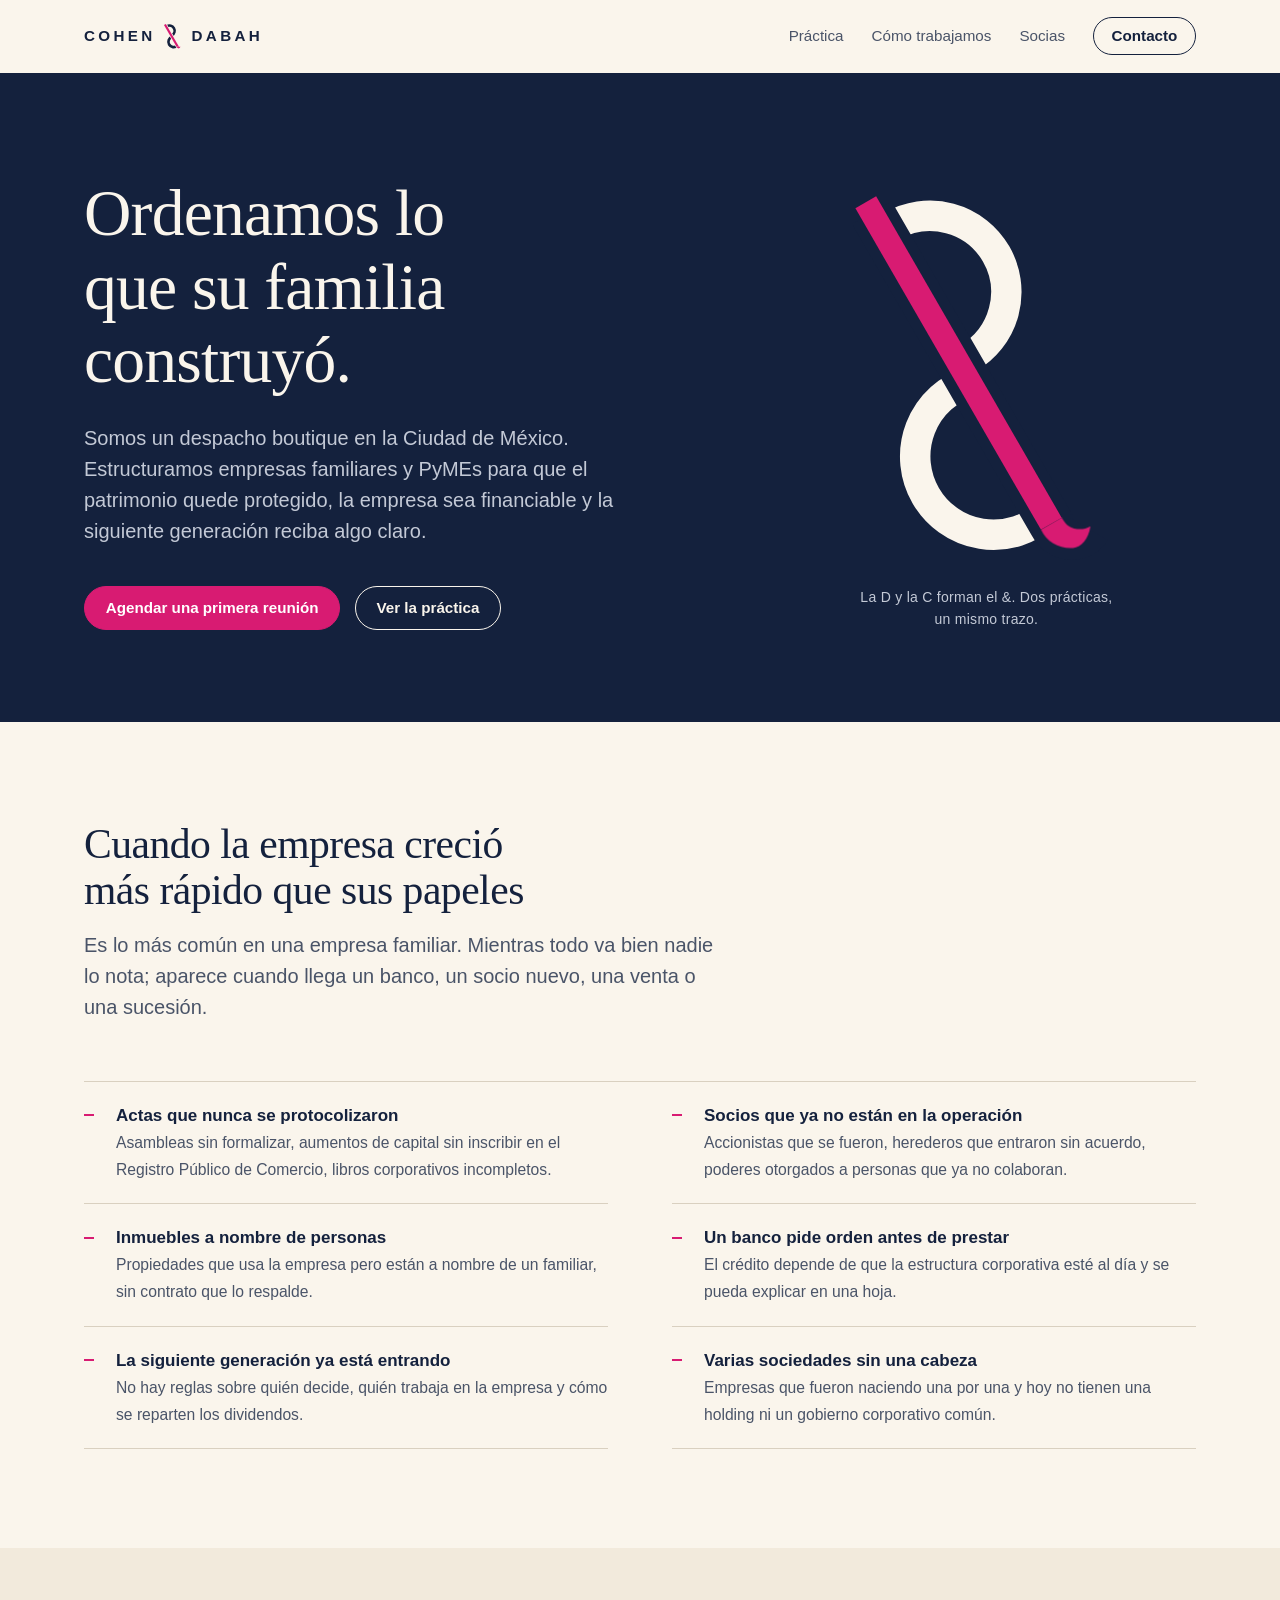
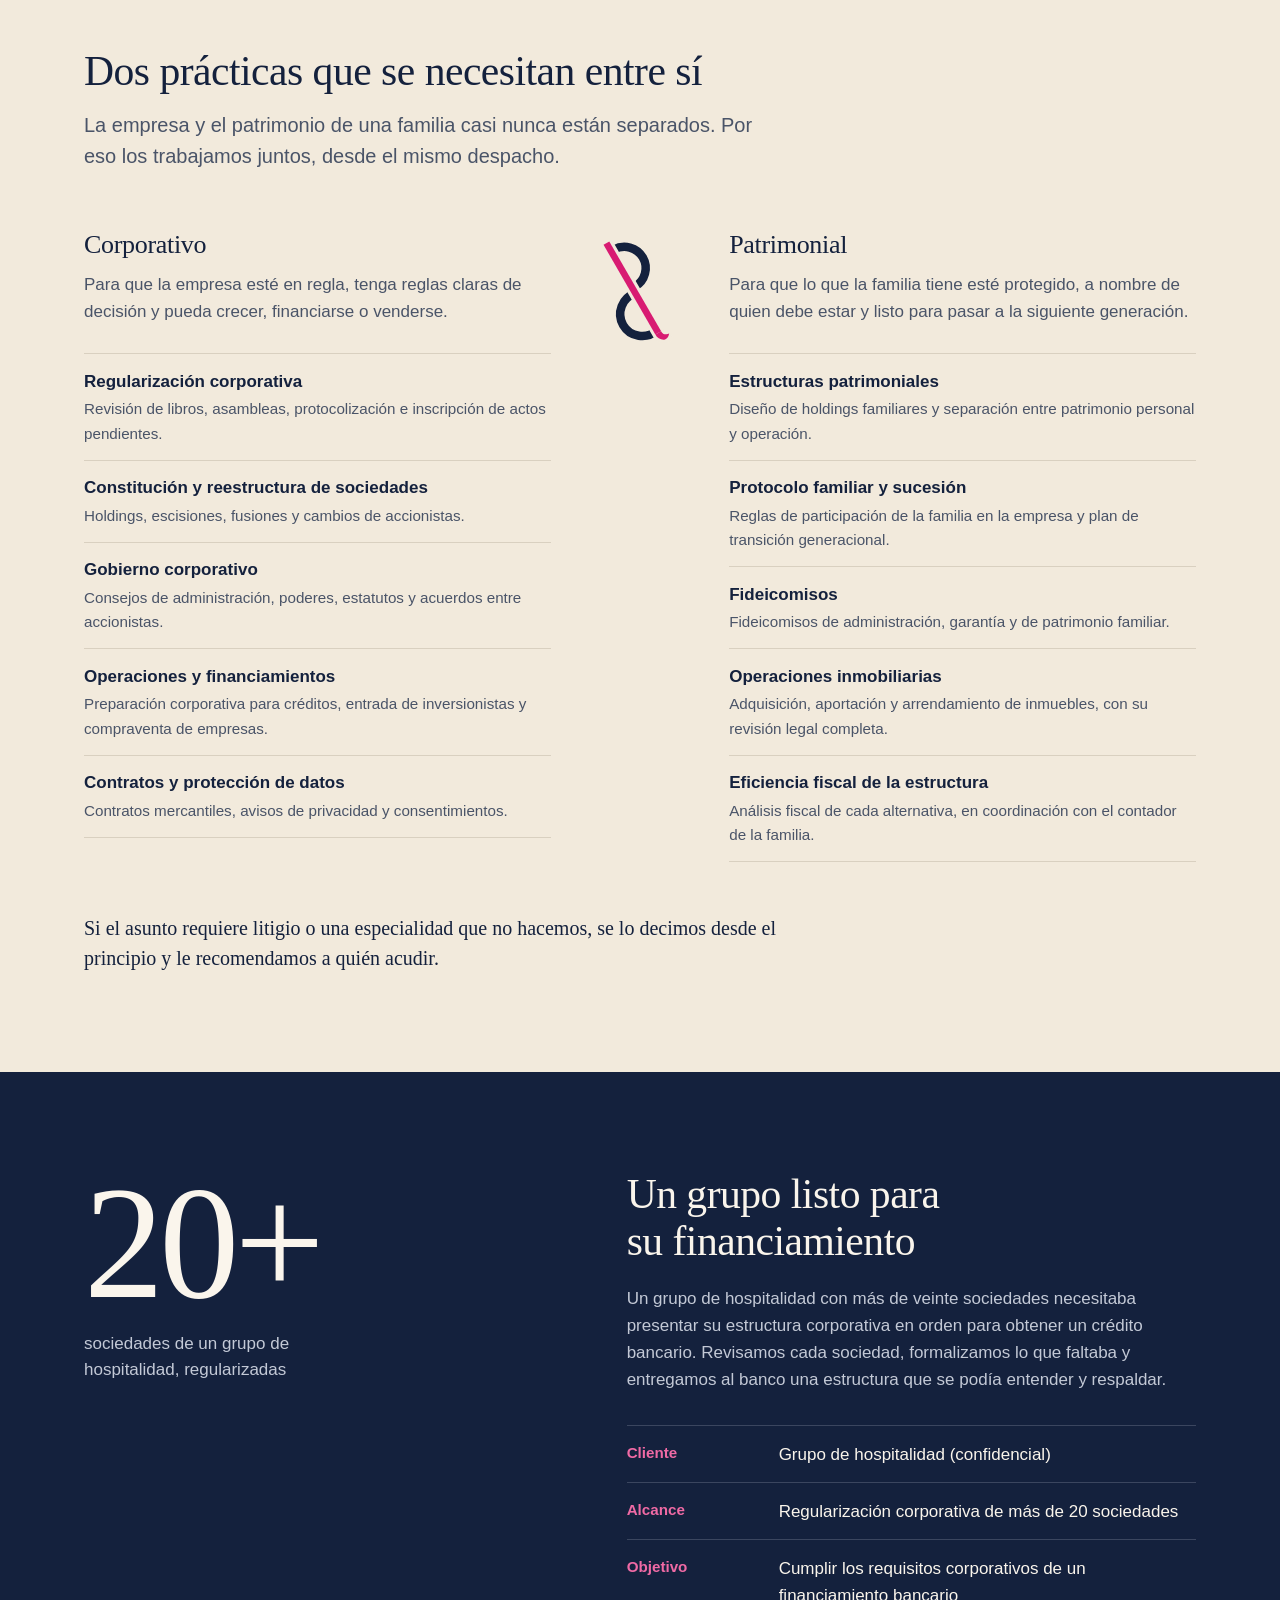
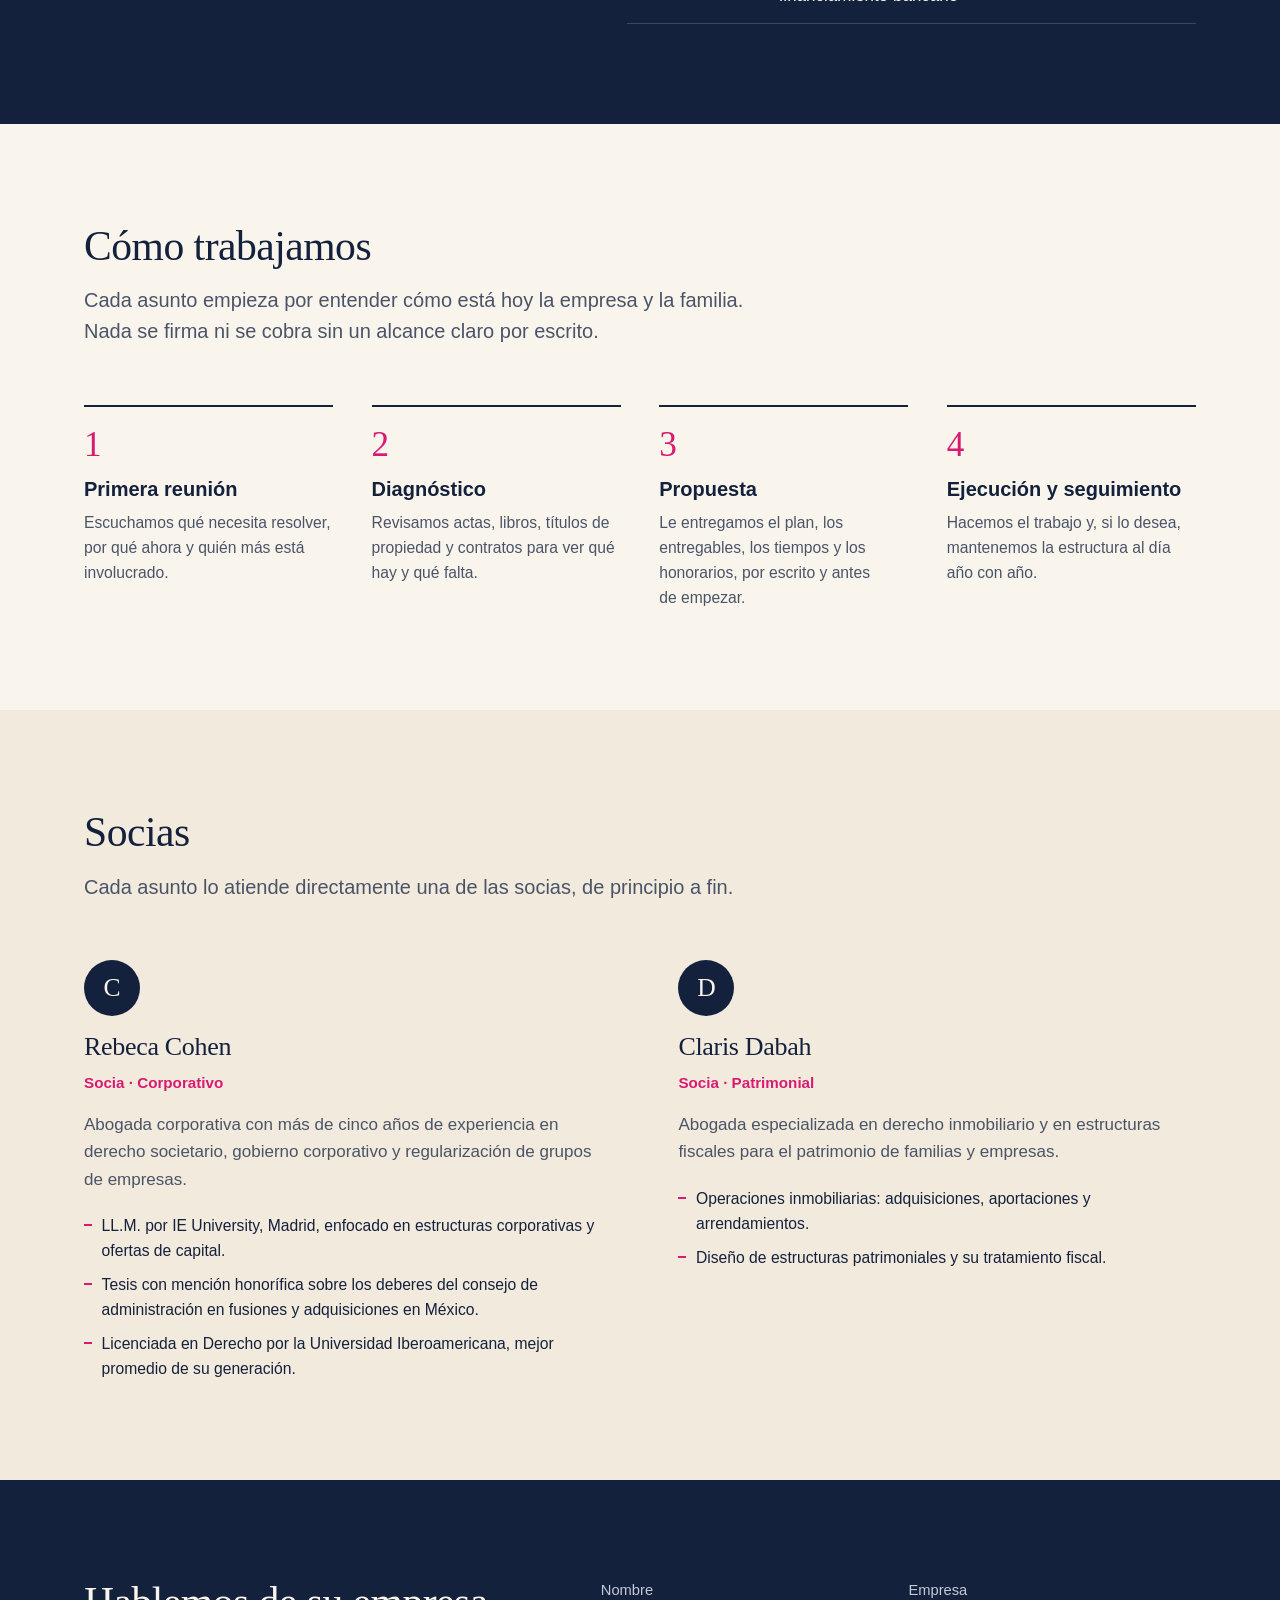
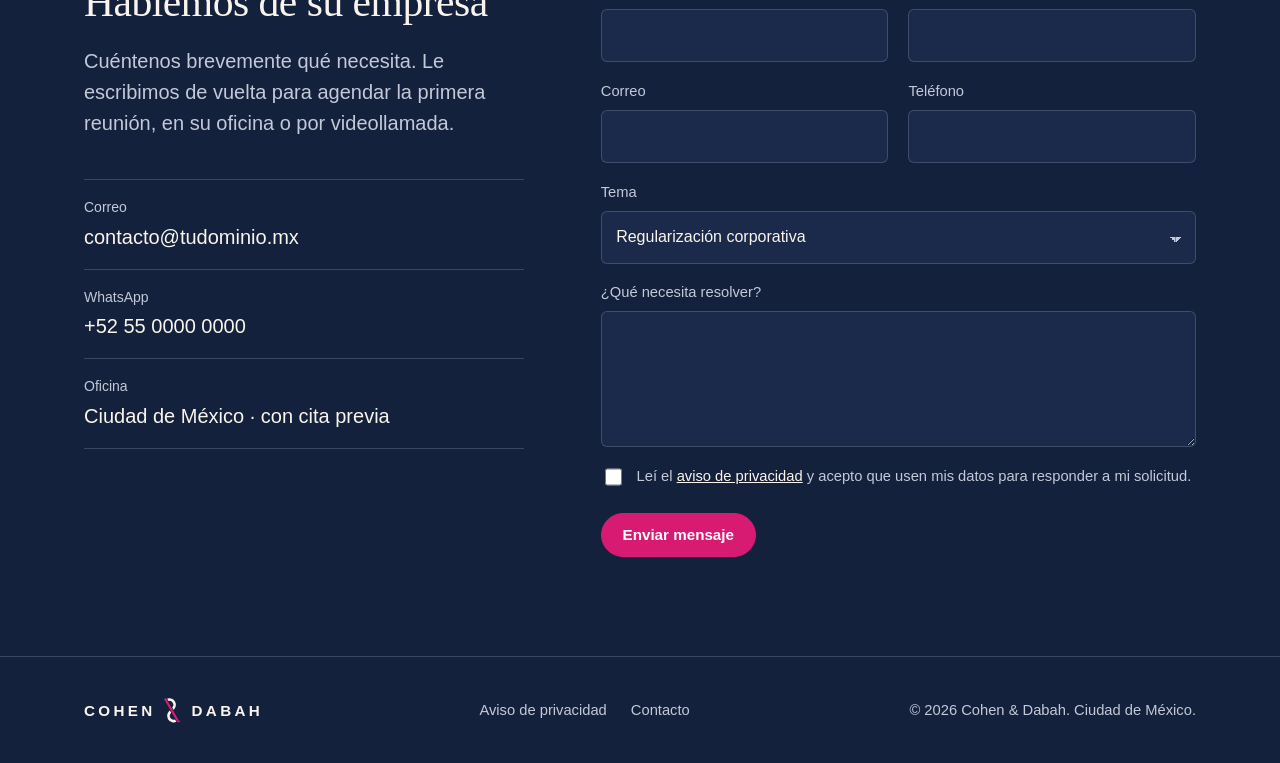
==== index.html @ 1822c253 "Add files via upload" ====
<!doctype html>
<html lang="es-MX">
<head>
<meta charset="utf-8">
<meta name="viewport" content="width=device-width, initial-scale=1, viewport-fit=cover">
<title>Cohen &amp; Dabah · Abogadas</title>
<meta name="claude:viewport-fit-sides" content="cover">
<meta name="description" content="Despacho boutique en la Ciudad de México. Estructuración patrimonial y corporativa para empresas familiares y PyMEs: regularización de sociedades, holdings, sucesión y operaciones inmobiliarias.">
<meta name="theme-color" content="#14213D">
<link rel="canonical" href="https://tudominio.mx/">
<meta property="og:type" content="website">
<meta property="og:locale" content="es_MX">
<meta property="og:site_name" content="Cohen &amp; Dabah">
<meta property="og:title" content="Cohen &amp; Dabah · Estructuración patrimonial y corporativa">
<meta property="og:description" content="Ordenamos lo que su familia construyó. Despacho boutique para empresas familiares y PyMEs en la Ciudad de México.">
<meta property="og:url" content="https://tudominio.mx/">
<meta property="og:image" content="https://tudominio.mx/og-image.png">
<meta name="twitter:card" content="summary_large_image">
<link rel="icon" href="/favicon.svg" type="image/svg+xml">
<link rel="apple-touch-icon" href="/apple-touch-icon.png">
<link rel="preload" href="/fonts/dm-sans.woff2" as="font" type="font/woff2" crossorigin>
<link rel="preload" href="/fonts/fraunces.woff2" as="font" type="font/woff2" crossorigin>
<link rel="stylesheet" href="/styles.css">
<script type="application/ld+json">
{
  "@context": "https://schema.org",
  "@type": "LegalService",
  "name": "Cohen & Dabah",
  "description": "Estructuración patrimonial y corporativa para empresas familiares y PyMEs.",
  "url": "https://tudominio.mx/",
  "email": "contacto@tudominio.mx",
  "areaServed": "MX",
  "address": { "@type": "PostalAddress", "addressLocality": "Ciudad de México", "addressCountry": "MX" }
}
</script>
</head>
<body>
<a class="skip" href="#contenido">Ir al contenido</a>

<header class="site-header" id="top">
  <div class="wrap">
    <a class="lockup" href="#top" aria-label="Cohen &amp; Dabah, inicio">
      <span>COHEN</span>
      <svg class="sym" viewBox="45 0 250 355" aria-hidden="true"><g transform="rotate(-30 150 180)"><path class="ink" stroke-width="36" d="M150 189.6 A72 72 0 1 0 150 330.4"/><path class="ink" stroke-width="36" d="M150 30 H160 A70 70 0 0 1 160 170 H150"/></g><path class="cut" stroke-width="50" d="M65 32.8 L230 318.6 C234 326 240 331 249 331 C256 331 261 328 264 323"/><path class="stroke" stroke-width="30" d="M57.5 19.8 L230 318.6"/><path class="tail" d="M217 326.1 C223 340 237 346 250 345 C259 344 265 335 267 321 C262 325 256 325 251 324 C246 323 245 318 243 311.1 Z"/></svg>
      <span>DABAH</span>
    </a>
    <nav class="nav" aria-label="Principal">
      <a href="#practica">Práctica</a>
      <a href="#como-trabajamos">Cómo trabajamos</a>
      <a href="#socias">Socias</a>
      <a class="btn" href="#contacto">Contacto</a>
    </nav>
  </div>
</header>

<main id="contenido">

  <section class="band--navy hero on-navy" aria-labelledby="hero-title">
    <div class="wrap">
      <div>
        <h1 id="hero-title">Ordenamos lo que su familia construyó.</h1>
        <p class="lede">Somos un despacho boutique en la Ciudad de México. Estructuramos empresas familiares y PyMEs para que el patrimonio quede protegido, la empresa sea financiable y la siguiente generación reciba algo claro.</p>
        <div class="actions">
          <a class="btn btn--solid" href="#contacto">Agendar una primera reunión</a>
          <a class="btn btn--ghost" href="#practica">Ver la práctica</a>
        </div>
      </div>
      <figure class="hero-mark" style="margin:0">
        <svg class="sym" viewBox="45 0 250 355" role="img" aria-label="Símbolo de Cohen &amp; Dabah: una D y una C que forman un ampersand"><g transform="rotate(-30 150 180)"><path class="ink" stroke-width="28" d="M150 189.6 A72 72 0 1 0 150 330.4"/><path class="ink" stroke-width="28" d="M150 30 H160 A70 70 0 0 1 160 170 H150"/></g><path class="cut" stroke-width="42" d="M65 32.8 L230 318.6 C234 326 240 331 249 331 C256 331 261 328 264 323"/><path class="stroke" stroke-width="22" d="M59.5 23.3 L230 318.6"/><path class="tail" d="M220.5 324.1 C226 336 238 342 250 341 C258 340 264 333 266 321 C261 324 256 324 251 323 C246 322 243 319 239.5 313.1 Z"/></svg>
        <figcaption>La D y la C forman el &amp;. Dos prácticas, un mismo trazo.</figcaption>
      </figure>
    </div>
  </section>

  <section class="band" aria-labelledby="sit-title">
    <div class="wrap">
      <div class="head">
        <h2 id="sit-title">Cuando la empresa creció más rápido que sus papeles</h2>
        <p>Es lo más común en una empresa familiar. Mientras todo va bien nadie lo nota; aparece cuando llega un banco, un socio nuevo, una venta o una sucesión.</p>
      </div>
      <ul class="situations">
        <li><div><strong>Actas que nunca se protocolizaron</strong><span>Asambleas sin formalizar, aumentos de capital sin inscribir en el Registro Público de Comercio, libros corporativos incompletos.</span></div></li>
        <li><div><strong>Socios que ya no están en la operación</strong><span>Accionistas que se fueron, herederos que entraron sin acuerdo, poderes otorgados a personas que ya no colaboran.</span></div></li>
        <li><div><strong>Inmuebles a nombre de personas</strong><span>Propiedades que usa la empresa pero están a nombre de un familiar, sin contrato que lo respalde.</span></div></li>
        <li><div><strong>Un banco pide orden antes de prestar</strong><span>El crédito depende de que la estructura corporativa esté al día y se pueda explicar en una hoja.</span></div></li>
        <li><div><strong>La siguiente generación ya está entrando</strong><span>No hay reglas sobre quién decide, quién trabaja en la empresa y cómo se reparten los dividendos.</span></div></li>
        <li><div><strong>Varias sociedades sin una cabeza</strong><span>Empresas que fueron naciendo una por una y hoy no tienen una holding ni un gobierno corporativo común.</span></div></li>
      </ul>
    </div>
  </section>

  <section class="band band--paper" id="practica" aria-labelledby="prac-title">
    <div class="wrap">
      <div class="head">
        <h2 id="prac-title">Dos prácticas que se necesitan entre sí</h2>
        <p>La empresa y el patrimonio de una familia casi nunca están separados. Por eso los trabajamos juntos, desde el mismo despacho.</p>
      </div>
      <div class="practice">
        <div class="practice-col">
          <h3>Corporativo</h3>
          <p>Para que la empresa esté en regla, tenga reglas claras de decisión y pueda crecer, financiarse o venderse.</p>
          <ul>
            <li><b>Regularización corporativa</b><span>Revisión de libros, asambleas, protocolización e inscripción de actos pendientes.</span></li>
            <li><b>Constitución y reestructura de sociedades</b><span>Holdings, escisiones, fusiones y cambios de accionistas.</span></li>
            <li><b>Gobierno corporativo</b><span>Consejos de administración, poderes, estatutos y acuerdos entre accionistas.</span></li>
            <li><b>Operaciones y financiamientos</b><span>Preparación corporativa para créditos, entrada de inversionistas y compraventa de empresas.</span></li>
            <li><b>Contratos y protección de datos</b><span>Contratos mercantiles, avisos de privacidad y consentimientos.</span></li>
          </ul>
        </div>
        <div class="practice-amp" aria-hidden="true">
          <svg class="sym" viewBox="45 0 250 355"><g transform="rotate(-30 150 180)"><path class="ink" stroke-width="28" d="M150 189.6 A72 72 0 1 0 150 330.4"/><path class="ink" stroke-width="28" d="M150 30 H160 A70 70 0 0 1 160 170 H150"/></g><path class="cut" stroke-width="42" style="stroke:var(--paper)" d="M65 32.8 L230 318.6 C234 326 240 331 249 331 C256 331 261 328 264 323"/><path class="stroke" stroke-width="22" d="M59.5 23.3 L230 318.6"/><path class="tail" d="M220.5 324.1 C226 336 238 342 250 341 C258 340 264 333 266 321 C261 324 256 324 251 323 C246 322 243 319 239.5 313.1 Z"/></svg>
        </div>
        <div class="practice-col">
          <h3>Patrimonial</h3>
          <p>Para que lo que la familia tiene esté protegido, a nombre de quien debe estar y listo para pasar a la siguiente generación.</p>
          <ul>
            <li><b>Estructuras patrimoniales</b><span>Diseño de holdings familiares y separación entre patrimonio personal y operación.</span></li>
            <li><b>Protocolo familiar y sucesión</b><span>Reglas de participación de la familia en la empresa y plan de transición generacional.</span></li>
            <li><b>Fideicomisos</b><span>Fideicomisos de administración, garantía y de patrimonio familiar.</span></li>
            <li><b>Operaciones inmobiliarias</b><span>Adquisición, aportación y arrendamiento de inmuebles, con su revisión legal completa.</span></li>
            <li><b>Eficiencia fiscal de la estructura</b><span>Análisis fiscal de cada alternativa, en coordinación con el contador de la familia.</span></li>
          </ul>
        </div>
      </div>
      <p class="practice-note">Si el asunto requiere litigio o una especialidad que no hacemos, se lo decimos desde el principio y le recomendamos a quién acudir.</p>
    </div>
  </section>

  <section class="band band--navy on-navy" aria-labelledby="case-title">
    <div class="wrap case">
      <div class="case-figure" aria-hidden="true">20+<small>sociedades de un grupo de hospitalidad, regularizadas</small></div>
      <div>
        <h2 id="case-title">Un grupo listo para su financiamiento</h2>
        <p>Un grupo de hospitalidad con más de veinte sociedades necesitaba presentar su estructura corporativa en orden para obtener un crédito bancario. Revisamos cada sociedad, formalizamos lo que faltaba y entregamos al banco una estructura que se podía entender y respaldar.</p>
        <dl>
          <div><dt>Cliente</dt><dd>Grupo de hospitalidad (confidencial)</dd></div>
          <div><dt>Alcance</dt><dd>Regularización corporativa de más de 20 sociedades</dd></div>
          <div><dt>Objetivo</dt><dd>Cumplir los requisitos corporativos de un financiamiento bancario</dd></div>
        </dl>
      </div>
    </div>
  </section>

  <section class="band" id="como-trabajamos" aria-labelledby="proc-title">
    <div class="wrap">
      <div class="head">
        <h2 id="proc-title">Cómo trabajamos</h2>
        <p>Cada asunto empieza por entender cómo está hoy la empresa y la familia. Nada se firma ni se cobra sin un alcance claro por escrito.</p>
      </div>
      <ol class="steps">
        <li><h3>Primera reunión</h3><p>Escuchamos qué necesita resolver, por qué ahora y quién más está involucrado.</p></li>
        <li><h3>Diagnóstico</h3><p>Revisamos actas, libros, títulos de propiedad y contratos para ver qué hay y qué falta.</p></li>
        <li><h3>Propuesta</h3><p>Le entregamos el plan, los entregables, los tiempos y los honorarios, por escrito y antes de empezar.</p></li>
        <li><h3>Ejecución y seguimiento</h3><p>Hacemos el trabajo y, si lo desea, mantenemos la estructura al día año con año.</p></li>
      </ol>
    </div>
  </section>

  <section class="band band--paper" id="socias" aria-labelledby="socias-title">
    <div class="wrap">
      <div class="head">
        <h2 id="socias-title">Socias</h2>
        <p>Cada asunto lo atiende directamente una de las socias, de principio a fin.</p>
      </div>
      <div class="partners">
        <article class="partner">
          <div class="partner-mono" aria-hidden="true">C</div>
          <h3>Rebeca Cohen</h3>
          <p class="role">Socia · Corporativo</p>
          <p>Abogada corporativa con más de cinco años de experiencia en derecho societario, gobierno corporativo y regularización de grupos de empresas.</p>
          <ul>
            <li>LL.M. por IE University, Madrid, enfocado en estructuras corporativas y ofertas de capital.</li>
            <li>Tesis con mención honorífica sobre los deberes del consejo de administración en fusiones y adquisiciones en México.</li>
            <li>Licenciada en Derecho por la Universidad Iberoamericana, mejor promedio de su generación.</li>
          </ul>
        </article>
        <article class="partner">
          <div class="partner-mono" aria-hidden="true">D</div>
          <h3>Claris Dabah</h3>
          <p class="role">Socia · Patrimonial</p>
          <p>Abogada especializada en derecho inmobiliario y en estructuras fiscales para el patrimonio de familias y empresas.</p>
          <ul>
            <li>Operaciones inmobiliarias: adquisiciones, aportaciones y arrendamientos.</li>
            <li>Diseño de estructuras patrimoniales y su tratamiento fiscal.</li>
          </ul>
        </article>
      </div>
    </div>
  </section>

  <section class="band band--navy on-navy" id="contacto" aria-labelledby="contact-title">
    <div class="wrap contact">
      <div>
        <h2 id="contact-title">Hablemos de su empresa</h2>
        <p class="intro">Cuéntenos brevemente qué necesita. Le escribimos de vuelta para agendar la primera reunión, en su oficina o por videollamada.</p>
        <ul class="channels">
          <li><span class="label">Correo</span><a href="mailto:contacto@tudominio.mx" data-site="email">contacto@tudominio.mx</a></li>
          <li><span class="label">WhatsApp</span><a href="https://wa.me/5215500000000" data-site="whatsapp" target="_blank" rel="noopener">+52 55 0000 0000</a></li>
          <li><span class="label">Oficina</span><span class="value">Ciudad de México · con cita previa</span></li>
        </ul>
      </div>

      <form class="form" id="contact-form" novalidate>
        <div class="field"><label for="f-name">Nombre</label><input id="f-name" name="nombre" autocomplete="name" required></div>
        <div class="field"><label for="f-company">Empresa</label><input id="f-company" name="empresa" autocomplete="organization"></div>
        <div class="field"><label for="f-email">Correo</label><input id="f-email" name="correo" type="email" autocomplete="email" required></div>
        <div class="field"><label for="f-phone">Teléfono</label><input id="f-phone" name="telefono" type="tel" autocomplete="tel" inputmode="tel"></div>
        <div class="field field--full">
          <label for="f-topic">Tema</label>
          <select id="f-topic" name="tema">
            <option>Regularización corporativa</option>
            <option>Holding o estructura patrimonial</option>
            <option>Protocolo familiar o sucesión</option>
            <option>Operación inmobiliaria</option>
            <option>Financiamiento, inversión o venta</option>
            <option>Otro</option>
          </select>
        </div>
        <div class="field field--full"><label for="f-msg">¿Qué necesita resolver?</label><textarea id="f-msg" name="mensaje" required></textarea></div>
        <div class="hp" aria-hidden="true"><label for="f-web">No llenar</label><input id="f-web" name="sitio_web" tabindex="-1" autocomplete="off"></div>
        <label class="consent" for="f-consent"><input id="f-consent" name="consentimiento" type="checkbox" required><span>Leí el <a href="/aviso-de-privacidad">aviso de privacidad</a> y acepto que usen mis datos para responder a mi solicitud.</span></label>
        <div class="form-foot">
          <button class="btn btn--solid" type="submit">Enviar mensaje</button>
          <p class="form-status" id="form-status" role="status" aria-live="polite"></p>
        </div>
      </form>
    </div>
  </section>

</main>

<footer class="site-footer on-navy">
  <div class="wrap">
    <a class="lockup" href="#top" aria-label="Cohen &amp; Dabah, volver arriba">
      <span>COHEN</span>
      <svg class="sym" viewBox="45 0 250 355" aria-hidden="true"><g transform="rotate(-30 150 180)"><path class="ink" stroke-width="36" d="M150 189.6 A72 72 0 1 0 150 330.4"/><path class="ink" stroke-width="36" d="M150 30 H160 A70 70 0 0 1 160 170 H150"/></g><path class="cut" stroke-width="50" d="M65 32.8 L230 318.6 C234 326 240 331 249 331 C256 331 261 328 264 323"/><path class="stroke" stroke-width="30" d="M57.5 19.8 L230 318.6"/><path class="tail" d="M217 326.1 C223 340 237 346 250 345 C259 344 265 335 267 321 C262 325 256 325 251 324 C246 323 245 318 243 311.1 Z"/></svg>
      <span>DABAH</span>
    </a>
    <nav aria-label="Pie de página">
      <a href="/aviso-de-privacidad">Aviso de privacidad</a>
      <a href="#contacto">Contacto</a>
    </nav>
    <p>© <span id="year">2026</span> Cohen &amp; Dabah. Ciudad de México.</p>
  </div>
</footer>

<script src="/script.js" defer></script>
</body>
</html>
---- styles.css ----
/* Cohen & Dabah — sitio v1
   Layout: navy bands carry the brand (hero, experiencia, contacto); ivory bands carry the reading.
   Single-theme by choice: the brand palette is fixed, every color is set explicitly. */

@font-face {
  font-family: "DM Sans";
  src: url("/fonts/dm-sans.woff2") format("woff2");
  font-weight: 100 1000;
  font-style: normal;
  font-display: swap;
}
@font-face {
  font-family: "Fraunces";
  src: url("/fonts/fraunces.woff2") format("woff2");
  font-weight: 100 900;
  font-style: normal;
  font-display: swap;
}

:root {
  --navy: #14213D;
  --navy-2: #1B2A4A;
  --rosa: #D81B72;
  --rosa-on-navy: #F06AA5;
  --ivory: #FAF5EC;
  --paper: #F2EADC;
  --slate: #4A5468;
  --line: #D9D0C0;
  --mist: #C3C9D6;
  --line-on-navy: rgba(195, 201, 214, 0.22);

  --sans: "DM Sans", "Helvetica Neue", Arial, sans-serif;
  --serif: "Fraunces", Georgia, "Times New Roman", serif;

  --step--1: 0.875rem;
  --step-0: 1.0625rem;
  --step-1: 1.25rem;
  --step-2: 1.625rem;
  --step-3: clamp(1.9rem, 1.4rem + 1.8vw, 2.6rem);
  --step-4: clamp(2.4rem, 1.6rem + 3.4vw, 4.1rem);

  --wrap: 72rem;
  --gutter-l: max(20px, env(safe-area-inset-left, 0px));
  --gutter-r: max(20px, env(safe-area-inset-right, 0px));

  color-scheme: light;
}

* { box-sizing: border-box; }
html { scroll-behavior: smooth; -webkit-text-size-adjust: 100%; }
body {
  margin: 0;
  background: var(--ivory);
  color: var(--navy);
  font-family: var(--sans);
  font-size: var(--step-0);
  line-height: 1.6;
  -webkit-font-smoothing: antialiased;
}
img, svg { max-width: 100%; }
a { color: inherit; }
:focus-visible { outline: 2px solid var(--rosa); outline-offset: 3px; border-radius: 2px; }
::selection { background: var(--rosa); color: var(--ivory); }

h1, h2, h3 {
  font-family: var(--serif);
  font-weight: 450;
  font-variation-settings: "SOFT" 30, "WONK" 0;
  line-height: 1.12;
  letter-spacing: -0.012em;
  text-wrap: balance;
  margin: 0;
}
p { margin: 0; text-wrap: pretty; }

.wrap {
  max-width: var(--wrap);
  margin-inline: auto;
  padding-left: var(--gutter-l);
  padding-right: var(--gutter-r);
}
.band { padding-block: clamp(4rem, 3rem + 4vw, 7rem); }
.band--navy { background: var(--navy); color: var(--ivory); }
.band--paper { background: var(--paper); }

.skip {
  position: absolute; left: -9999px; top: 0;
  background: var(--navy); color: var(--ivory); padding: 0.6rem 1rem; z-index: 50;
}
.skip:focus { left: 1rem; top: 1rem; }

/* ---------- Symbol ---------- */
.sym { display: block; overflow: visible; }
.sym .ink { fill: none; stroke: var(--sym-ink, var(--navy)); }
.sym .cut { fill: none; stroke: var(--sym-cut, var(--ivory)); stroke-linecap: butt; stroke-linejoin: round; }
.sym .stroke { fill: none; stroke: var(--rosa); stroke-linecap: butt; }
.sym .tail { fill: var(--rosa); }
.on-navy { --sym-ink: var(--ivory); --sym-cut: var(--navy); }

/* ---------- Header ---------- */
body::before {
  content: ""; position: fixed; inset: 0 0 auto;
  height: env(safe-area-inset-top, 0px); z-index: 30; background: var(--ivory);
}
.site-header {
  position: sticky; top: env(safe-area-inset-top, 0px); z-index: 20;
  background: rgba(250, 245, 236, 0.94);
  backdrop-filter: saturate(140%) blur(8px);
  border-bottom: 1px solid transparent;
  transition: border-color 0.2s;
}
.site-header.is-scrolled { border-bottom-color: var(--line); }
.site-header .wrap {
  display: flex; align-items: center; justify-content: space-between; gap: 1.5rem;
  min-height: 4.5rem;
}
.lockup {
  display: inline-flex; align-items: center; gap: 0.55rem;
  text-decoration: none; color: var(--navy);
  font-weight: 700; font-size: 0.95rem; letter-spacing: 0.22em; line-height: 1;
}
.lockup .sym { width: 1.15rem; height: auto; }
.lockup span:last-child { margin-right: -0.22em; }
.nav { display: flex; align-items: center; gap: 1.75rem; font-size: 0.95rem; }
.nav a { text-decoration: none; color: var(--slate); }
.nav a:hover { color: var(--navy); }
.btn {
  display: inline-flex; align-items: center; justify-content: center; gap: 0.5rem;
  font: 600 0.95rem/1 var(--sans);
  padding: 0.85rem 1.3rem; border-radius: 999px;
  border: 1.5px solid currentColor; text-decoration: none; cursor: pointer;
  background: transparent; color: inherit;
  transition: background 0.15s, color 0.15s, border-color 0.15s;
}
.btn--solid { background: var(--rosa); border-color: var(--rosa); color: #fff; }
.btn--solid:hover { background: #B8145F; border-color: #B8145F; }
.btn--ghost:hover { background: var(--ivory); color: var(--navy); border-color: var(--ivory); }
.nav .btn { color: var(--navy); padding: 0.65rem 1.1rem; }
.nav .btn:hover { background: var(--navy); color: var(--ivory); border-color: var(--navy); }

@media (max-width: 760px) {
  .nav a:not(.btn) { display: none; }
  .lockup { font-size: 0.82rem; letter-spacing: 0.18em; }
}

/* ---------- Hero ---------- */
.hero { padding-block: clamp(3.5rem, 2.5rem + 5vw, 7.5rem) clamp(3.5rem, 2.5rem + 4vw, 6.5rem); }
.hero .wrap {
  display: grid; grid-template-columns: minmax(0, 1.5fr) minmax(0, 1fr);
  align-items: center; gap: clamp(2rem, 5vw, 5rem);
}
.hero h1 { font-size: var(--step-4); font-weight: 400; max-width: 14ch; }
.hero .lede { margin-top: 1.6rem; max-width: 36rem; font-size: var(--step-1); line-height: 1.55; color: var(--mist); }
.hero .actions { margin-top: 2.4rem; display: flex; flex-wrap: wrap; gap: 0.9rem; }
.hero-mark { justify-self: center; width: min(100%, 17rem); }
.hero-mark .sym { width: 100%; height: auto; }
.hero-mark figcaption {
  margin-top: 1.4rem; text-align: center;
  font-size: var(--step--1); color: var(--mist); letter-spacing: 0.02em;
}

@media (prefers-reduced-motion: no-preference) {
  .hero-mark .stroke { stroke-dasharray: 342; stroke-dashoffset: 342; animation: draw 1.1s cubic-bezier(.6,.05,.25,1) 0.25s forwards; }
  .hero-mark .tail { opacity: 0; animation: appear 0.35s ease-out 1.2s forwards; }
}
@keyframes draw { to { stroke-dashoffset: 0; } }
@keyframes appear { to { opacity: 1; } }

@media (max-width: 820px) {
  .hero .wrap { grid-template-columns: 1fr; }
  .hero-mark { order: -1; justify-self: start; width: 6.5rem; }
  .hero-mark figcaption { display: none; }
}

/* ---------- Section heads ---------- */
.head { display: grid; gap: 1rem; max-width: 42rem; margin-bottom: clamp(2.5rem, 2rem + 2vw, 3.75rem); }
.head h2 { font-size: var(--step-3); }
.head p { color: var(--slate); font-size: var(--step-1); line-height: 1.55; }
.band--navy .head p { color: var(--mist); }

/* ---------- Situations ---------- */
.situations {
  list-style: none; margin: 0; padding: 0;
  display: grid; grid-template-columns: repeat(2, minmax(0, 1fr));
  column-gap: clamp(2rem, 5vw, 4.5rem);
  border-top: 1px solid var(--line);
}
.situations li {
  display: grid; grid-template-columns: 1.1rem minmax(0, 1fr); gap: 0.9rem;
  padding-block: 1.25rem; border-bottom: 1px solid var(--line);
}
.situations li::before {
  content: ""; width: 0.6rem; height: 2px; background: var(--rosa); margin-top: 0.8rem;
}
.situations strong { display: block; font-weight: 600; }
.situations span { color: var(--slate); font-size: 0.98rem; }
@media (max-width: 720px) { .situations { grid-template-columns: 1fr; } }

/* ---------- Practice ---------- */
.practice {
  display: grid; grid-template-columns: minmax(0, 1fr) auto minmax(0, 1fr);
  gap: clamp(1.5rem, 4vw, 4rem); align-items: start;
}
.practice-col h3 { font-size: var(--step-2); }
.practice-col > p { margin-top: 0.75rem; color: var(--slate); }
.practice-col ul { list-style: none; margin: 1.75rem 0 0; padding: 0; border-top: 1px solid var(--line); }
.practice-col li { padding-block: 0.85rem; border-bottom: 1px solid var(--line); }
.practice-col li b { display: block; font-weight: 600; }
.practice-col li span { display: block; color: var(--slate); font-size: 0.95rem; margin-top: 0.15rem; }
.practice-amp { width: 4.75rem; padding-top: 0.4rem; }
.practice-amp .sym { width: 100%; height: auto; }
.practice-note {
  margin-top: clamp(2.5rem, 4vw, 3.5rem); max-width: 44rem;
  font-family: var(--serif); font-size: var(--step-1); line-height: 1.5;
}
@media (max-width: 820px) {
  .practice { grid-template-columns: 1fr; }
  .practice-amp { width: 3rem; padding-top: 0; }
}

/* ---------- Experience ---------- */
.case {
  display: grid; grid-template-columns: minmax(0, 0.9fr) minmax(0, 1.1fr);
  gap: clamp(2rem, 6vw, 6rem); align-items: start;
}
.case-figure { font-family: var(--serif); font-weight: 400; font-size: clamp(5rem, 3rem + 9vw, 10rem); line-height: 0.9; letter-spacing: -0.03em; }
.case-figure small { display: block; font-family: var(--sans); font-size: var(--step-0); letter-spacing: 0; color: var(--mist); margin-top: 1rem; line-height: 1.5; max-width: 18rem; }
.case h2 { font-size: var(--step-3); }
.case p { margin-top: 1.25rem; color: var(--mist); max-width: 38rem; }
.case dl { margin: 2rem 0 0; display: grid; gap: 0; border-top: 1px solid var(--line-on-navy); }
.case dl div { display: grid; grid-template-columns: 8.5rem minmax(0, 1fr); gap: 1rem; padding-block: 0.9rem; border-bottom: 1px solid var(--line-on-navy); }
.case dt { color: var(--rosa-on-navy); font-weight: 600; font-size: 0.95rem; }
.case dd { margin: 0; color: var(--ivory); }
@media (max-width: 820px) {
  .case { grid-template-columns: 1fr; }
  .case dl div { grid-template-columns: 1fr; gap: 0.2rem; }
}

/* ---------- Process ---------- */
.steps {
  list-style: none; margin: 0; padding: 0; counter-reset: step;
  display: grid; grid-template-columns: repeat(4, minmax(0, 1fr)); gap: clamp(1.25rem, 3vw, 2.5rem);
}
.steps li { counter-increment: step; border-top: 2px solid var(--navy); padding-top: 1.25rem; }
.steps li::before {
  content: counter(step); display: block;
  font-family: var(--serif); font-size: 2.2rem; line-height: 1; color: var(--rosa); margin-bottom: 1rem;
  font-variant-numeric: lining-nums;
}
.steps h3 { font-size: var(--step-1); font-family: var(--sans); font-weight: 650; letter-spacing: 0; }
.steps p { margin-top: 0.6rem; color: var(--slate); font-size: 0.98rem; }
@media (max-width: 900px) { .steps { grid-template-columns: repeat(2, minmax(0, 1fr)); row-gap: 2.5rem; } }
@media (max-width: 520px) { .steps { grid-template-columns: 1fr; } }

/* ---------- Partners ---------- */
.partners { display: grid; grid-template-columns: repeat(2, minmax(0, 1fr)); gap: clamp(2rem, 6vw, 5.5rem); }
.partner { display: grid; gap: 1rem; align-content: start; }
.partner-mono {
  width: 3.5rem; height: 3.5rem; border-radius: 50%;
  display: grid; place-items: center;
  background: var(--navy); color: var(--ivory);
  font-family: var(--serif); font-size: 1.6rem; line-height: 1;
}
.partner h3 { font-size: var(--step-2); }
.partner .role { color: var(--rosa); font-weight: 600; font-size: 0.95rem; margin-top: -0.4rem; }
.partner p { color: var(--slate); }
.partner ul { margin: 0.25rem 0 0; padding: 0; list-style: none; display: grid; gap: 0.55rem; }
.partner li { padding-left: 1.1rem; position: relative; font-size: 0.98rem; }
.partner li::before { content: ""; position: absolute; left: 0; top: 0.75em; width: 0.5rem; height: 2px; background: var(--rosa); }
@media (max-width: 760px) { .partners { grid-template-columns: 1fr; } }

/* ---------- Contact ---------- */
.contact { display: grid; grid-template-columns: minmax(0, 0.85fr) minmax(0, 1.15fr); gap: clamp(2.5rem, 6vw, 6rem); align-items: start; }
.contact h2 { font-size: var(--step-3); }
.contact .intro { margin-top: 1.25rem; color: var(--mist); font-size: var(--step-1); line-height: 1.55; }
.channels { margin: 2.5rem 0 0; padding: 0; list-style: none; border-top: 1px solid var(--line-on-navy); }
.channels li { padding-block: 1rem; border-bottom: 1px solid var(--line-on-navy); display: grid; gap: 0.15rem; }
.channels .label { font-size: var(--step--1); color: var(--mist); }
.channels a, .channels .value { color: var(--ivory); font-size: var(--step-1); text-decoration: none; overflow-wrap: anywhere; user-select: all; }
.channels a:hover { color: var(--rosa-on-navy); }

.form { display: grid; grid-template-columns: repeat(2, minmax(0, 1fr)); gap: 1.1rem 1.25rem; }
.field { display: grid; gap: 0.4rem; min-width: 0; }
.field--full { grid-column: 1 / -1; }
.field label { font-size: 0.92rem; color: var(--mist); }
.field input, .field select, .field textarea {
  width: 100%; font: inherit; font-size: 1rem; color: var(--ivory);
  background: var(--navy-2); border: 1px solid var(--line-on-navy); border-radius: 6px;
  padding: 0.8rem 0.9rem;
}
.field select { appearance: none; background-image: linear-gradient(45deg, transparent 50%, var(--mist) 50%), linear-gradient(135deg, var(--mist) 50%, transparent 50%); background-position: calc(100% - 1.2rem) 55%, calc(100% - 0.85rem) 55%; background-size: 0.35rem 0.35rem; background-repeat: no-repeat; padding-right: 2.2rem; }
.field select option { color: var(--navy); background: var(--ivory); }
.field textarea { min-height: 8.5rem; resize: vertical; }
.field input:focus, .field select:focus, .field textarea:focus { outline: none; border-color: var(--rosa-on-navy); box-shadow: 0 0 0 3px rgba(240, 106, 165, 0.25); }
.field input[aria-invalid="true"], .field textarea[aria-invalid="true"] { border-color: var(--rosa-on-navy); }
.consent { grid-column: 1 / -1; display: grid; grid-template-columns: auto minmax(0, 1fr); gap: 0.7rem; align-items: start; font-size: 0.92rem; color: var(--mist); }
.consent input { width: 1.1rem; height: 1.1rem; margin-top: 0.2rem; accent-color: var(--rosa); }
.consent a { color: var(--ivory); }
.form-foot { grid-column: 1 / -1; display: flex; flex-wrap: wrap; align-items: center; gap: 1rem 1.5rem; margin-top: 0.4rem; }
.form-status { font-size: 0.95rem; color: var(--mist); min-height: 1.5em; }
.form-status.is-error { color: var(--rosa-on-navy); }
.hp { position: absolute; left: -9999px; width: 1px; height: 1px; overflow: hidden; }
@media (max-width: 860px) { .contact { grid-template-columns: 1fr; } }
@media (max-width: 520px) { .form { grid-template-columns: 1fr; } }

/* ---------- Footer ---------- */
.site-footer { background: var(--navy); color: var(--mist); border-top: 1px solid var(--line-on-navy); padding-block: 2.5rem calc(2.5rem + env(safe-area-inset-bottom, 0px)); font-size: 0.92rem; }
.site-footer .wrap { display: flex; flex-wrap: wrap; justify-content: space-between; align-items: center; gap: 1.25rem 2rem; }
.site-footer .lockup { color: var(--ivory); }
.site-footer nav { display: flex; flex-wrap: wrap; gap: 0.5rem 1.5rem; }
.site-footer a { color: var(--mist); text-decoration: none; }
.site-footer a:hover { color: var(--ivory); }

/* ---------- Legal page ---------- */
.legal { padding-block: clamp(3rem, 2rem + 4vw, 5.5rem); }
.legal .wrap { max-width: 46rem; }
.legal h1 { font-size: var(--step-3); }
.legal .updated { margin-top: 0.75rem; color: var(--slate); font-size: var(--step--1); }
.legal h2 { font-size: var(--step-1); font-family: var(--sans); font-weight: 650; letter-spacing: 0; margin-top: 2.5rem; }
.legal p, .legal ul { margin-top: 0.9rem; color: var(--navy); }
.legal ul { padding-left: 1.2rem; }
.legal li + li { margin-top: 0.35rem; }
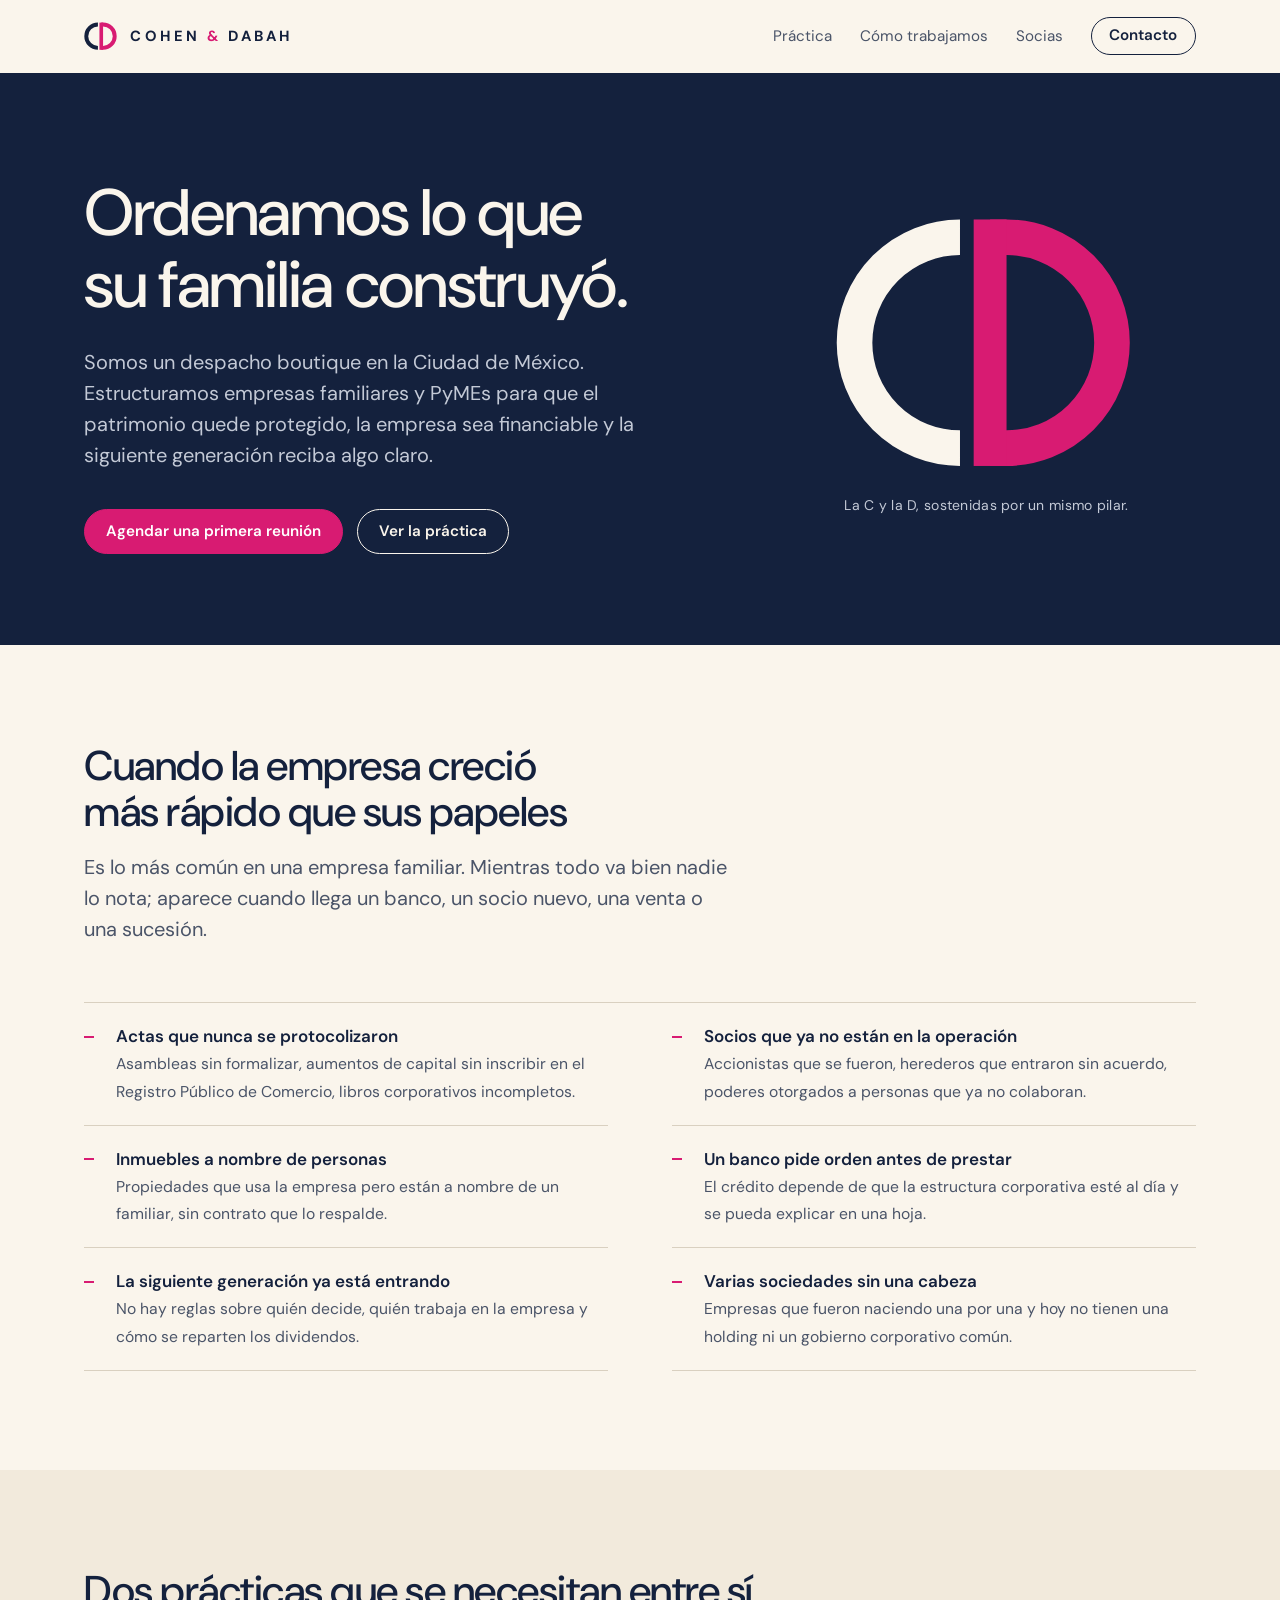
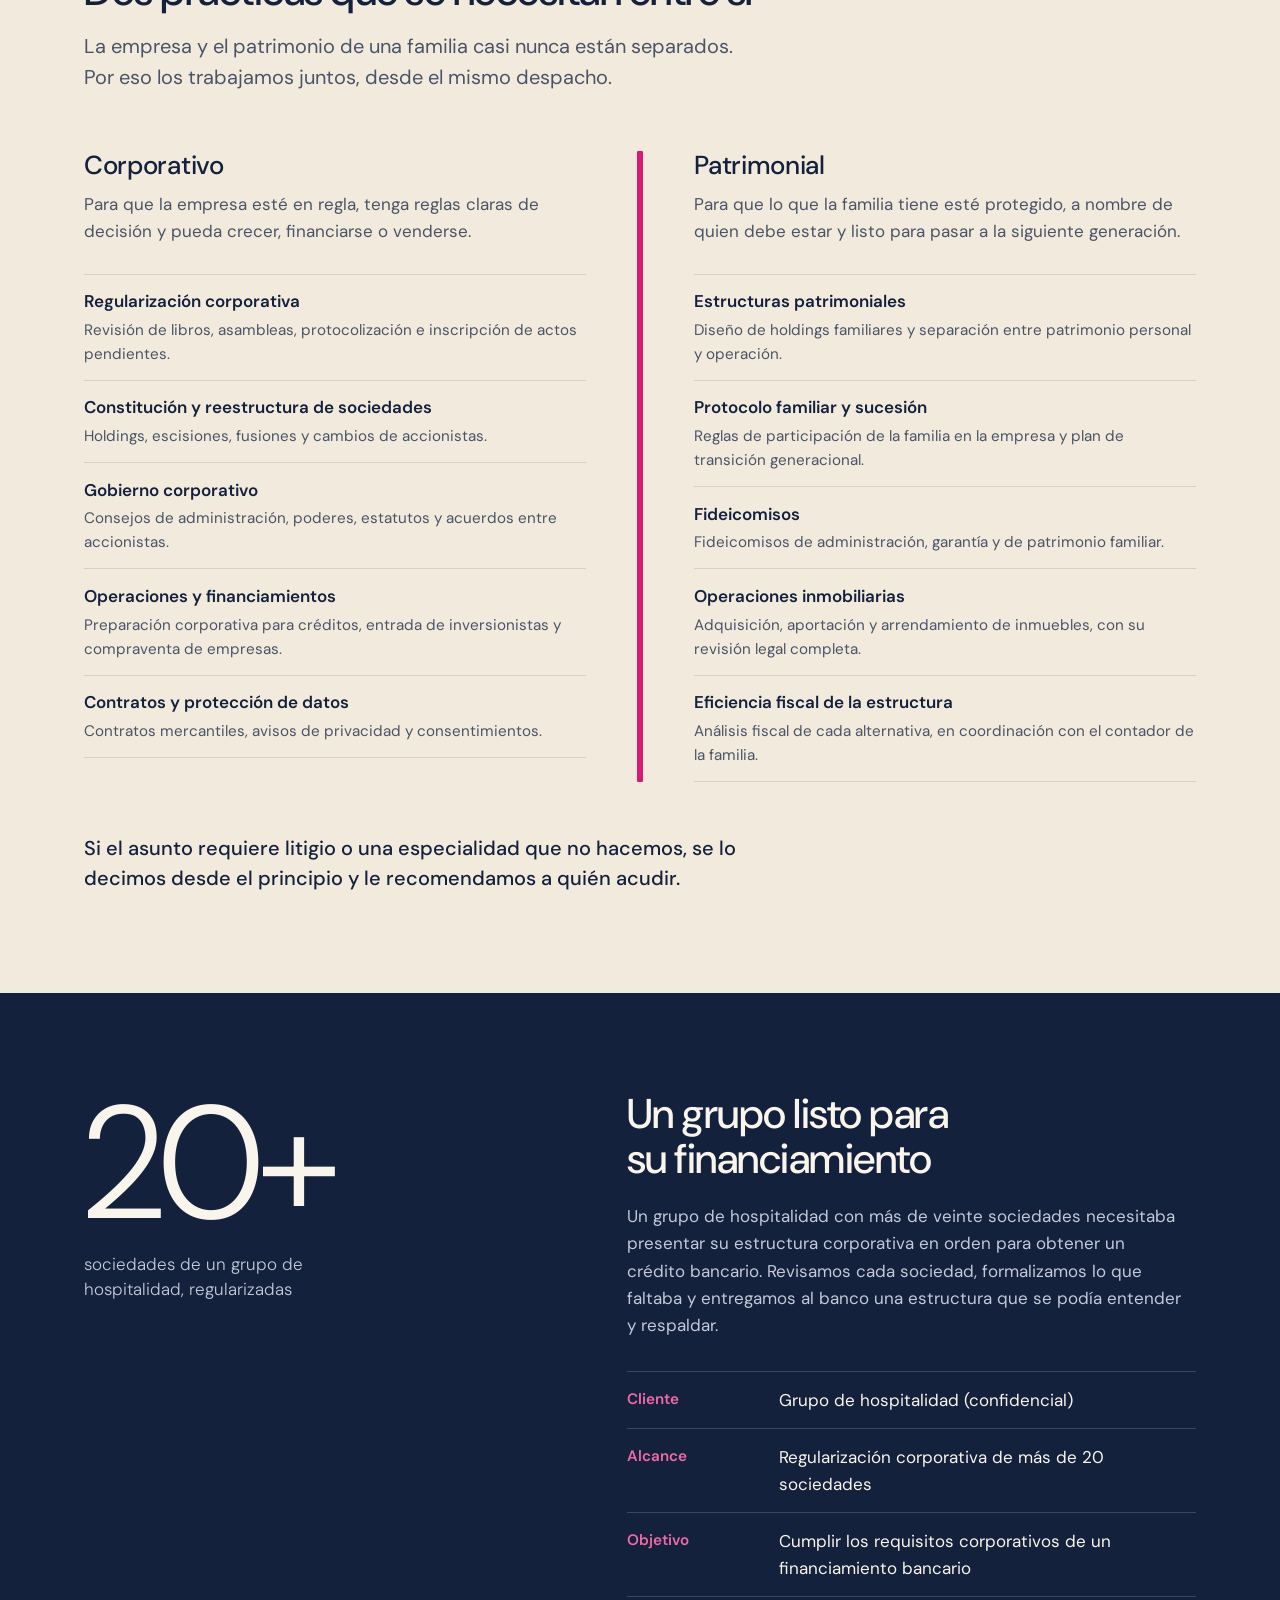
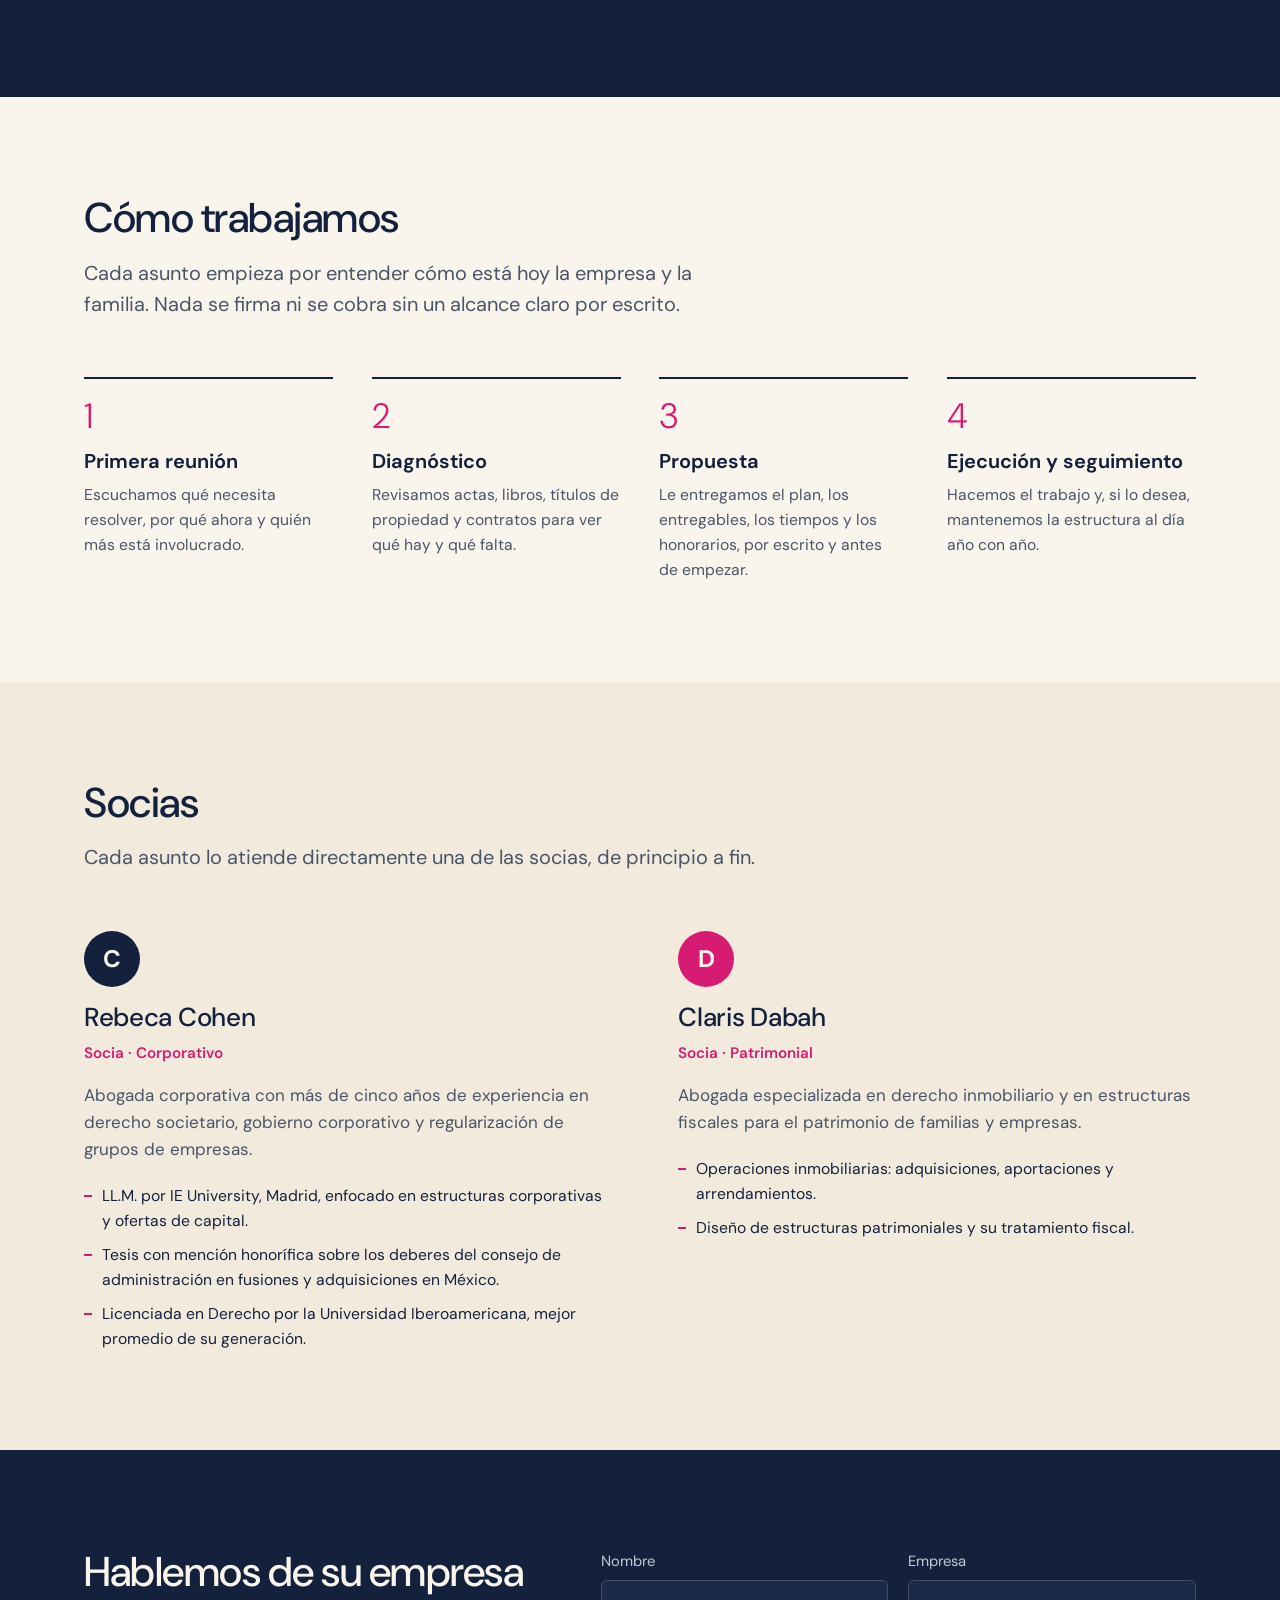
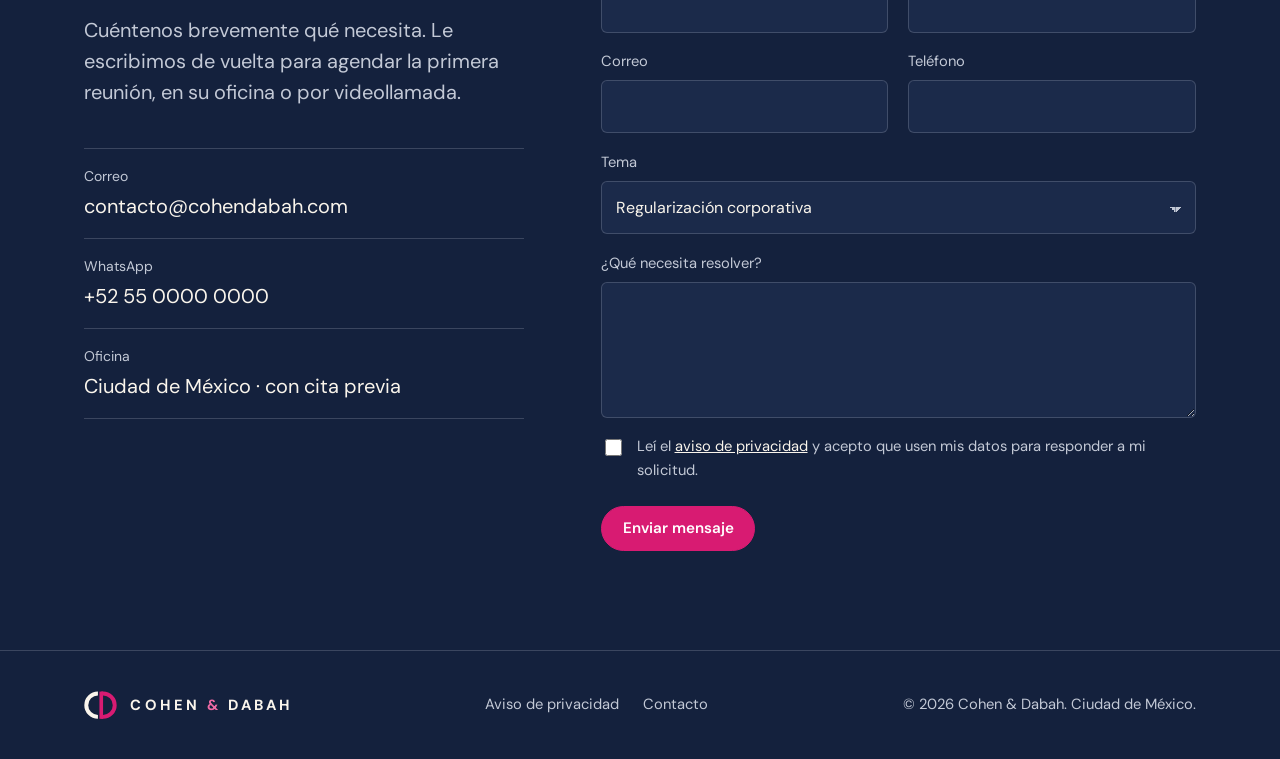
==== commit 024f5021: "Nuevo logo C | D con pilar y fuentes en /fonts - Reemplaza el ampersand por el símbolo final 9b (C |" ====
--- a/index.html
+++ b/index.html
@@ -7,19 +7,18 @@
 <meta name="claude:viewport-fit-sides" content="cover">
 <meta name="description" content="Despacho boutique en la Ciudad de México. Estructuración patrimonial y corporativa para empresas familiares y PyMEs: regularización de sociedades, holdings, sucesión y operaciones inmobiliarias.">
 <meta name="theme-color" content="#14213D">
-<link rel="canonical" href="https://tudominio.mx/">
+<link rel="canonical" href="https://cohendabah.com/">
 <meta property="og:type" content="website">
 <meta property="og:locale" content="es_MX">
 <meta property="og:site_name" content="Cohen &amp; Dabah">
 <meta property="og:title" content="Cohen &amp; Dabah · Estructuración patrimonial y corporativa">
 <meta property="og:description" content="Ordenamos lo que su familia construyó. Despacho boutique para empresas familiares y PyMEs en la Ciudad de México.">
-<meta property="og:url" content="https://tudominio.mx/">
-<meta property="og:image" content="https://tudominio.mx/og-image.png">
+<meta property="og:url" content="https://cohendabah.com/">
+<meta property="og:image" content="https://cohendabah.com/og-image.png">
 <meta name="twitter:card" content="summary_large_image">
 <link rel="icon" href="/favicon.svg" type="image/svg+xml">
 <link rel="apple-touch-icon" href="/apple-touch-icon.png">
 <link rel="preload" href="/fonts/dm-sans.woff2" as="font" type="font/woff2" crossorigin>
-<link rel="preload" href="/fonts/fraunces.woff2" as="font" type="font/woff2" crossorigin>
 <link rel="stylesheet" href="/styles.css">
 <script type="application/ld+json">
 {
@@ -27,8 +26,8 @@
   "@type": "LegalService",
   "name": "Cohen & Dabah",
   "description": "Estructuración patrimonial y corporativa para empresas familiares y PyMEs.",
-  "url": "https://tudominio.mx/",
-  "email": "contacto@tudominio.mx",
+  "url": "https://cohendabah.com/",
+  "email": "contacto@cohendabah.com",
   "areaServed": "MX",
   "address": { "@type": "PostalAddress", "addressLocality": "Ciudad de México", "addressCountry": "MX" }
 }
@@ -40,9 +39,7 @@
 <header class="site-header" id="top">
   <div class="wrap">
     <a class="lockup" href="#top" aria-label="Cohen &amp; Dabah, inicio">
-      <span>COHEN</span>
-      <svg class="sym" viewBox="45 0 250 355" aria-hidden="true"><g transform="rotate(-30 150 180)"><path class="ink" stroke-width="36" d="M150 189.6 A72 72 0 1 0 150 330.4"/><path class="ink" stroke-width="36" d="M150 30 H160 A70 70 0 0 1 160 170 H150"/></g><path class="cut" stroke-width="50" d="M65 32.8 L230 318.6 C234 326 240 331 249 331 C256 331 261 328 264 323"/><path class="stroke" stroke-width="30" d="M57.5 19.8 L230 318.6"/><path class="tail" d="M217 326.1 C223 340 237 346 250 345 C259 344 265 335 267 321 C262 325 256 325 251 324 C246 323 245 318 243 311.1 Z"/></svg>
-      <span>DABAH</span>
+      <svg class="sym" viewBox="6 56 222 188" aria-hidden="true"><path class="d" d="M120 73 H132 A77 77 0 0 1 132 227 H120"/><rect class="pillar" x="108" y="60" width="24" height="180"/><path class="c" d="M98 73 A77 77 0 0 0 98 227"/></svg><span class="lockup-name">COHEN <span class="amp">&amp;</span> DABAH</span>
     </a>
     <nav class="nav" aria-label="Principal">
       <a href="#practica">Práctica</a>
@@ -66,8 +63,8 @@
         </div>
       </div>
       <figure class="hero-mark" style="margin:0">
-        <svg class="sym" viewBox="45 0 250 355" role="img" aria-label="Símbolo de Cohen &amp; Dabah: una D y una C que forman un ampersand"><g transform="rotate(-30 150 180)"><path class="ink" stroke-width="28" d="M150 189.6 A72 72 0 1 0 150 330.4"/><path class="ink" stroke-width="28" d="M150 30 H160 A70 70 0 0 1 160 170 H150"/></g><path class="cut" stroke-width="42" d="M65 32.8 L230 318.6 C234 326 240 331 249 331 C256 331 261 328 264 323"/><path class="stroke" stroke-width="22" d="M59.5 23.3 L230 318.6"/><path class="tail" d="M220.5 324.1 C226 336 238 342 250 341 C258 340 264 333 266 321 C261 324 256 324 251 323 C246 322 243 319 239.5 313.1 Z"/></svg>
-        <figcaption>La D y la C forman el &amp;. Dos prácticas, un mismo trazo.</figcaption>
+        <svg class="sym" viewBox="6 56 222 188" role="img" aria-label="Símbolo de Cohen &amp; Dabah: una C y una D unidas por un pilar"><path class="d" d="M120 73 H132 A77 77 0 0 1 132 227 H120"/><rect class="pillar" x="108" y="60" width="24" height="180"/><path class="c" d="M98 73 A77 77 0 0 0 98 227"/></svg>
+        <figcaption>La C y la D, sostenidas por un mismo pilar.</figcaption>
       </figure>
     </div>
   </section>
@@ -107,9 +104,7 @@
             <li><b>Contratos y protección de datos</b><span>Contratos mercantiles, avisos de privacidad y consentimientos.</span></li>
           </ul>
         </div>
-        <div class="practice-amp" aria-hidden="true">
-          <svg class="sym" viewBox="45 0 250 355"><g transform="rotate(-30 150 180)"><path class="ink" stroke-width="28" d="M150 189.6 A72 72 0 1 0 150 330.4"/><path class="ink" stroke-width="28" d="M150 30 H160 A70 70 0 0 1 160 170 H150"/></g><path class="cut" stroke-width="42" style="stroke:var(--paper)" d="M65 32.8 L230 318.6 C234 326 240 331 249 331 C256 331 261 328 264 323"/><path class="stroke" stroke-width="22" d="M59.5 23.3 L230 318.6"/><path class="tail" d="M220.5 324.1 C226 336 238 342 250 341 C258 340 264 333 266 321 C261 324 256 324 251 323 C246 322 243 319 239.5 313.1 Z"/></svg>
-        </div>
+        <div class="practice-amp" aria-hidden="true"><span class="pillar-rule"></span></div>
         <div class="practice-col">
           <h3>Patrimonial</h3>
           <p>Para que lo que la familia tiene esté protegido, a nombre de quien debe estar y listo para pasar a la siguiente generación.</p>
@@ -194,7 +189,7 @@
         <h2 id="contact-title">Hablemos de su empresa</h2>
         <p class="intro">Cuéntenos brevemente qué necesita. Le escribimos de vuelta para agendar la primera reunión, en su oficina o por videollamada.</p>
         <ul class="channels">
-          <li><span class="label">Correo</span><a href="mailto:contacto@tudominio.mx" data-site="email">contacto@tudominio.mx</a></li>
+          <li><span class="label">Correo</span><a href="mailto:contacto@cohendabah.com" data-site="email">contacto@cohendabah.com</a></li>
           <li><span class="label">WhatsApp</span><a href="https://wa.me/5215500000000" data-site="whatsapp" target="_blank" rel="noopener">+52 55 0000 0000</a></li>
           <li><span class="label">Oficina</span><span class="value">Ciudad de México · con cita previa</span></li>
         </ul>
@@ -232,9 +227,7 @@
 <footer class="site-footer on-navy">
   <div class="wrap">
     <a class="lockup" href="#top" aria-label="Cohen &amp; Dabah, volver arriba">
-      <span>COHEN</span>
-      <svg class="sym" viewBox="45 0 250 355" aria-hidden="true"><g transform="rotate(-30 150 180)"><path class="ink" stroke-width="36" d="M150 189.6 A72 72 0 1 0 150 330.4"/><path class="ink" stroke-width="36" d="M150 30 H160 A70 70 0 0 1 160 170 H150"/></g><path class="cut" stroke-width="50" d="M65 32.8 L230 318.6 C234 326 240 331 249 331 C256 331 261 328 264 323"/><path class="stroke" stroke-width="30" d="M57.5 19.8 L230 318.6"/><path class="tail" d="M217 326.1 C223 340 237 346 250 345 C259 344 265 335 267 321 C262 325 256 325 251 324 C246 323 245 318 243 311.1 Z"/></svg>
-      <span>DABAH</span>
+      <svg class="sym" viewBox="6 56 222 188" aria-hidden="true"><path class="d" d="M120 73 H132 A77 77 0 0 1 132 227 H120"/><rect class="pillar" x="108" y="60" width="24" height="180"/><path class="c" d="M98 73 A77 77 0 0 0 98 227"/></svg><span class="lockup-name">COHEN <span class="amp">&amp;</span> DABAH</span>
     </a>
     <nav aria-label="Pie de página">
       <a href="/aviso-de-privacidad">Aviso de privacidad</a>
--- a/styles.css
+++ b/styles.css
@@ -6,13 +6,6 @@
   font-family: "DM Sans";
   src: url("/fonts/dm-sans.woff2") format("woff2");
   font-weight: 100 1000;
-  font-style: normal;
-  font-display: swap;
-}
-@font-face {
-  font-family: "Fraunces";
-  src: url("/fonts/fraunces.woff2") format("woff2");
-  font-weight: 100 900;
   font-style: normal;
   font-display: swap;
 }
@@ -30,7 +23,6 @@
   --line-on-navy: rgba(195, 201, 214, 0.22);
 
   --sans: "DM Sans", "Helvetica Neue", Arial, sans-serif;
-  --serif: "Fraunces", Georgia, "Times New Roman", serif;
 
   --step--1: 0.875rem;
   --step-0: 1.0625rem;
@@ -63,10 +55,9 @@
 ::selection { background: var(--rosa); color: var(--ivory); }
 
 h1, h2, h3 {
-  font-family: var(--serif);
-  font-weight: 450;
-  font-variation-settings: "SOFT" 30, "WONK" 0;
-  line-height: 1.12;
+  font-family: var(--sans);
+  font-weight: 500;
+  line-height: 1.1;
   letter-spacing: -0.012em;
   text-wrap: balance;
   margin: 0;
@@ -90,12 +81,13 @@
 .skip:focus { left: 1rem; top: 1rem; }
 
 /* ---------- Symbol ---------- */
+/* 9b · C | D con pilar: C en tinta, D y pilar en rosa */
 .sym { display: block; overflow: visible; }
-.sym .ink { fill: none; stroke: var(--sym-ink, var(--navy)); }
-.sym .cut { fill: none; stroke: var(--sym-cut, var(--ivory)); stroke-linecap: butt; stroke-linejoin: round; }
-.sym .stroke { fill: none; stroke: var(--rosa); stroke-linecap: butt; }
-.sym .tail { fill: var(--rosa); }
-.on-navy { --sym-ink: var(--ivory); --sym-cut: var(--navy); }
+.sym .c, .sym .d { fill: none; stroke-width: 26; stroke-linecap: butt; }
+.sym .c { stroke: var(--sym-ink, var(--navy)); }
+.sym .d { stroke: var(--rosa); }
+.sym .pillar { fill: var(--rosa); }
+.on-navy { --sym-ink: var(--ivory); }
 
 /* ---------- Header ---------- */
 body::before {
@@ -115,12 +107,15 @@
   min-height: 4.5rem;
 }
 .lockup {
-  display: inline-flex; align-items: center; gap: 0.55rem;
+  display: inline-flex; align-items: center; gap: 0.8rem;
   text-decoration: none; color: var(--navy);
-  font-weight: 700; font-size: 0.95rem; letter-spacing: 0.22em; line-height: 1;
-}
-.lockup .sym { width: 1.15rem; height: auto; }
-.lockup span:last-child { margin-right: -0.22em; }
+  font-weight: 700; font-size: 0.92rem; letter-spacing: 0.22em; line-height: 1;
+  white-space: nowrap;
+}
+.lockup .sym { width: 2.1rem; height: auto; flex: none; }
+.lockup-name { margin-right: -0.22em; }
+.amp { color: var(--rosa); }
+.on-navy .amp { color: var(--rosa-on-navy); }
 .nav { display: flex; align-items: center; gap: 1.75rem; font-size: 0.95rem; }
 .nav a { text-decoration: none; color: var(--slate); }
 .nav a:hover { color: var(--navy); }
@@ -140,7 +135,8 @@
 
 @media (max-width: 760px) {
   .nav a:not(.btn) { display: none; }
-  .lockup { font-size: 0.82rem; letter-spacing: 0.18em; }
+  .lockup { font-size: 0.8rem; letter-spacing: 0.16em; gap: 0.6rem; }
+  .lockup .sym { width: 1.8rem; }
 }
 
 /* ---------- Hero ---------- */
@@ -149,10 +145,10 @@
   display: grid; grid-template-columns: minmax(0, 1.5fr) minmax(0, 1fr);
   align-items: center; gap: clamp(2rem, 5vw, 5rem);
 }
-.hero h1 { font-size: var(--step-4); font-weight: 400; max-width: 14ch; }
+.hero h1 { font-size: var(--step-4); font-weight: 500; max-width: 14ch; letter-spacing: -0.02em; }
 .hero .lede { margin-top: 1.6rem; max-width: 36rem; font-size: var(--step-1); line-height: 1.55; color: var(--mist); }
 .hero .actions { margin-top: 2.4rem; display: flex; flex-wrap: wrap; gap: 0.9rem; }
-.hero-mark { justify-self: center; width: min(100%, 17rem); }
+.hero-mark { justify-self: center; width: min(100%, 19rem); }
 .hero-mark .sym { width: 100%; height: auto; }
 .hero-mark figcaption {
   margin-top: 1.4rem; text-align: center;
@@ -160,15 +156,17 @@
 }
 
 @media (prefers-reduced-motion: no-preference) {
-  .hero-mark .stroke { stroke-dasharray: 342; stroke-dashoffset: 342; animation: draw 1.1s cubic-bezier(.6,.05,.25,1) 0.25s forwards; }
-  .hero-mark .tail { opacity: 0; animation: appear 0.35s ease-out 1.2s forwards; }
-}
-@keyframes draw { to { stroke-dashoffset: 0; } }
-@keyframes appear { to { opacity: 1; } }
+  .hero-mark .pillar { transform-box: fill-box; transform-origin: 50% 100%; animation: rise 0.7s cubic-bezier(.6,.05,.25,1) 0.15s backwards; }
+  .hero-mark .c { stroke-dasharray: 242; animation: draw-c 0.9s cubic-bezier(.6,.05,.25,1) 0.7s backwards; }
+  .hero-mark .d { stroke-dasharray: 268; animation: draw-d 0.9s cubic-bezier(.6,.05,.25,1) 0.7s backwards; }
+}
+@keyframes rise { from { transform: scaleY(0); } }
+@keyframes draw-c { from { stroke-dashoffset: -242; } }
+@keyframes draw-d { from { stroke-dashoffset: 268; } }
 
 @media (max-width: 820px) {
   .hero .wrap { grid-template-columns: 1fr; }
-  .hero-mark { order: -1; justify-self: start; width: 6.5rem; }
+  .hero-mark { order: -1; justify-self: start; width: 7.5rem; }
   .hero-mark figcaption { display: none; }
 }
 
@@ -207,15 +205,16 @@
 .practice-col li { padding-block: 0.85rem; border-bottom: 1px solid var(--line); }
 .practice-col li b { display: block; font-weight: 600; }
 .practice-col li span { display: block; color: var(--slate); font-size: 0.95rem; margin-top: 0.15rem; }
-.practice-amp { width: 4.75rem; padding-top: 0.4rem; }
-.practice-amp .sym { width: 100%; height: auto; }
+.practice-amp { align-self: stretch; display: flex; justify-content: center; }
+.pillar-rule { width: 6px; background: var(--rosa); border-radius: 1px; }
 .practice-note {
   margin-top: clamp(2.5rem, 4vw, 3.5rem); max-width: 44rem;
-  font-family: var(--serif); font-size: var(--step-1); line-height: 1.5;
+  font-size: var(--step-1); line-height: 1.5; font-weight: 500;
 }
 @media (max-width: 820px) {
   .practice { grid-template-columns: 1fr; }
-  .practice-amp { width: 3rem; padding-top: 0; }
+  .practice-amp { justify-content: flex-start; }
+  .pillar-rule { width: 3.5rem; height: 4px; }
 }
 
 /* ---------- Experience ---------- */
@@ -223,7 +222,7 @@
   display: grid; grid-template-columns: minmax(0, 0.9fr) minmax(0, 1.1fr);
   gap: clamp(2rem, 6vw, 6rem); align-items: start;
 }
-.case-figure { font-family: var(--serif); font-weight: 400; font-size: clamp(5rem, 3rem + 9vw, 10rem); line-height: 0.9; letter-spacing: -0.03em; }
+.case-figure { font-weight: 300; font-size: clamp(5rem, 3rem + 9vw, 10rem); line-height: 0.9; letter-spacing: -0.03em; }
 .case-figure small { display: block; font-family: var(--sans); font-size: var(--step-0); letter-spacing: 0; color: var(--mist); margin-top: 1rem; line-height: 1.5; max-width: 18rem; }
 .case h2 { font-size: var(--step-3); }
 .case p { margin-top: 1.25rem; color: var(--mist); max-width: 38rem; }
@@ -244,7 +243,7 @@
 .steps li { counter-increment: step; border-top: 2px solid var(--navy); padding-top: 1.25rem; }
 .steps li::before {
   content: counter(step); display: block;
-  font-family: var(--serif); font-size: 2.2rem; line-height: 1; color: var(--rosa); margin-bottom: 1rem;
+  font-size: 2.2rem; font-weight: 300; line-height: 1; color: var(--rosa); margin-bottom: 1rem;
   font-variant-numeric: lining-nums;
 }
 .steps h3 { font-size: var(--step-1); font-family: var(--sans); font-weight: 650; letter-spacing: 0; }
@@ -259,7 +258,7 @@
   width: 3.5rem; height: 3.5rem; border-radius: 50%;
   display: grid; place-items: center;
   background: var(--navy); color: var(--ivory);
-  font-family: var(--serif); font-size: 1.6rem; line-height: 1;
+  font-size: 1.5rem; font-weight: 700; line-height: 1;
 }
 .partner h3 { font-size: var(--step-2); }
 .partner .role { color: var(--rosa); font-weight: 600; font-size: 0.95rem; margin-top: -0.4rem; }
@@ -320,3 +319,4 @@
 .legal p, .legal ul { margin-top: 0.9rem; color: var(--navy); }
 .legal ul { padding-left: 1.2rem; }
 .legal li + li { margin-top: 0.35rem; }
+.partner:nth-child(2) .partner-mono { background: var(--rosa); }
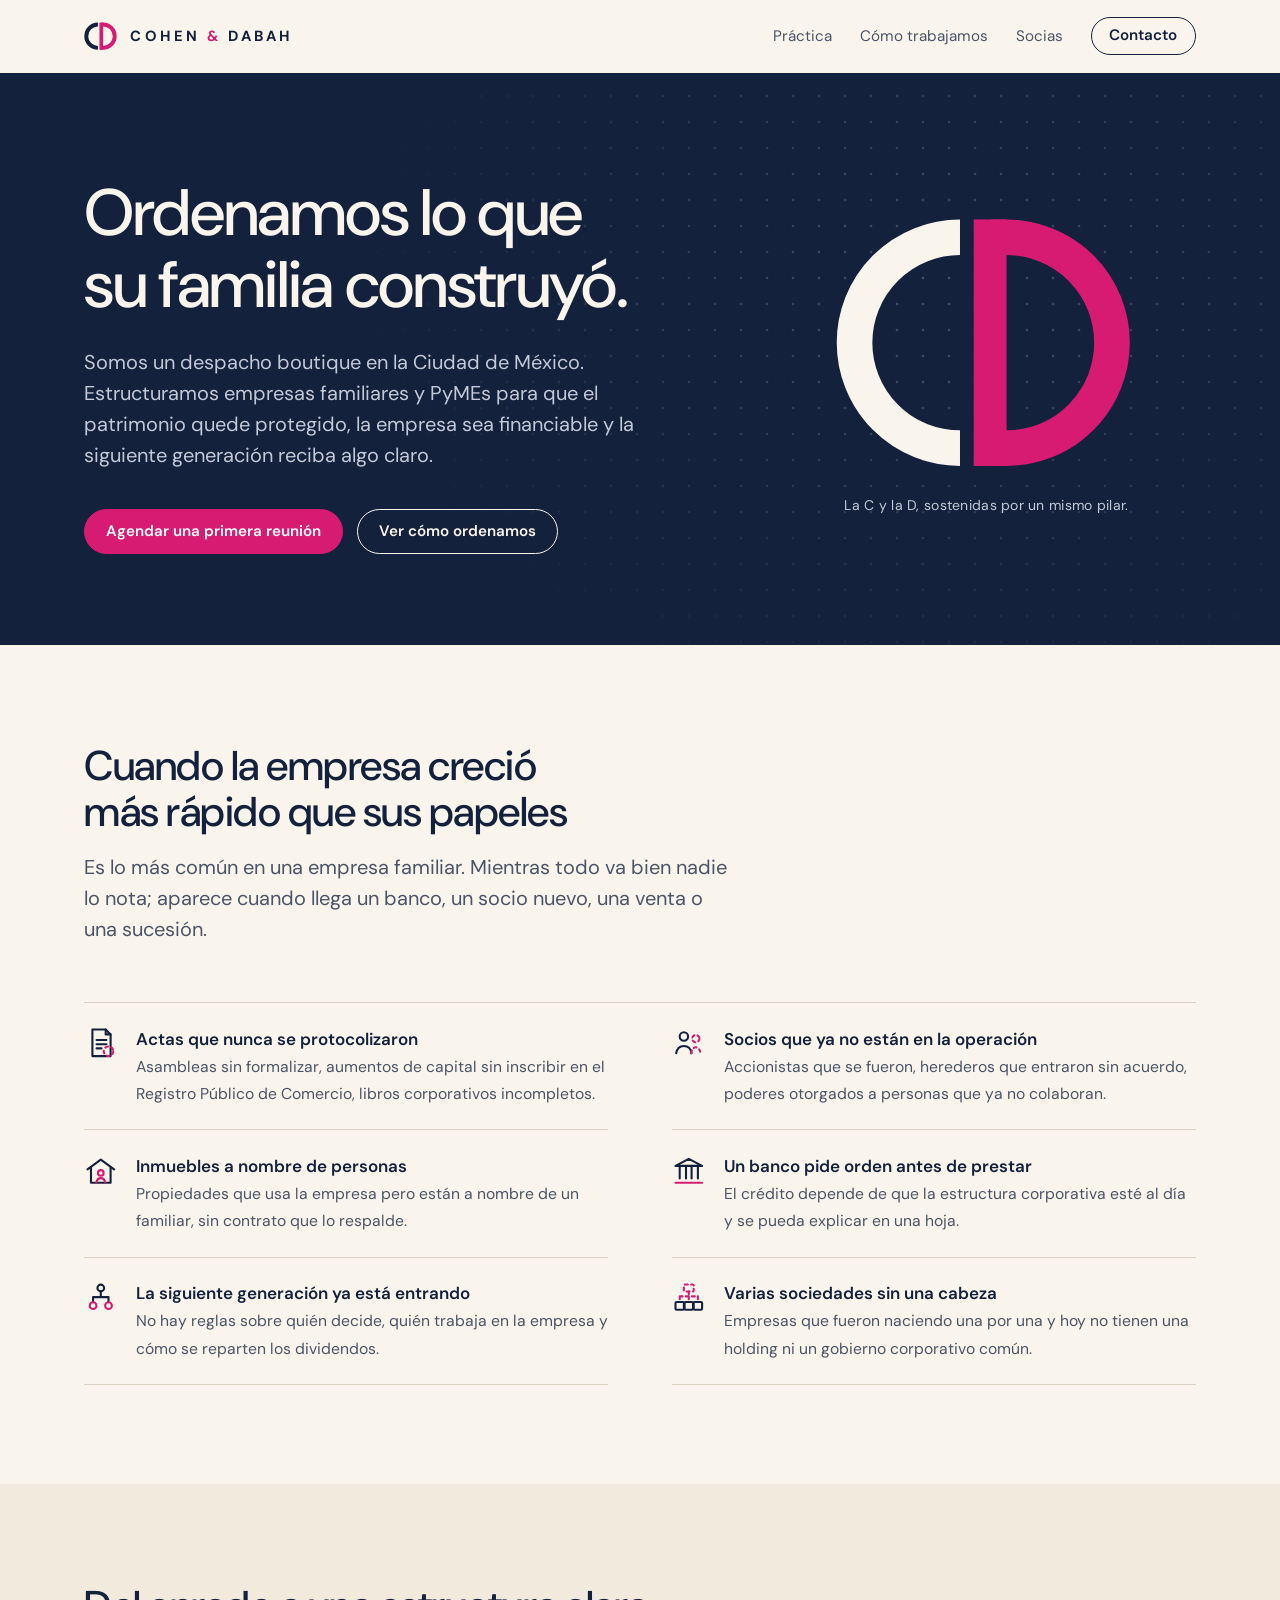
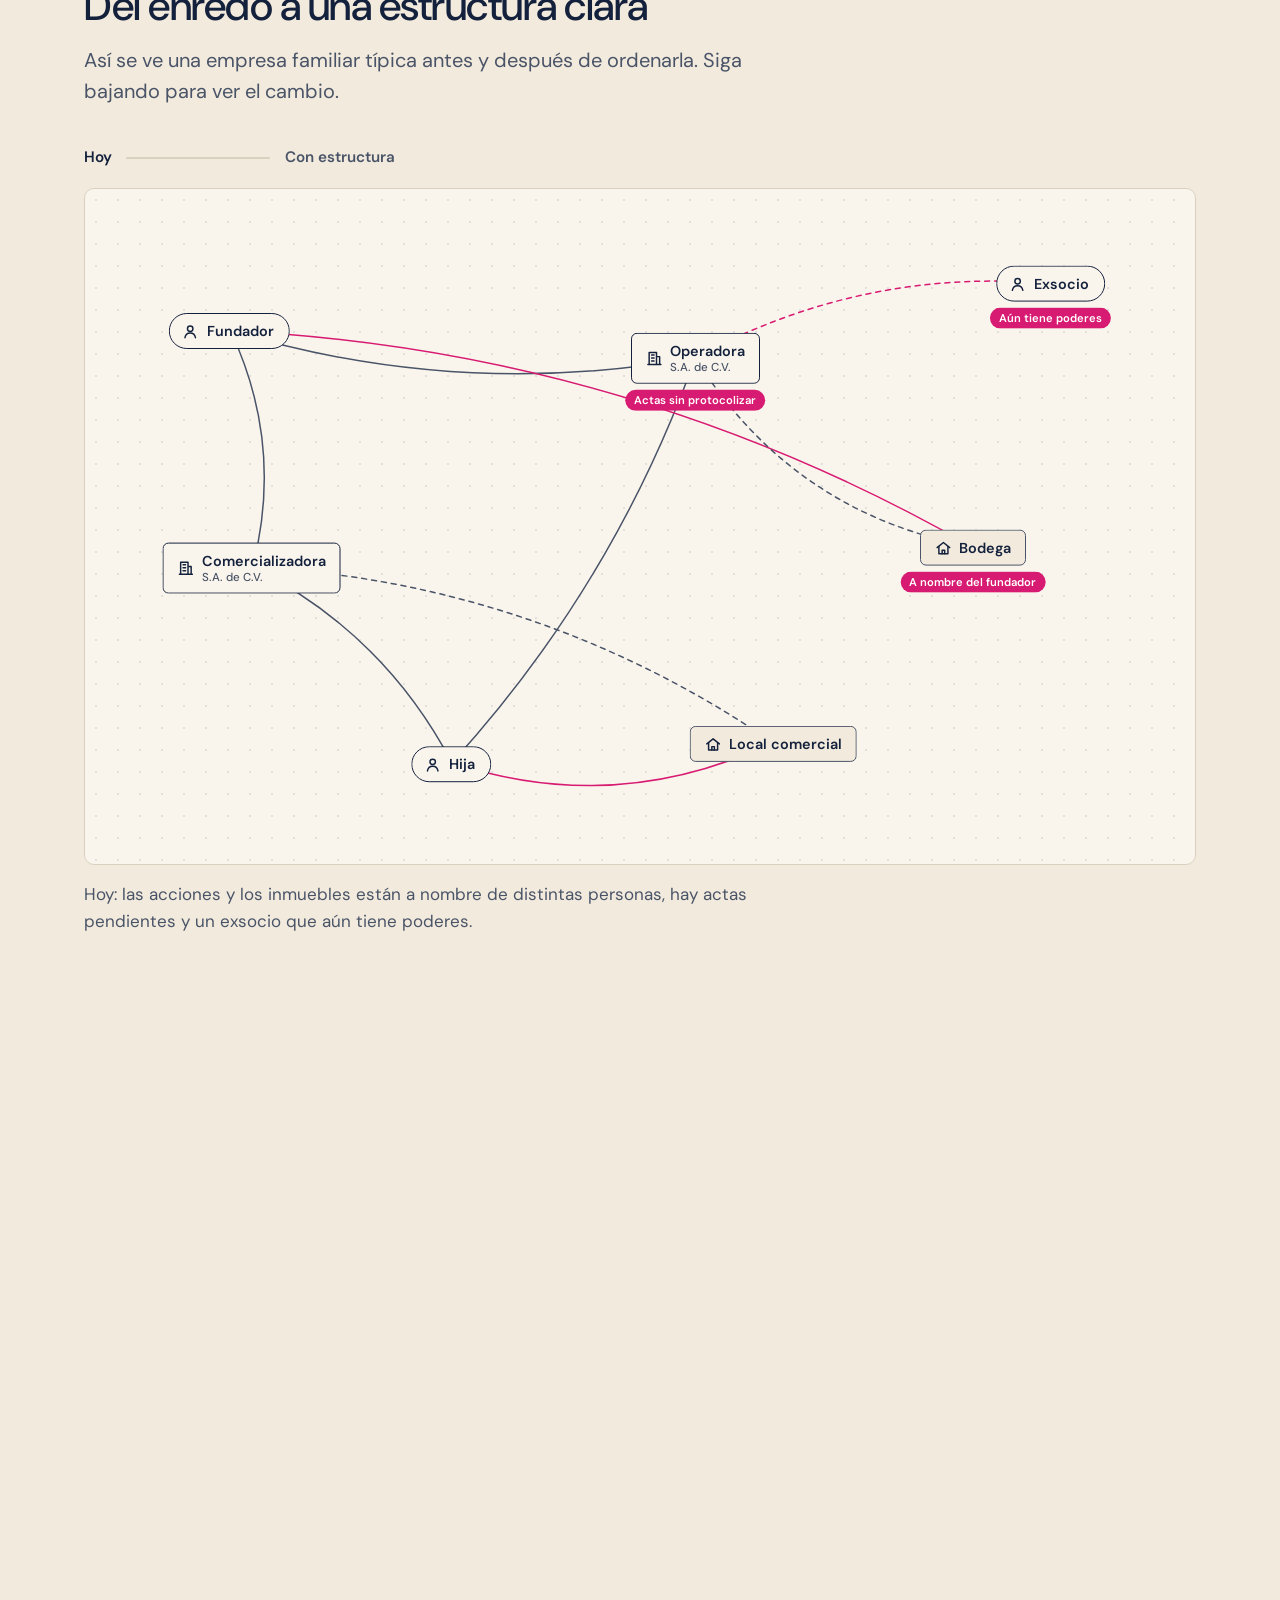
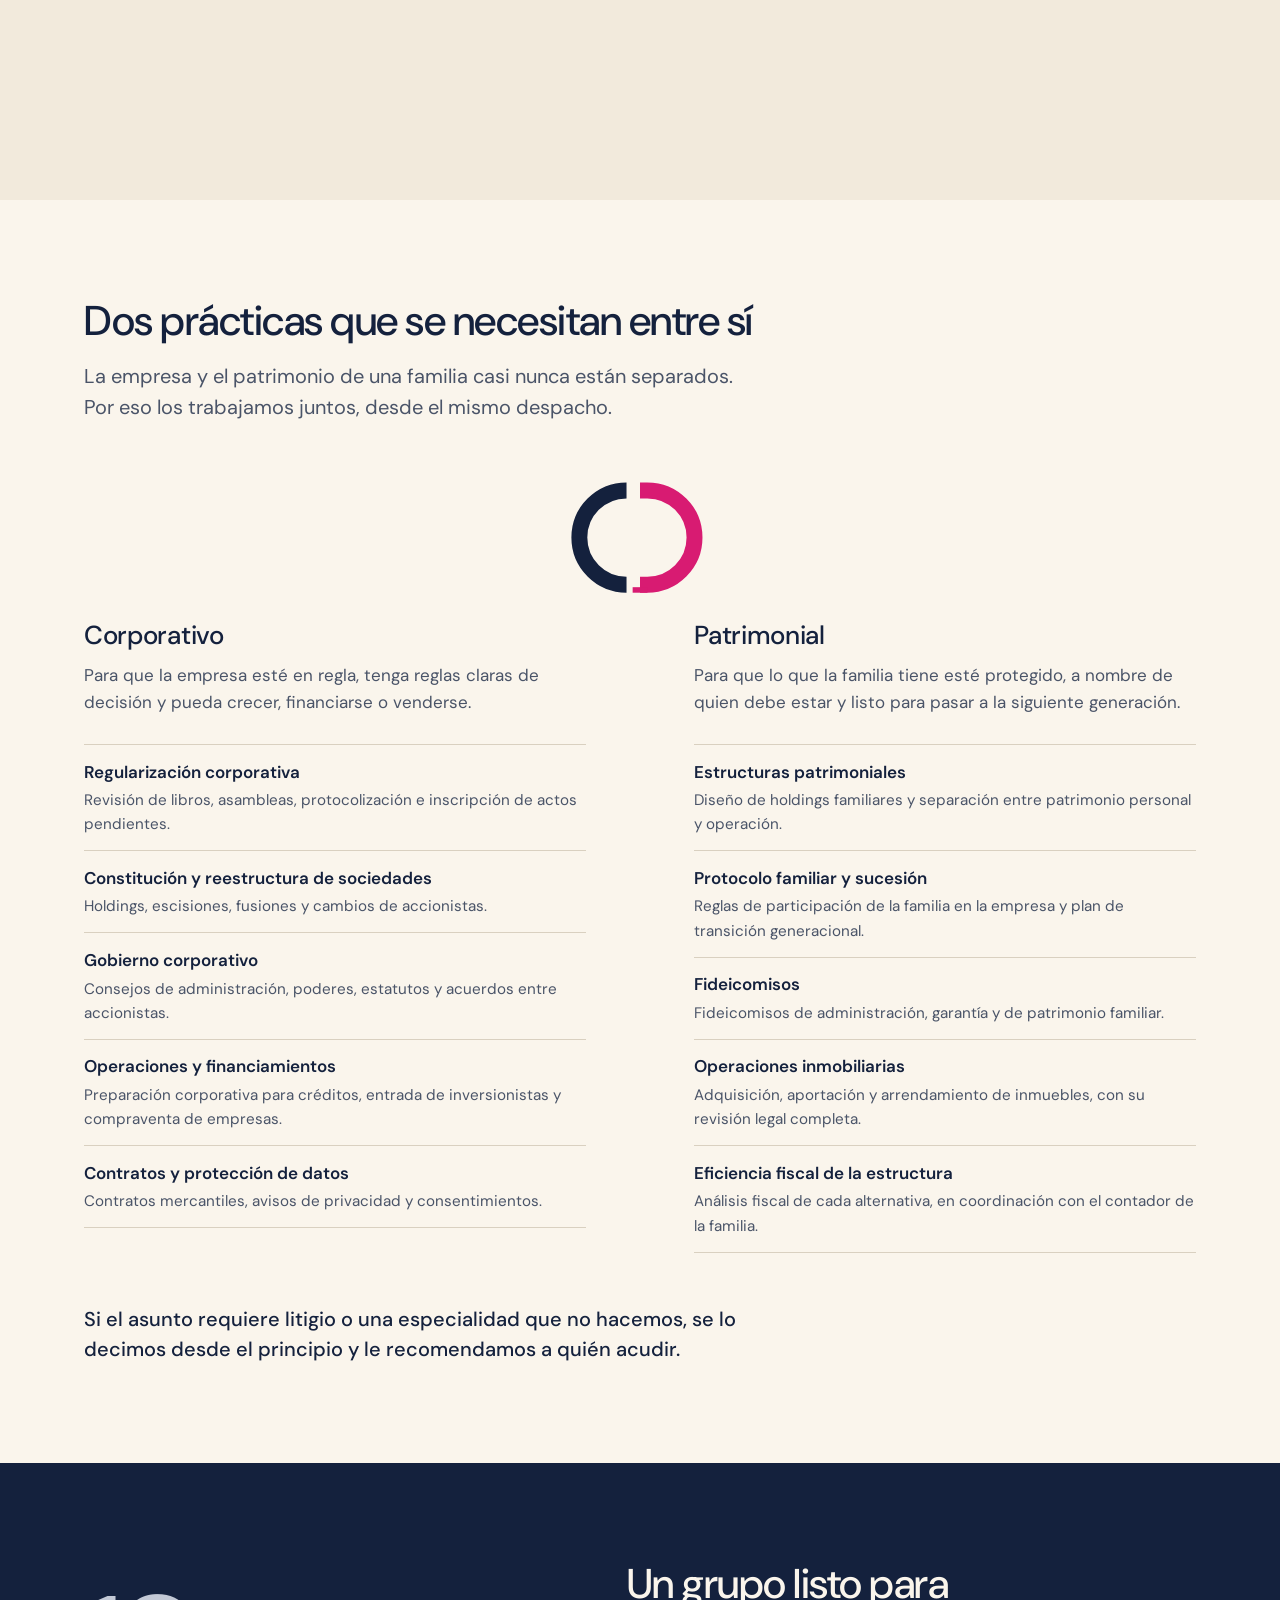
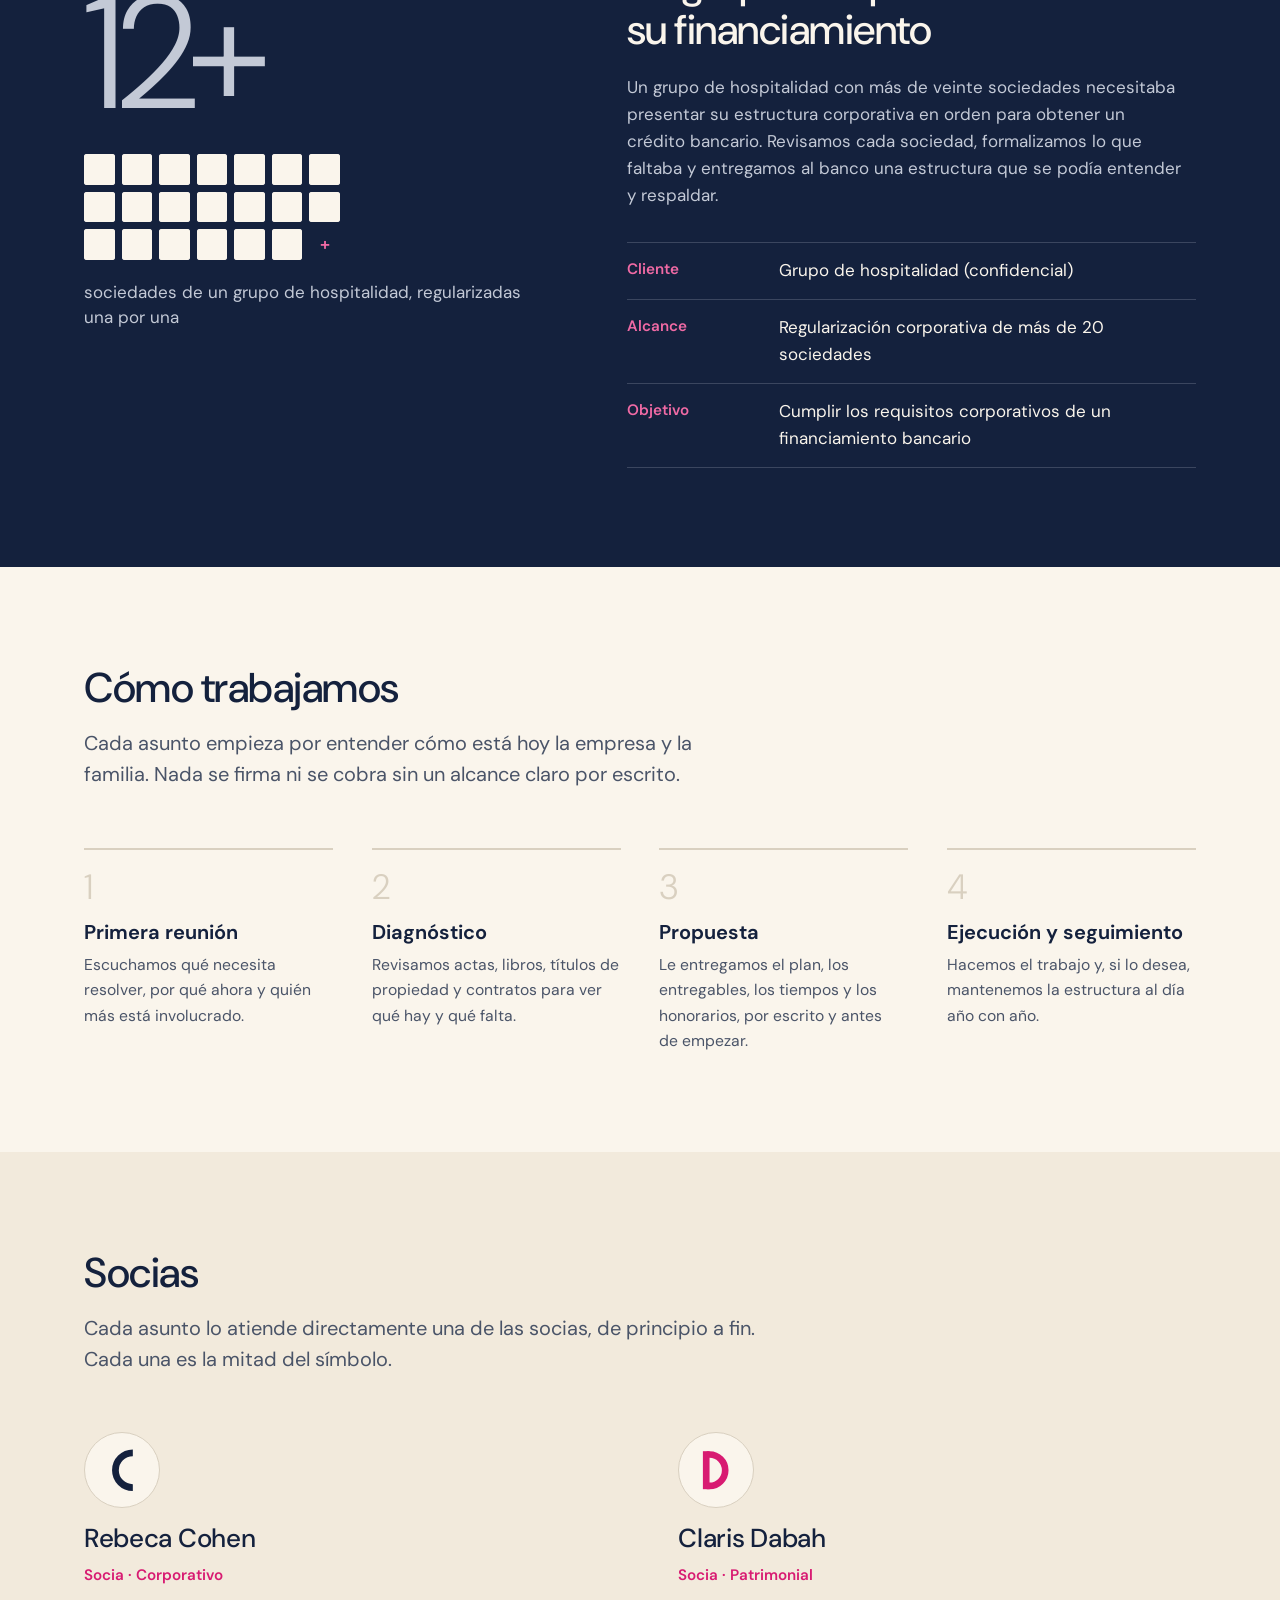
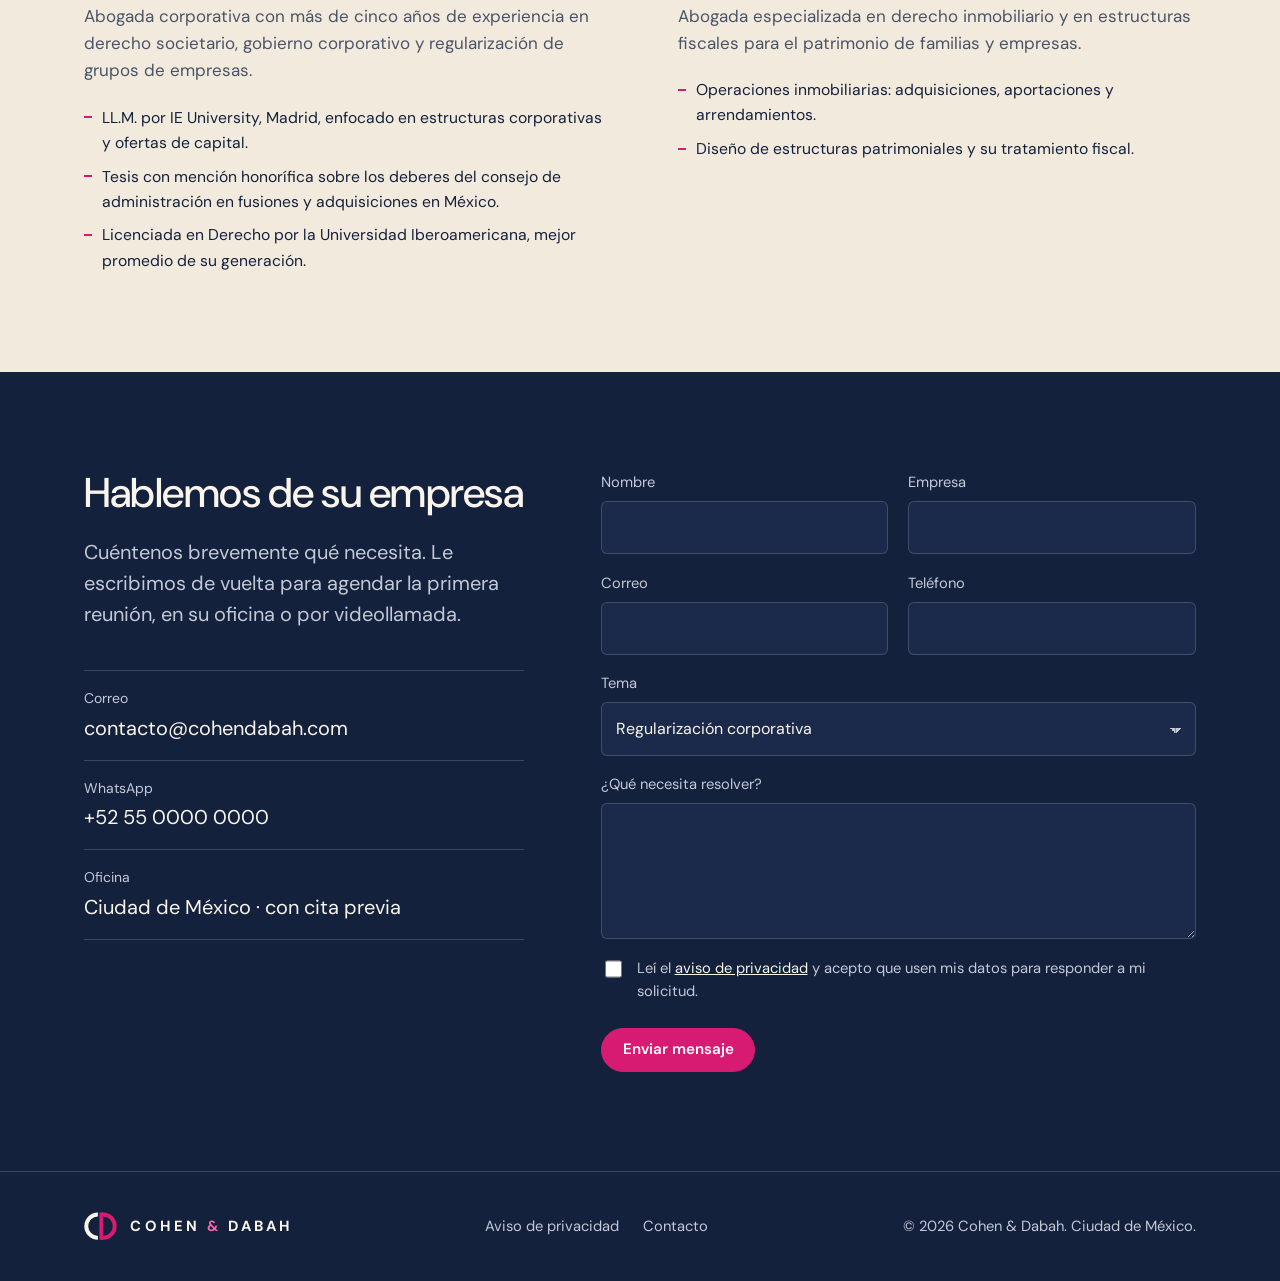
==== commit 28933dc2: "Sitio v2: diagrama interactivo, animaciones al hacer scroll e íconos - Nueva sección "Del enredo a u" ====
--- a/index.html
+++ b/index.html
@@ -16,10 +16,11 @@
 <meta property="og:url" content="https://cohendabah.com/">
 <meta property="og:image" content="https://cohendabah.com/og-image.png">
 <meta name="twitter:card" content="summary_large_image">
-<link rel="icon" href="/favicon.svg" type="image/svg+xml">
-<link rel="apple-touch-icon" href="/apple-touch-icon.png">
+<link rel="icon" href="/favicon.svg?v=2" type="image/svg+xml">
+<link rel="apple-touch-icon" href="/apple-touch-icon.png?v=2">
 <link rel="preload" href="/fonts/dm-sans.woff2" as="font" type="font/woff2" crossorigin>
-<link rel="stylesheet" href="/styles.css">
+<link rel="stylesheet" href="/styles.css?v=3">
+<script>(function(d){if(window.matchMedia&&!matchMedia("(prefers-reduced-motion: reduce)").matches&&"IntersectionObserver"in window){d.classList.add("motion");setTimeout(function(){if(!window.__motionReady)d.classList.remove("motion")},3000)}})(document.documentElement)</script>
 <script type="application/ld+json">
 {
   "@context": "https://schema.org",
@@ -54,12 +55,12 @@
 
   <section class="band--navy hero on-navy" aria-labelledby="hero-title">
     <div class="wrap">
-      <div>
+      <div class="hero-copy">
         <h1 id="hero-title">Ordenamos lo que su familia construyó.</h1>
         <p class="lede">Somos un despacho boutique en la Ciudad de México. Estructuramos empresas familiares y PyMEs para que el patrimonio quede protegido, la empresa sea financiable y la siguiente generación reciba algo claro.</p>
         <div class="actions">
           <a class="btn btn--solid" href="#contacto">Agendar una primera reunión</a>
-          <a class="btn btn--ghost" href="#practica">Ver la práctica</a>
+          <a class="btn btn--ghost" href="#estructura">Ver cómo ordenamos</a>
         </div>
       </div>
       <figure class="hero-mark" style="margin:0">
@@ -71,32 +72,75 @@
 
   <section class="band" aria-labelledby="sit-title">
     <div class="wrap">
-      <div class="head">
+      <div class="head" data-reveal>
         <h2 id="sit-title">Cuando la empresa creció más rápido que sus papeles</h2>
         <p>Es lo más común en una empresa familiar. Mientras todo va bien nadie lo nota; aparece cuando llega un banco, un socio nuevo, una venta o una sucesión.</p>
       </div>
-      <ul class="situations">
-        <li><div><strong>Actas que nunca se protocolizaron</strong><span>Asambleas sin formalizar, aumentos de capital sin inscribir en el Registro Público de Comercio, libros corporativos incompletos.</span></div></li>
-        <li><div><strong>Socios que ya no están en la operación</strong><span>Accionistas que se fueron, herederos que entraron sin acuerdo, poderes otorgados a personas que ya no colaboran.</span></div></li>
-        <li><div><strong>Inmuebles a nombre de personas</strong><span>Propiedades que usa la empresa pero están a nombre de un familiar, sin contrato que lo respalde.</span></div></li>
-        <li><div><strong>Un banco pide orden antes de prestar</strong><span>El crédito depende de que la estructura corporativa esté al día y se pueda explicar en una hoja.</span></div></li>
-        <li><div><strong>La siguiente generación ya está entrando</strong><span>No hay reglas sobre quién decide, quién trabaja en la empresa y cómo se reparten los dividendos.</span></div></li>
-        <li><div><strong>Varias sociedades sin una cabeza</strong><span>Empresas que fueron naciendo una por una y hoy no tienen una holding ni un gobierno corporativo común.</span></div></li>
+      <ul class="situations" data-reveal-stagger>
+        <li>
+          <svg class="ico" viewBox="0 0 24 24" aria-hidden="true"><path d="M6 2.5h9.5l3.5 3.5v15.5H6z"/><path d="M15.5 2.5V6H19"/><path d="M9 10h7M9 13h7M9 16h3.5"/><circle class="a dash" cx="17.5" cy="18" r="3.4"/></svg>
+          <div><strong>Actas que nunca se protocolizaron</strong><span>Asambleas sin formalizar, aumentos de capital sin inscribir en el Registro Público de Comercio, libros corporativos incompletos.</span></div>
+        </li>
+        <li>
+          <svg class="ico" viewBox="0 0 24 24" aria-hidden="true"><circle cx="8.5" cy="7.5" r="3"/><path d="M3 19.5c.6-3.3 2.8-5.2 5.5-5.2s4.9 1.9 5.5 5.2"/><circle class="a dash" cx="17" cy="9" r="2.6"/><path class="a dash" d="M13.6 19.5c.4-2.7 1.8-4.3 3.4-4.3s3 1.6 3.4 4.3"/></svg>
+          <div><strong>Socios que ya no están en la operación</strong><span>Accionistas que se fueron, herederos que entraron sin acuerdo, poderes otorgados a personas que ya no colaboran.</span></div>
+        </li>
+        <li>
+          <svg class="ico" viewBox="0 0 24 24" aria-hidden="true"><path d="M2.5 11 12 4l9.5 7"/><path d="M5 9.5v11h14v-11"/><circle class="a" cx="12" cy="13.5" r="2"/><path class="a" d="M8.8 20.5c.4-2 1.6-3.3 3.2-3.3s2.8 1.3 3.2 3.3"/></svg>
+          <div><strong>Inmuebles a nombre de personas</strong><span>Propiedades que usa la empresa pero están a nombre de un familiar, sin contrato que lo respalde.</span></div>
+        </li>
+        <li>
+          <svg class="ico" viewBox="0 0 24 24" aria-hidden="true"><path d="M2.5 8.5 12 3.5l9.5 5z"/><path d="M5.5 8.5v9M10 8.5v9M14 8.5v9M18.5 8.5v9"/><path class="a" d="M2.5 20.5h19"/></svg>
+          <div><strong>Un banco pide orden antes de prestar</strong><span>El crédito depende de que la estructura corporativa esté al día y se pueda explicar en una hoja.</span></div>
+        </li>
+        <li>
+          <svg class="ico" viewBox="0 0 24 24" aria-hidden="true"><circle cx="12" cy="5" r="2.4"/><path d="M12 7.4v4.1M12 11.5H6.5v3.6M12 11.5h5.5v3.6"/><circle class="a" cx="6.5" cy="17.6" r="2.4"/><circle class="a" cx="17.5" cy="17.6" r="2.4"/></svg>
+          <div><strong>La siguiente generación ya está entrando</strong><span>No hay reglas sobre quién decide, quién trabaja en la empresa y cómo se reparten los dividendos.</span></div>
+        </li>
+        <li>
+          <svg class="ico" viewBox="0 0 24 24" aria-hidden="true"><rect class="a dash" x="8.5" y="2.5" width="7" height="5" rx=".8"/><path class="a dash" d="M12 7.5v3.5M5.5 11h13M5.5 11v4M18.5 11v4M12 11v4"/><rect x="2.5" y="15" width="6" height="5.5" rx=".8"/><rect x="9" y="15" width="6" height="5.5" rx=".8"/><rect x="15.5" y="15" width="6" height="5.5" rx=".8"/></svg>
+          <div><strong>Varias sociedades sin una cabeza</strong><span>Empresas que fueron naciendo una por una y hoy no tienen una holding ni un gobierno corporativo común.</span></div>
+        </li>
       </ul>
     </div>
   </section>
 
-  <section class="band band--paper" id="practica" aria-labelledby="prac-title">
-    <div class="wrap">
-      <div class="head">
+  <section class="band band--paper structure-band" id="estructura" aria-labelledby="str-title">
+    <div class="wrap">
+      <div class="head" data-reveal>
+        <h2 id="str-title">Del enredo a una estructura clara</h2>
+        <p>Así se ve una empresa familiar típica antes y después de ordenarla. Siga bajando para ver el cambio.</p>
+      </div>
+      <div class="structure" id="structure">
+        <div class="structure-sticky">
+          <div class="structure-toggle" role="group" aria-label="Elegir vista del diagrama">
+            <button type="button" id="str-before" data-goto="0" aria-pressed="true">Hoy</button>
+            <span class="structure-meter" aria-hidden="true"><span></span></span>
+            <button type="button" id="str-after" data-goto="1" aria-pressed="false">Con estructura</button>
+          </div>
+          <div class="structure-stage" role="img" aria-label="Diagrama de una empresa familiar. Antes: el fundador, su hija y un exsocio aparecen cruzados con dos empresas y dos inmuebles, con actas pendientes, una bodega a nombre del fundador y un exsocio que aún tiene poderes. Después: la familia arriba con un protocolo familiar, una holding familiar al centro y debajo la operadora, la comercializadora y una inmobiliaria que agrupa la bodega y el local.">
+            <svg class="structure-lines" aria-hidden="true"></svg>
+          </div>
+          <p class="structure-caption" id="str-caption">Hoy: las acciones y los inmuebles están a nombre de distintas personas, hay actas pendientes y un exsocio que aún tiene poderes.</p>
+        </div>
+      </div>
+    </div>
+  </section>
+
+  <section class="band" id="practica" aria-labelledby="prac-title">
+    <div class="wrap">
+      <div class="head" data-reveal>
         <h2 id="prac-title">Dos prácticas que se necesitan entre sí</h2>
         <p>La empresa y el patrimonio de una familia casi nunca están separados. Por eso los trabajamos juntos, desde el mismo despacho.</p>
+      </div>
+      <div class="practice-mark" aria-hidden="true">
+        <svg class="sym" viewBox="9 56 222 188"><path class="d" d="M120 73 H132 A77 77 0 0 1 132 227 H120"/><rect class="pillar" x="108" y="60" width="24" height="180"/><path class="c" d="M98 73 A77 77 0 0 0 98 227"/></svg>
       </div>
       <div class="practice">
         <div class="practice-col">
           <h3>Corporativo</h3>
           <p>Para que la empresa esté en regla, tenga reglas claras de decisión y pueda crecer, financiarse o venderse.</p>
-          <ul>
+          <ul data-reveal-stagger>
             <li><b>Regularización corporativa</b><span>Revisión de libros, asambleas, protocolización e inscripción de actos pendientes.</span></li>
             <li><b>Constitución y reestructura de sociedades</b><span>Holdings, escisiones, fusiones y cambios de accionistas.</span></li>
             <li><b>Gobierno corporativo</b><span>Consejos de administración, poderes, estatutos y acuerdos entre accionistas.</span></li>
@@ -108,7 +152,7 @@
         <div class="practice-col">
           <h3>Patrimonial</h3>
           <p>Para que lo que la familia tiene esté protegido, a nombre de quien debe estar y listo para pasar a la siguiente generación.</p>
-          <ul>
+          <ul data-reveal-stagger>
             <li><b>Estructuras patrimoniales</b><span>Diseño de holdings familiares y separación entre patrimonio personal y operación.</span></li>
             <li><b>Protocolo familiar y sucesión</b><span>Reglas de participación de la familia en la empresa y plan de transición generacional.</span></li>
             <li><b>Fideicomisos</b><span>Fideicomisos de administración, garantía y de patrimonio familiar.</span></li>
@@ -117,14 +161,18 @@
           </ul>
         </div>
       </div>
-      <p class="practice-note">Si el asunto requiere litigio o una especialidad que no hacemos, se lo decimos desde el principio y le recomendamos a quién acudir.</p>
+      <p class="practice-note" data-reveal>Si el asunto requiere litigio o una especialidad que no hacemos, se lo decimos desde el principio y le recomendamos a quién acudir.</p>
     </div>
   </section>
 
   <section class="band band--navy on-navy" aria-labelledby="case-title">
     <div class="wrap case">
-      <div class="case-figure" aria-hidden="true">20+<small>sociedades de un grupo de hospitalidad, regularizadas</small></div>
-      <div>
+      <div class="case-figure">
+        <p class="case-number" aria-hidden="true"><span data-count="20">20</span>+</p>
+        <div class="ledger" aria-hidden="true"><i></i><i></i><i></i><i></i><i></i><i></i><i></i><i></i><i></i><i></i><i></i><i></i><i></i><i></i><i></i><i></i><i></i><i></i><i></i><i></i><b>+</b></div>
+        <p class="case-caption">sociedades de un grupo de hospitalidad, regularizadas una por una</p>
+      </div>
+      <div data-reveal>
         <h2 id="case-title">Un grupo listo para su financiamiento</h2>
         <p>Un grupo de hospitalidad con más de veinte sociedades necesitaba presentar su estructura corporativa en orden para obtener un crédito bancario. Revisamos cada sociedad, formalizamos lo que faltaba y entregamos al banco una estructura que se podía entender y respaldar.</p>
         <dl>
@@ -138,28 +186,28 @@
 
   <section class="band" id="como-trabajamos" aria-labelledby="proc-title">
     <div class="wrap">
-      <div class="head">
+      <div class="head" data-reveal>
         <h2 id="proc-title">Cómo trabajamos</h2>
         <p>Cada asunto empieza por entender cómo está hoy la empresa y la familia. Nada se firma ni se cobra sin un alcance claro por escrito.</p>
       </div>
       <ol class="steps">
-        <li><h3>Primera reunión</h3><p>Escuchamos qué necesita resolver, por qué ahora y quién más está involucrado.</p></li>
-        <li><h3>Diagnóstico</h3><p>Revisamos actas, libros, títulos de propiedad y contratos para ver qué hay y qué falta.</p></li>
-        <li><h3>Propuesta</h3><p>Le entregamos el plan, los entregables, los tiempos y los honorarios, por escrito y antes de empezar.</p></li>
-        <li><h3>Ejecución y seguimiento</h3><p>Hacemos el trabajo y, si lo desea, mantenemos la estructura al día año con año.</p></li>
+        <li><span class="step-line" aria-hidden="true"></span><h3>Primera reunión</h3><p>Escuchamos qué necesita resolver, por qué ahora y quién más está involucrado.</p></li>
+        <li><span class="step-line" aria-hidden="true"></span><h3>Diagnóstico</h3><p>Revisamos actas, libros, títulos de propiedad y contratos para ver qué hay y qué falta.</p></li>
+        <li><span class="step-line" aria-hidden="true"></span><h3>Propuesta</h3><p>Le entregamos el plan, los entregables, los tiempos y los honorarios, por escrito y antes de empezar.</p></li>
+        <li><span class="step-line" aria-hidden="true"></span><h3>Ejecución y seguimiento</h3><p>Hacemos el trabajo y, si lo desea, mantenemos la estructura al día año con año.</p></li>
       </ol>
     </div>
   </section>
 
   <section class="band band--paper" id="socias" aria-labelledby="socias-title">
     <div class="wrap">
-      <div class="head">
+      <div class="head" data-reveal>
         <h2 id="socias-title">Socias</h2>
-        <p>Cada asunto lo atiende directamente una de las socias, de principio a fin.</p>
-      </div>
-      <div class="partners">
+        <p>Cada asunto lo atiende directamente una de las socias, de principio a fin. Cada una es la mitad del símbolo.</p>
+      </div>
+      <div class="partners" data-reveal-stagger>
         <article class="partner">
-          <div class="partner-mono" aria-hidden="true">C</div>
+          <div class="partner-mono" aria-hidden="true"><svg viewBox="4 0 30 48"><path class="c" d="M30 6 A18 18 0 0 0 30 42"/></svg></div>
           <h3>Rebeca Cohen</h3>
           <p class="role">Socia · Corporativo</p>
           <p>Abogada corporativa con más de cinco años de experiencia en derecho societario, gobierno corporativo y regularización de grupos de empresas.</p>
@@ -170,7 +218,7 @@
           </ul>
         </article>
         <article class="partner">
-          <div class="partner-mono" aria-hidden="true">D</div>
+          <div class="partner-mono" aria-hidden="true"><svg viewBox="6 0 32 48"><path class="d" d="M12 7.5 H15 A16.5 16.5 0 0 1 15 40.5 H12"/><rect class="pillar" x="8" y="4" width="7" height="40"/></svg></div>
           <h3>Claris Dabah</h3>
           <p class="role">Socia · Patrimonial</p>
           <p>Abogada especializada en derecho inmobiliario y en estructuras fiscales para el patrimonio de familias y empresas.</p>
@@ -185,7 +233,7 @@
 
   <section class="band band--navy on-navy" id="contacto" aria-labelledby="contact-title">
     <div class="wrap contact">
-      <div>
+      <div data-reveal>
         <h2 id="contact-title">Hablemos de su empresa</h2>
         <p class="intro">Cuéntenos brevemente qué necesita. Le escribimos de vuelta para agendar la primera reunión, en su oficina o por videollamada.</p>
         <ul class="channels">
@@ -195,7 +243,7 @@
         </ul>
       </div>
 
-      <form class="form" id="contact-form" novalidate>
+      <form class="form" id="contact-form" novalidate data-reveal>
         <div class="field"><label for="f-name">Nombre</label><input id="f-name" name="nombre" autocomplete="name" required></div>
         <div class="field"><label for="f-company">Empresa</label><input id="f-company" name="empresa" autocomplete="organization"></div>
         <div class="field"><label for="f-email">Correo</label><input id="f-email" name="correo" type="email" autocomplete="email" required></div>
@@ -237,6 +285,7 @@
   </div>
 </footer>
 
-<script src="/script.js" defer></script>
+<script src="/motion.js?v=3" defer></script>
+<script src="/script.js?v=3" defer></script>
 </body>
 </html>
--- a/styles.css
+++ b/styles.css
@@ -1,5 +1,6 @@
-/* Cohen & Dabah — sitio v1
-   Layout: navy bands carry the brand (hero, experiencia, contacto); ivory bands carry the reading.
+/* Cohen & Dabah — sitio v2
+   Layout: navy bands carry the brand (hero, experiencia, contacto); ivory and paper bands carry the reading.
+   Motion principle: everything that moves goes from disorder to order, like the firm's work.
    Single-theme by choice: the brand palette is fixed, every color is set explicitly. */
 
 @font-face {
@@ -102,6 +103,10 @@
   transition: border-color 0.2s;
 }
 .site-header.is-scrolled { border-bottom-color: var(--line); }
+.site-header::after {
+  content: ""; position: absolute; left: 0; right: 0; bottom: -1px; height: 2px;
+  background: var(--rosa); transform-origin: left; transform: scaleX(var(--progress, 0));
+}
 .site-header .wrap {
   display: flex; align-items: center; justify-content: space-between; gap: 1.5rem;
   min-height: 4.5rem;
@@ -140,7 +145,17 @@
 }
 
 /* ---------- Hero ---------- */
-.hero { padding-block: clamp(3.5rem, 2.5rem + 5vw, 7.5rem) clamp(3.5rem, 2.5rem + 4vw, 6.5rem); }
+.hero { position: relative; overflow: hidden; padding-block: clamp(3.5rem, 2.5rem + 5vw, 7.5rem) clamp(3.5rem, 2.5rem + 4vw, 6.5rem); }
+/* blueprint grid behind the hero, drifting slower than the page */
+.hero::before {
+  content: ""; position: absolute; inset: -30% 0 0 0; pointer-events: none;
+  background-image: radial-gradient(circle, rgba(195, 201, 214, 0.28) 1.1px, transparent 1.7px);
+  background-size: 26px 26px;
+  -webkit-mask-image: radial-gradient(60% 75% at 74% 52%, #000 0%, rgba(0,0,0,.35) 55%, transparent 80%);
+          mask-image: radial-gradient(60% 75% at 74% 52%, #000 0%, rgba(0,0,0,.35) 55%, transparent 80%);
+  transform: translate3d(0, calc(var(--hero-shift, 0) * 1px), 0);
+}
+.hero .wrap { position: relative; }
 .hero .wrap {
   display: grid; grid-template-columns: minmax(0, 1.5fr) minmax(0, 1fr);
   align-items: center; gap: clamp(2rem, 5vw, 5rem);
@@ -159,10 +174,16 @@
   .hero-mark .pillar { transform-box: fill-box; transform-origin: 50% 100%; animation: rise 0.7s cubic-bezier(.6,.05,.25,1) 0.15s backwards; }
   .hero-mark .c { stroke-dasharray: 242; animation: draw-c 0.9s cubic-bezier(.6,.05,.25,1) 0.7s backwards; }
   .hero-mark .d { stroke-dasharray: 268; animation: draw-d 0.9s cubic-bezier(.6,.05,.25,1) 0.7s backwards; }
+  .hero-mark figcaption { animation: fade-in 0.8s ease 1.5s backwards; }
+  .hero-copy > * { animation: rise-in 0.9s cubic-bezier(.2,.7,.2,1) backwards; }
+  .hero-copy > :nth-child(2) { animation-delay: 0.12s; }
+  .hero-copy > :nth-child(3) { animation-delay: 0.24s; }
 }
 @keyframes rise { from { transform: scaleY(0); } }
 @keyframes draw-c { from { stroke-dashoffset: -242; } }
 @keyframes draw-d { from { stroke-dashoffset: 268; } }
+@keyframes fade-in { from { opacity: 0; } }
+@keyframes rise-in { from { opacity: 0; transform: translateY(22px); } }
 
 @media (max-width: 820px) {
   .hero .wrap { grid-template-columns: 1fr; }
@@ -184,15 +205,90 @@
   border-top: 1px solid var(--line);
 }
 .situations li {
-  display: grid; grid-template-columns: 1.1rem minmax(0, 1fr); gap: 0.9rem;
-  padding-block: 1.25rem; border-bottom: 1px solid var(--line);
-}
-.situations li::before {
-  content: ""; width: 0.6rem; height: 2px; background: var(--rosa); margin-top: 0.8rem;
-}
+  display: grid; grid-template-columns: 2.25rem minmax(0, 1fr); gap: 1rem;
+  padding-block: 1.4rem; border-bottom: 1px solid var(--line);
+}
+.ico {
+  width: 2.1rem; height: 2.1rem; margin-top: 0.05rem;
+  fill: none; stroke: var(--navy); stroke-width: 1.5; stroke-linecap: round; stroke-linejoin: round;
+}
+.ico .a { stroke: var(--rosa); }
+.ico .dash { stroke-dasharray: 2 2.4; }
 .situations strong { display: block; font-weight: 600; }
 .situations span { color: var(--slate); font-size: 0.98rem; }
 @media (max-width: 720px) { .situations { grid-template-columns: 1fr; } }
+
+/* ---------- Structure diagram (scroll-driven) ---------- */
+.structure-band .head { margin-bottom: clamp(1.5rem, 1rem + 1.5vw, 2.25rem); }
+.structure { position: relative; }
+.structure-sticky { position: sticky; top: var(--sticky-top, 6rem); }
+.structure-toggle { display: flex; align-items: center; gap: 0.9rem; margin-bottom: 0.9rem; }
+.structure-toggle button {
+  font: 600 0.95rem/1 var(--sans); color: var(--slate); background: none; border: 0;
+  padding: 0.5rem 0; cursor: pointer; transition: color 0.2s;
+}
+.structure-toggle button:hover { color: var(--navy); }
+.structure-toggle button[aria-pressed="true"] { color: var(--navy); }
+.structure-toggle #str-after[aria-pressed="true"] { color: var(--rosa); }
+.structure-meter { flex: 0 1 9rem; height: 2px; background: var(--line); position: relative; overflow: hidden; border-radius: 1px; }
+.structure-meter span { position: absolute; inset: 0; background: var(--rosa); transform-origin: left; transform: scaleX(var(--t, 0)); }
+.structure-stage {
+  position: relative; overflow: hidden; height: 34rem;
+  background-color: var(--ivory);
+  background-image: radial-gradient(circle, rgba(20, 33, 61, 0.1) 1px, transparent 1.4px);
+  background-size: 22px 22px;
+  border: 1px solid var(--line); border-radius: 10px;
+}
+.structure-lines { position: absolute; inset: 0; width: 100%; height: 100%; overflow: visible; }
+.structure-lines path { fill: none; stroke-width: 1.5; stroke-linecap: round; stroke-linejoin: round; }
+.structure-lines .e-b { stroke: var(--slate); }
+.structure-lines .e-b.risk { stroke: var(--rosa); }
+.structure-lines .dash { stroke-dasharray: 5 5; }
+.structure-lines .e-a { stroke: var(--navy); stroke-width: 1.75; }
+.structure-lines .e-a.dash { stroke: var(--rosa); stroke-width: 1.5; }
+
+.node {
+  position: absolute; left: 0; top: 0;
+  display: flex; align-items: center; gap: 0.5rem;
+  padding: 0.55rem 0.85rem; border: 1.5px solid var(--navy); border-radius: 6px;
+  background: var(--ivory); color: var(--navy);
+  font-size: 0.9rem; font-weight: 600; line-height: 1.15; white-space: nowrap;
+  will-change: transform, opacity;
+}
+.node > svg { width: 1.05rem; height: 1.05rem; flex: none; fill: none; stroke: currentColor; stroke-width: 1.4; stroke-linecap: round; stroke-linejoin: round; }
+.node-text { display: grid; gap: 0.1rem; }
+.node-sub { font-size: 0.72rem; font-weight: 500; color: var(--slate); }
+.node--person { border-radius: 999px; padding-inline: 0.75rem 0.95rem; }
+.node--property { border-color: var(--slate); background: var(--paper); }
+.node--holding { background: var(--navy); color: var(--ivory); padding: 0.7rem 1.1rem 0.7rem 1.35rem; font-size: 1rem; }
+.node--holding::before { content: ""; position: absolute; left: 0.6rem; top: 0.5rem; bottom: 0.5rem; width: 4px; border-radius: 1px; background: var(--rosa); }
+.node--holding .node-sub { color: var(--mist); }
+.node--doc { border-color: var(--rosa); }
+.node--doc > svg { color: var(--rosa); }
+.node-flag {
+  position: absolute; top: calc(100% + 7px); left: 50%; transform: translateX(-50%);
+  background: var(--rosa); color: #fff; border-radius: 999px;
+  font-size: 0.7rem; font-weight: 600; padding: 0.25rem 0.55rem; white-space: nowrap;
+  opacity: var(--flag, 1);
+}
+.node-check {
+  position: absolute; top: -9px; right: -9px; width: 18px; height: 18px; border-radius: 50%;
+  background: var(--rosa); opacity: var(--check, 0); transform: scale(calc(0.6 + var(--check, 0) * 0.4));
+}
+.node-check::after {
+  content: ""; position: absolute; left: 6px; top: 3.5px; width: 4px; height: 8px;
+  border: solid #fff; border-width: 0 2px 2px 0; transform: rotate(45deg);
+}
+.structure-caption { margin-top: 1rem; color: var(--slate); max-width: 46rem; min-height: 3.2em; }
+.structure-stage.is-tall .node { font-size: 0.74rem; padding: 0.4rem 0.55rem; gap: 0.35rem; }
+.structure-stage.is-tall .node > svg { width: 0.85rem; height: 0.85rem; }
+.structure-stage.is-tall .node-sub { display: none; }
+.structure-stage.is-tall .node--company > svg { display: none; }
+.structure-stage.is-tall .node--holding { padding-left: 1.05rem; font-size: 0.8rem; }
+.structure-stage.is-tall .node--holding::before { left: 0.45rem; }
+.structure-stage.is-tall .node-flag { font-size: 0.62rem; padding: 0.2rem 0.45rem; top: calc(100% + 5px); }
+.structure-stage.is-tall .node-check { width: 15px; height: 15px; top: -7px; right: -7px; }
+.structure-stage.is-tall .node-check::after { left: 4.8px; top: 2.6px; width: 3.5px; height: 7px; }
 
 /* ---------- Practice ---------- */
 .practice {
@@ -206,7 +302,11 @@
 .practice-col li b { display: block; font-weight: 600; }
 .practice-col li span { display: block; color: var(--slate); font-size: 0.95rem; margin-top: 0.15rem; }
 .practice-amp { align-self: stretch; display: flex; justify-content: center; }
-.pillar-rule { width: 6px; background: var(--rosa); border-radius: 1px; }
+.pillar-rule { width: 6px; background: var(--rosa); border-radius: 1px; transform-origin: top; transform: scaleY(var(--grow, 1)); }
+.practice-mark { display: flex; justify-content: center; margin-bottom: clamp(1.25rem, 2vw, 2rem); }
+.practice-mark .sym { width: clamp(5.5rem, 4rem + 6vw, 8.5rem); height: auto; }
+.practice-mark .c, .practice-mark .d, .practice-mark .pillar { transform-box: fill-box; }
+.practice-mark .pillar { transform-origin: 50% 100%; }
 .practice-note {
   margin-top: clamp(2.5rem, 4vw, 3.5rem); max-width: 44rem;
   font-size: var(--step-1); line-height: 1.5; font-weight: 500;
@@ -214,7 +314,8 @@
 @media (max-width: 820px) {
   .practice { grid-template-columns: 1fr; }
   .practice-amp { justify-content: flex-start; }
-  .pillar-rule { width: 3.5rem; height: 4px; }
+  .pillar-rule { width: 3.5rem; height: 4px; transform-origin: left; transform: scaleX(var(--grow, 1)); }
+  .practice-mark { justify-content: flex-start; }
 }
 
 /* ---------- Experience ---------- */
@@ -222,8 +323,17 @@
   display: grid; grid-template-columns: minmax(0, 0.9fr) minmax(0, 1.1fr);
   gap: clamp(2rem, 6vw, 6rem); align-items: start;
 }
-.case-figure { font-weight: 300; font-size: clamp(5rem, 3rem + 9vw, 10rem); line-height: 0.9; letter-spacing: -0.03em; }
-.case-figure small { display: block; font-family: var(--sans); font-size: var(--step-0); letter-spacing: 0; color: var(--mist); margin-top: 1rem; line-height: 1.5; max-width: 18rem; }
+.case-number { font-weight: 300; font-size: clamp(5rem, 3rem + 9vw, 10rem); line-height: 0.9; letter-spacing: -0.03em; font-variant-numeric: tabular-nums; }
+.case-caption { color: var(--mist); margin-top: 1rem; line-height: 1.5; max-width: 18rem; }
+/* one cell per sociedad; they fill in as the group gets regularized */
+.ledger { display: grid; grid-template-columns: repeat(7, minmax(0, 1fr)); gap: 7px; max-width: 16rem; margin-top: 1.75rem; }
+.ledger i, .ledger b { aspect-ratio: 1; border-radius: 3px; }
+.ledger i { background: var(--ivory); box-shadow: inset 0 0 0 1px var(--ivory); }
+.ledger b { display: grid; place-items: center; color: var(--rosa-on-navy); font-size: 1.1rem; font-weight: 600; line-height: 1; }
+html.motion .ledger i { background: transparent; box-shadow: inset 0 0 0 1px rgba(195, 201, 214, 0.35); transition: background 0.35s ease var(--d, 0ms), box-shadow 0.35s ease var(--d, 0ms); }
+html.motion .ledger.is-in i { background: var(--ivory); box-shadow: inset 0 0 0 1px var(--ivory); }
+html.motion .ledger b { opacity: 0; transition: opacity 0.4s ease 1.4s; }
+html.motion .ledger.is-in b { opacity: 1; }
 .case h2 { font-size: var(--step-3); }
 .case p { margin-top: 1.25rem; color: var(--mist); max-width: 38rem; }
 .case dl { margin: 2rem 0 0; display: grid; gap: 0; border-top: 1px solid var(--line-on-navy); }
@@ -240,12 +350,16 @@
   list-style: none; margin: 0; padding: 0; counter-reset: step;
   display: grid; grid-template-columns: repeat(4, minmax(0, 1fr)); gap: clamp(1.25rem, 3vw, 2.5rem);
 }
-.steps li { counter-increment: step; border-top: 2px solid var(--navy); padding-top: 1.25rem; }
+.steps li { counter-increment: step; display: flex; flex-direction: column; }
+.step-line { order: -2; display: block; position: relative; height: 2px; background: var(--line); margin-bottom: 1.25rem; }
+.step-line::after { content: ""; position: absolute; inset: 0; background: var(--rosa); transform-origin: left; transform: scaleX(var(--fill, 1)); }
 .steps li::before {
+  order: -1;
   content: counter(step); display: block;
   font-size: 2.2rem; font-weight: 300; line-height: 1; color: var(--rosa); margin-bottom: 1rem;
-  font-variant-numeric: lining-nums;
-}
+  font-variant-numeric: lining-nums; transition: color 0.4s;
+}
+.steps li.is-dim::before { color: var(--line); }
 .steps h3 { font-size: var(--step-1); font-family: var(--sans); font-weight: 650; letter-spacing: 0; }
 .steps p { margin-top: 0.6rem; color: var(--slate); font-size: 0.98rem; }
 @media (max-width: 900px) { .steps { grid-template-columns: repeat(2, minmax(0, 1fr)); row-gap: 2.5rem; } }
@@ -255,11 +369,15 @@
 .partners { display: grid; grid-template-columns: repeat(2, minmax(0, 1fr)); gap: clamp(2rem, 6vw, 5.5rem); }
 .partner { display: grid; gap: 1rem; align-content: start; }
 .partner-mono {
-  width: 3.5rem; height: 3.5rem; border-radius: 50%;
+  width: 4.75rem; height: 4.75rem; border-radius: 50%;
   display: grid; place-items: center;
-  background: var(--navy); color: var(--ivory);
-  font-size: 1.5rem; font-weight: 700; line-height: 1;
-}
+  background: var(--ivory); border: 1px solid var(--line);
+}
+.partner-mono svg { width: 1.9rem; height: 2.9rem; overflow: visible; }
+.partner-mono .c, .partner-mono .d { fill: none; stroke-width: 7; }
+.partner-mono .c { stroke: var(--navy); }
+.partner-mono .d { stroke: var(--rosa); }
+.partner-mono .pillar { fill: var(--rosa); }
 .partner h3 { font-size: var(--step-2); }
 .partner .role { color: var(--rosa); font-weight: 600; font-size: 0.95rem; margin-top: -0.4rem; }
 .partner p { color: var(--slate); }
@@ -319,4 +437,18 @@
 .legal p, .legal ul { margin-top: 0.9rem; color: var(--navy); }
 .legal ul { padding-left: 1.2rem; }
 .legal li + li { margin-top: 0.35rem; }
-.partner:nth-child(2) .partner-mono { background: var(--rosa); }
+
+/* ---------- Scroll reveal ----------
+   Only active when the head script sets html.motion (JS on, motion allowed). */
+html.motion [data-reveal],
+html.motion [data-reveal-stagger] > * {
+  opacity: 0; transform: translateY(20px);
+  transition: opacity 0.7s ease var(--d, 0ms), transform 0.9s cubic-bezier(.2,.7,.2,1) var(--d, 0ms);
+}
+html.motion [data-reveal].is-in,
+html.motion [data-reveal-stagger] > .is-in { opacity: 1; transform: none; }
+
+@media (prefers-reduced-motion: reduce) {
+  html { scroll-behavior: auto; }
+  .hero::before { transform: none; }
+}
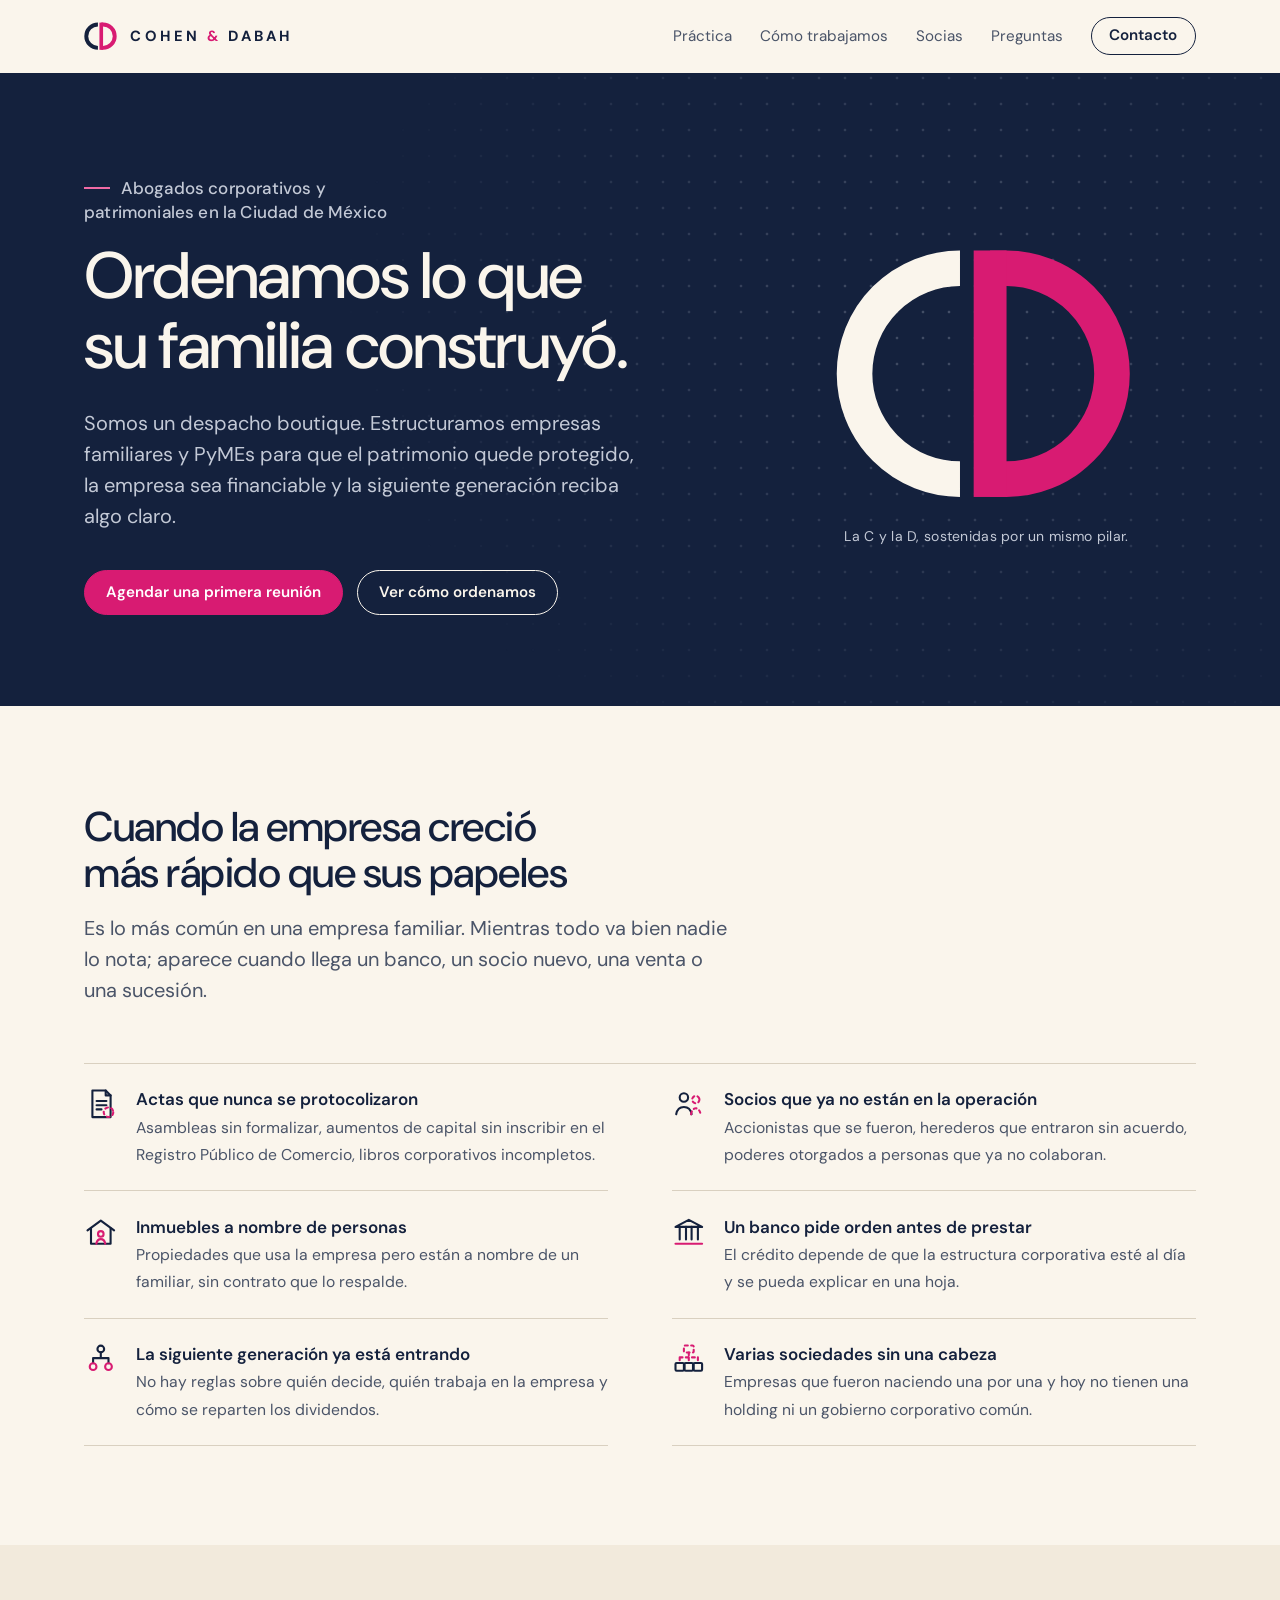
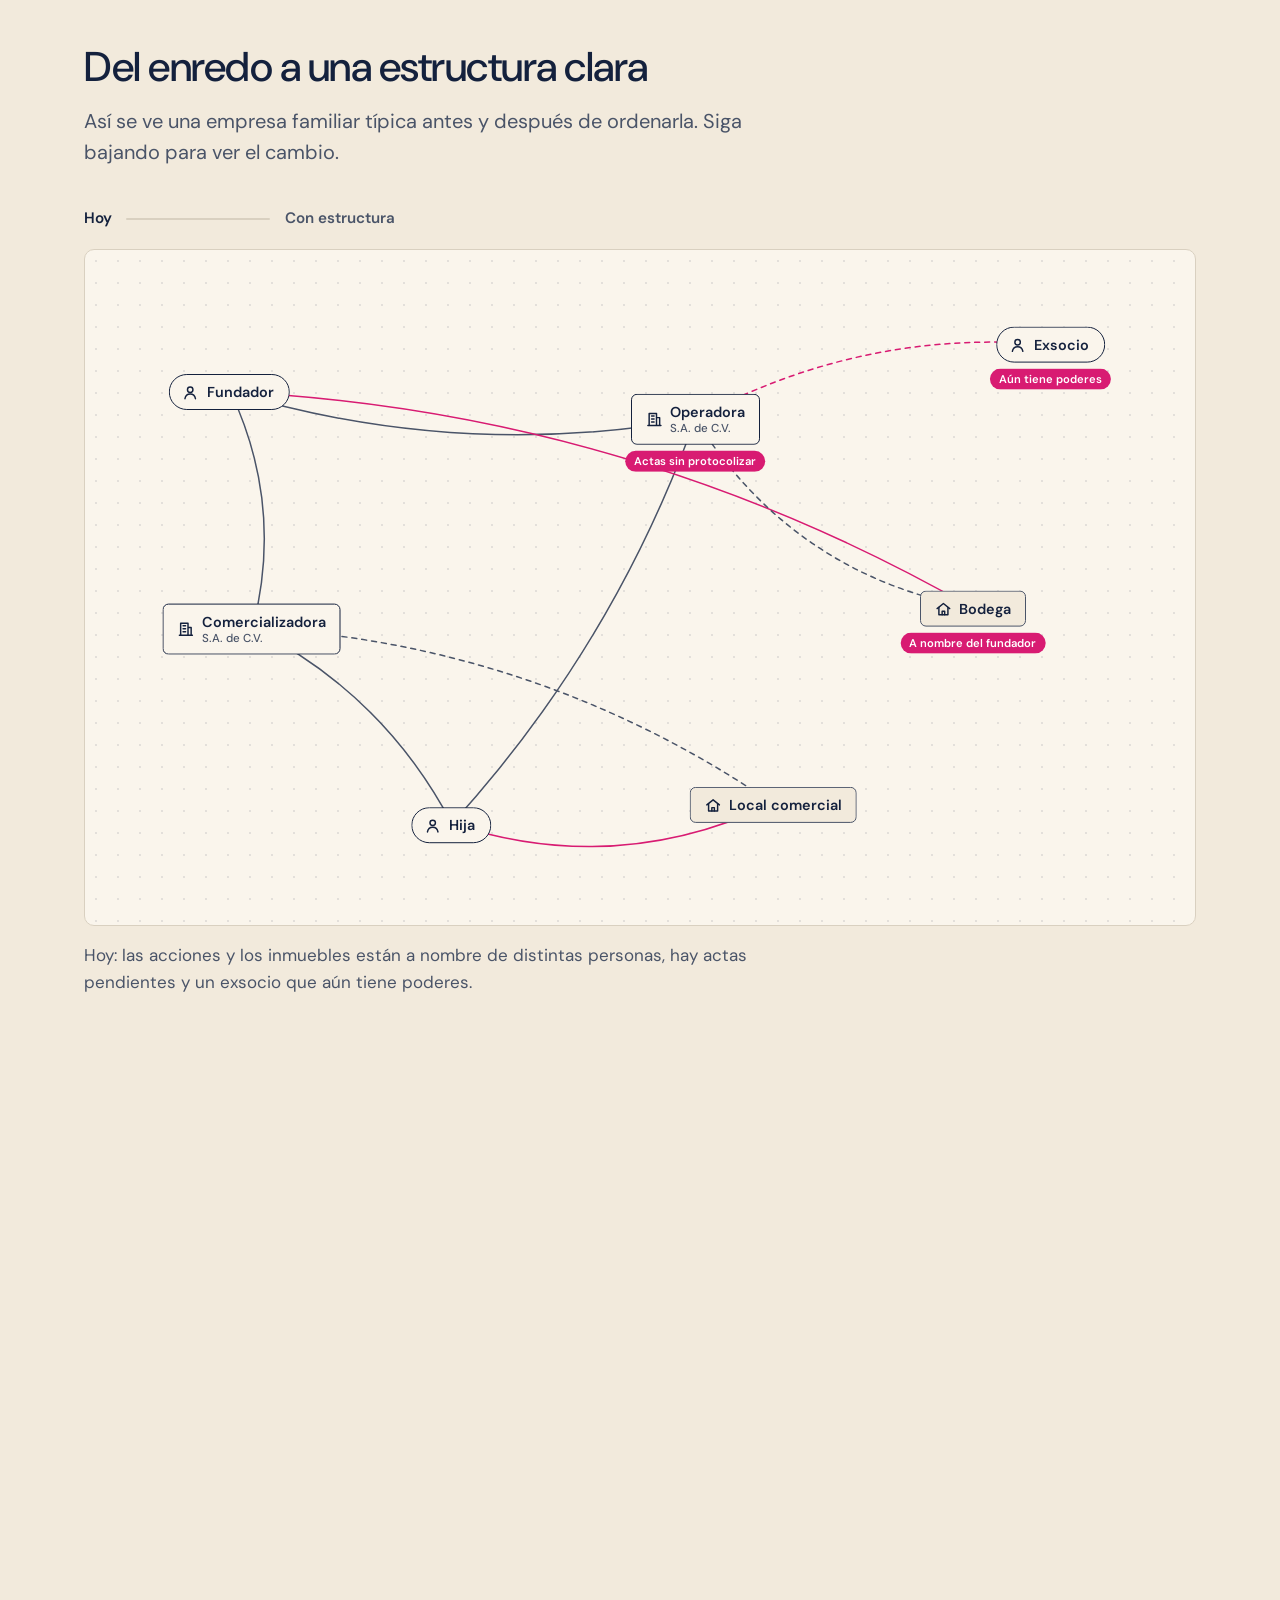
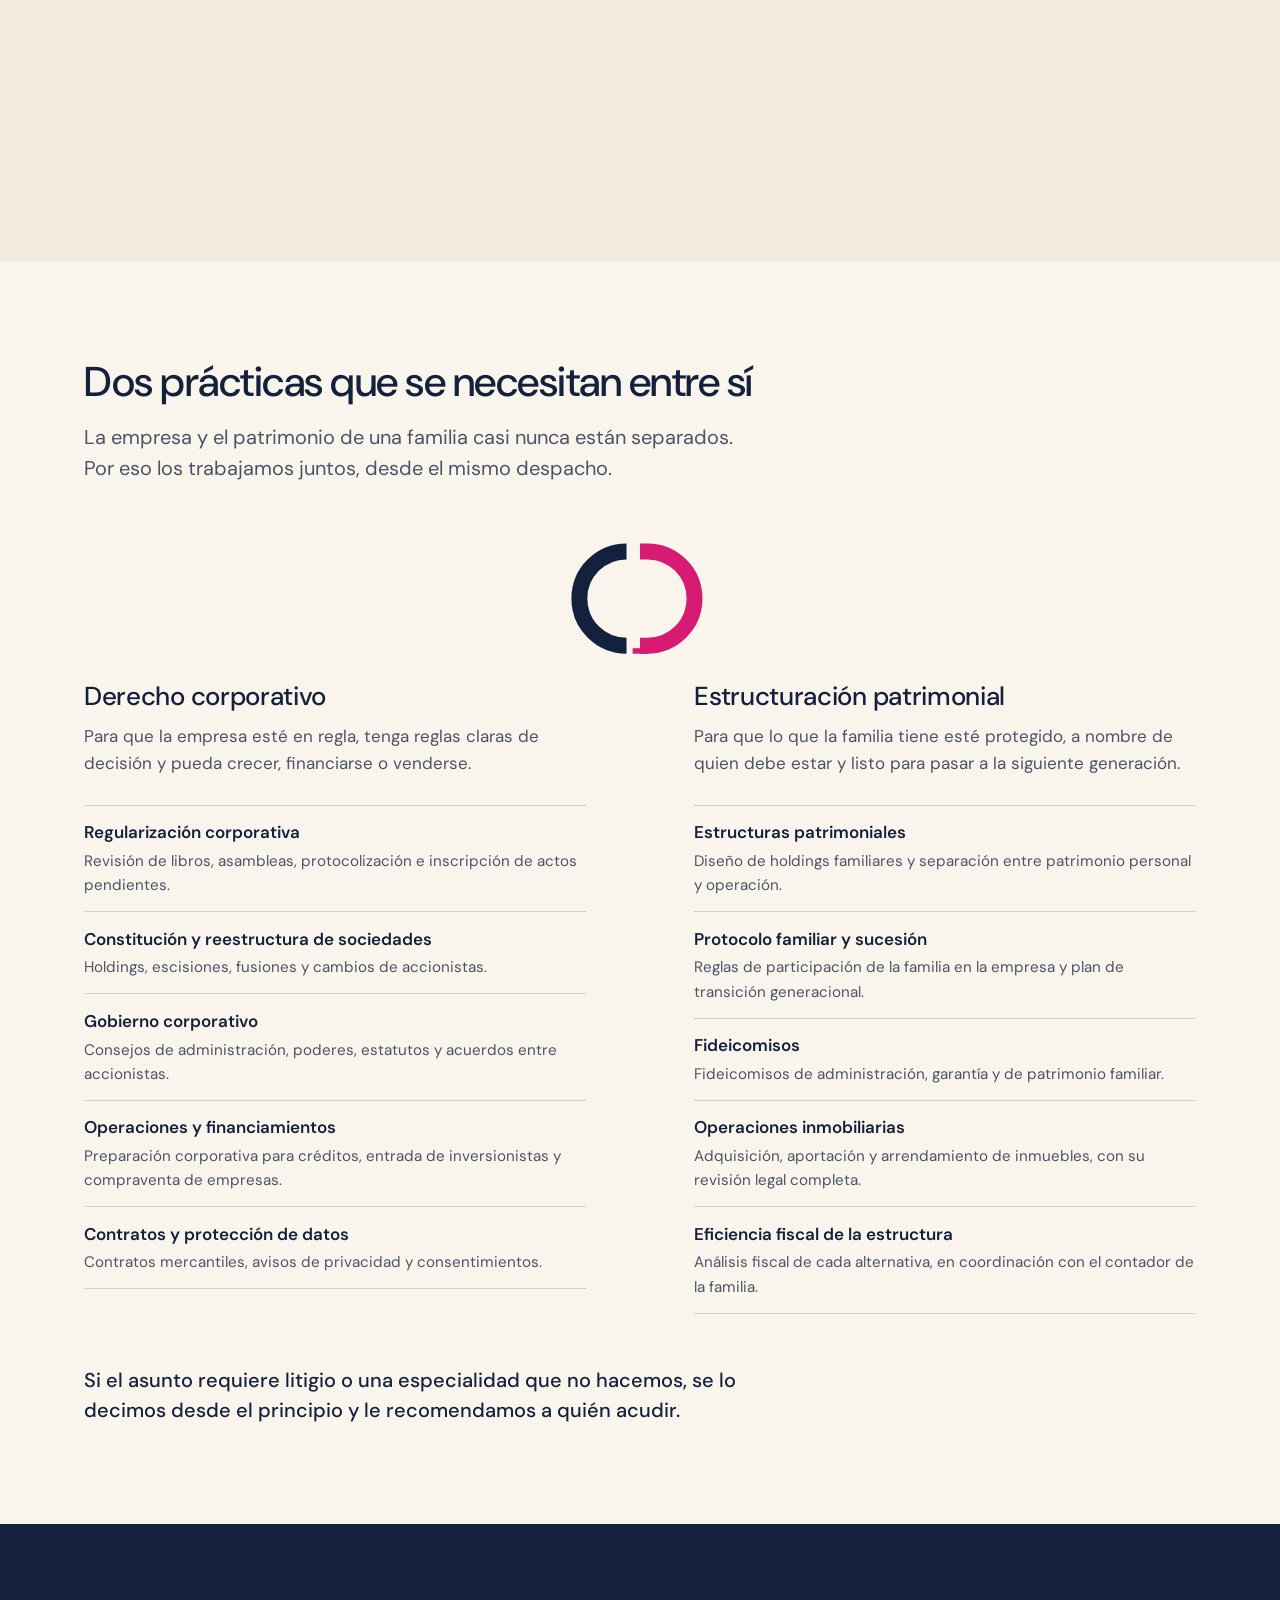
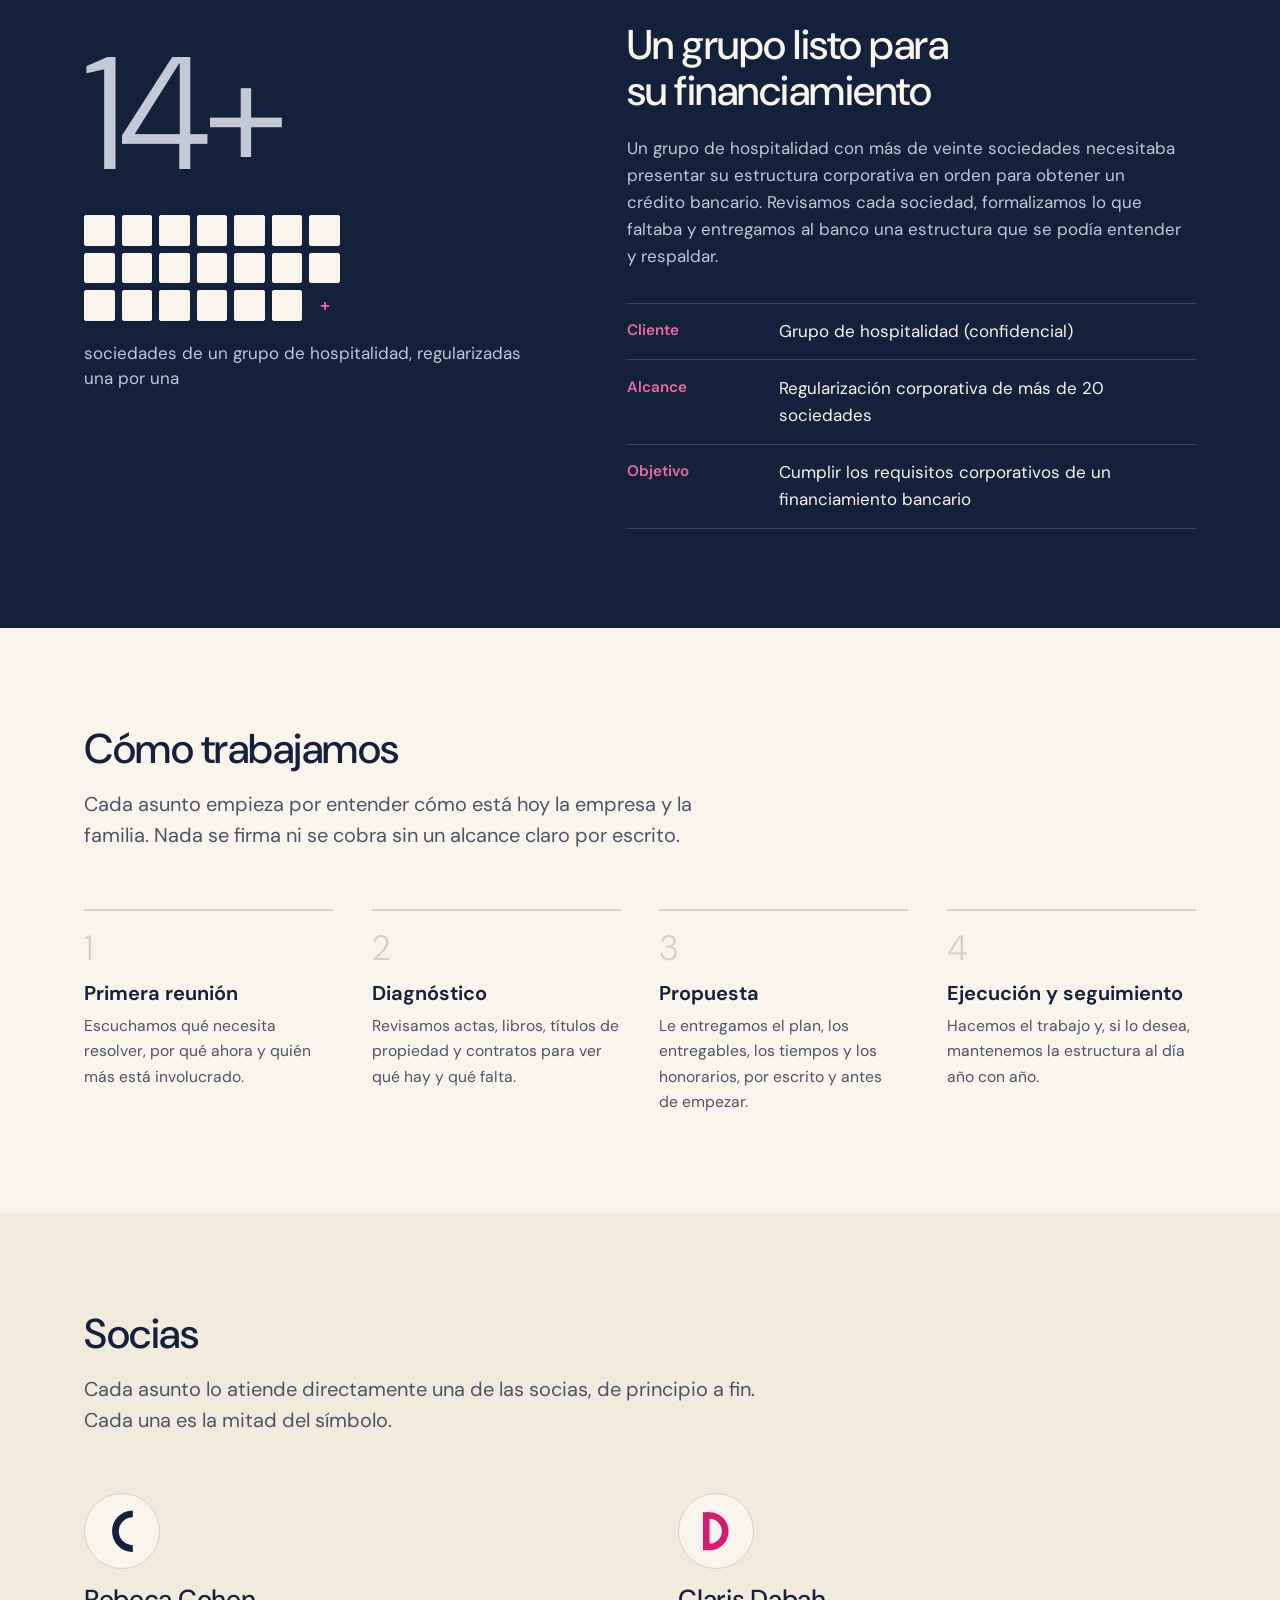
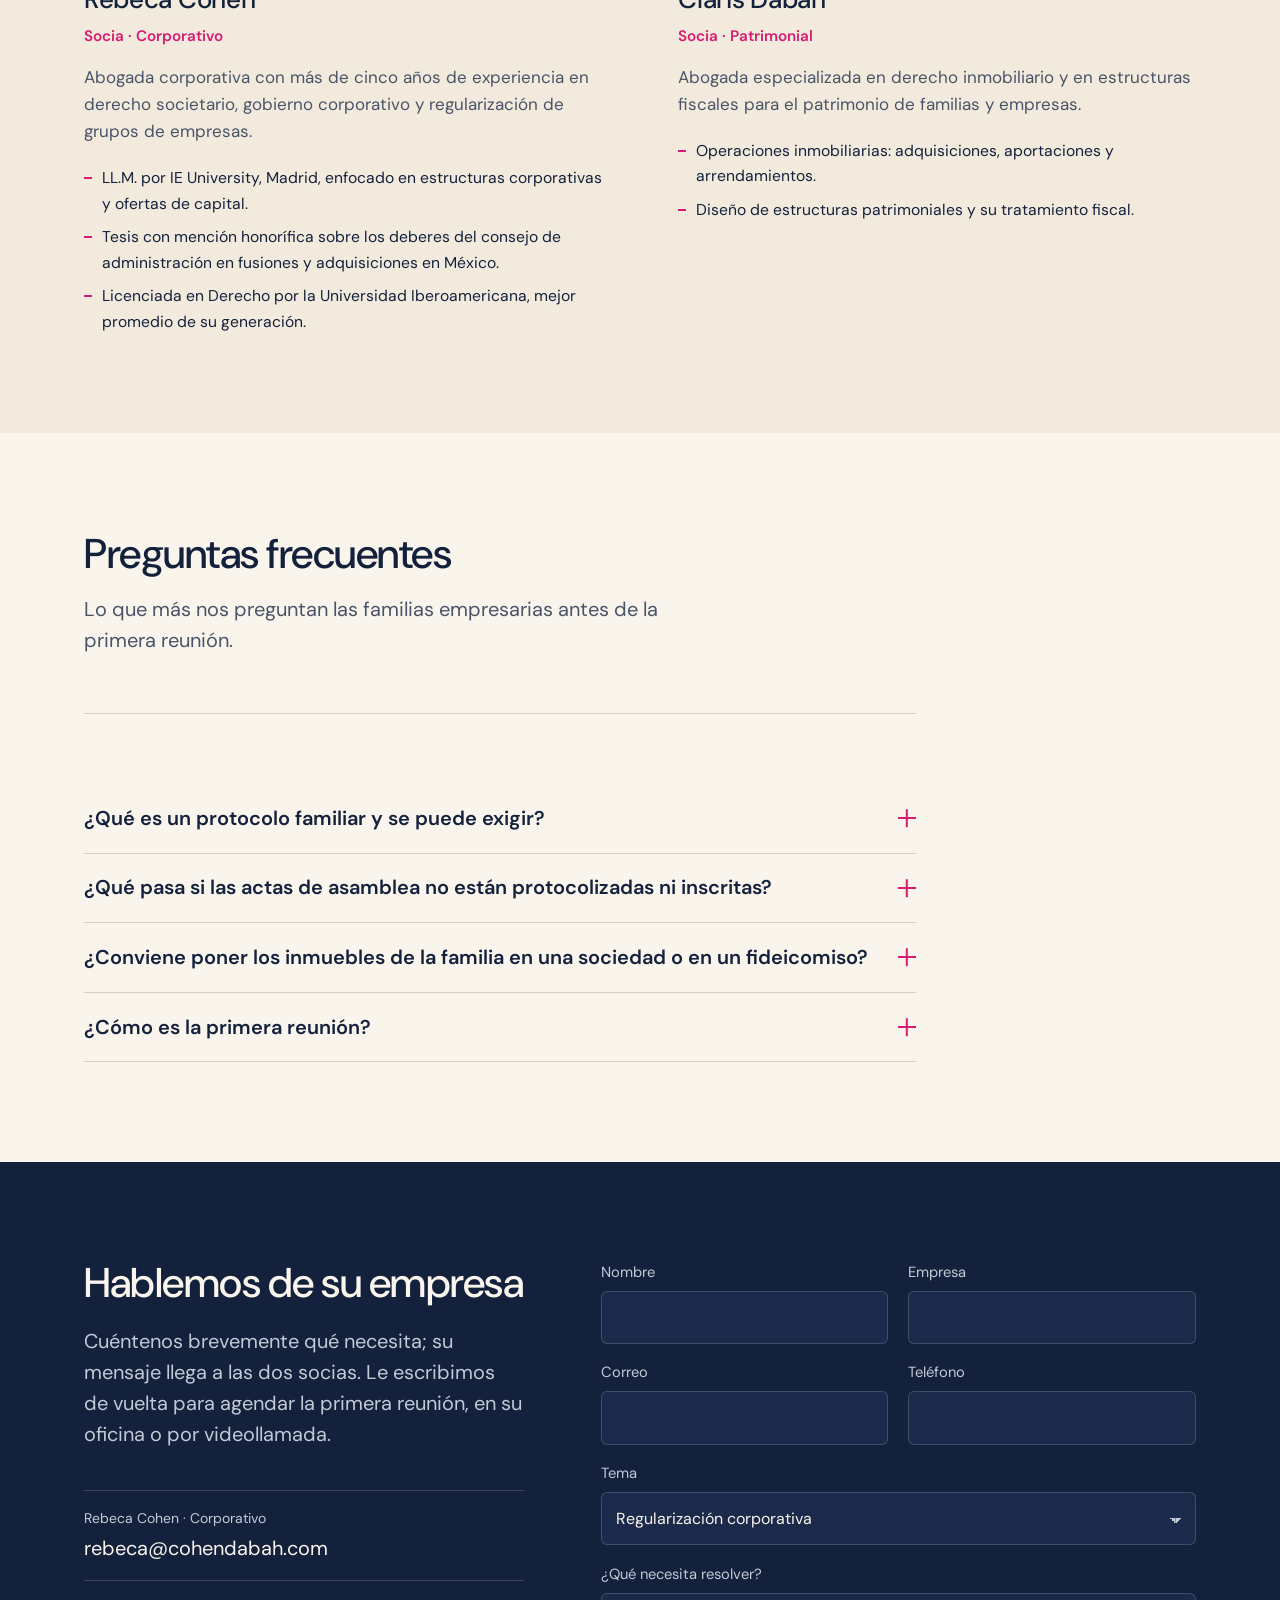
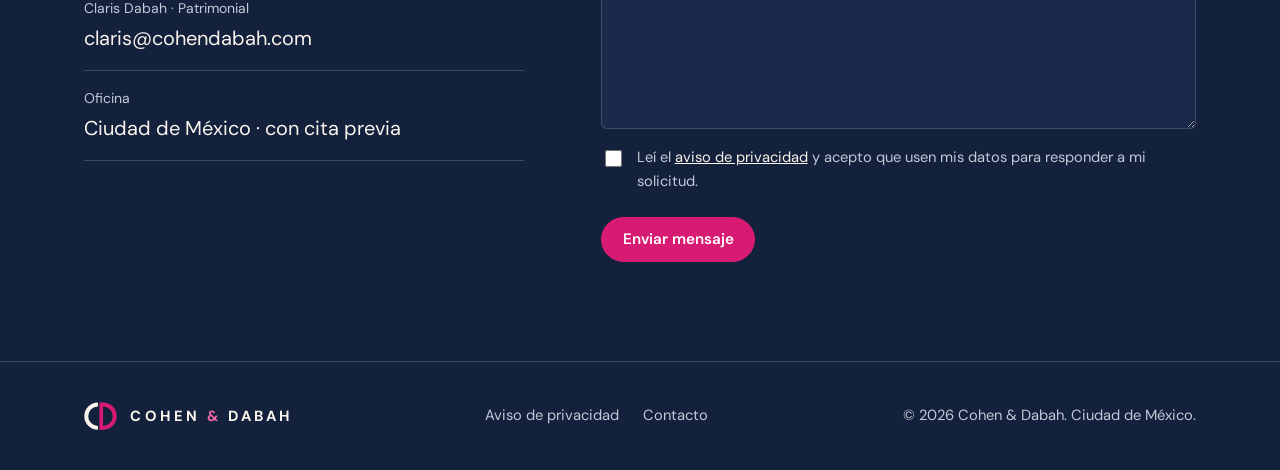
==== commit c9b1216b: "Formulario a Google Sheets y correo a las socias, sin WhatsApp, SEO - Quita WhatsApp del sitio y del" ====
--- a/index.html
+++ b/index.html
@@ -3,34 +3,239 @@
 <head>
 <meta charset="utf-8">
 <meta name="viewport" content="width=device-width, initial-scale=1, viewport-fit=cover">
-<title>Cohen &amp; Dabah · Abogadas</title>
+<title>Cohen &amp; Dabah | Abogados corporativos y patrimoniales en CDMX</title>
 <meta name="claude:viewport-fit-sides" content="cover">
-<meta name="description" content="Despacho boutique en la Ciudad de México. Estructuración patrimonial y corporativa para empresas familiares y PyMEs: regularización de sociedades, holdings, sucesión y operaciones inmobiliarias.">
+<meta name="description" content="Despacho boutique en CDMX para empresas familiares y PyMEs: regularización corporativa, holdings, protocolo familiar, sucesión y operaciones inmobiliarias.">
+<meta name="robots" content="index, follow, max-image-preview:large, max-snippet:-1">
 <meta name="theme-color" content="#14213D">
 <link rel="canonical" href="https://cohendabah.com/">
+<link rel="alternate" hreflang="es-MX" href="https://cohendabah.com/">
+<link rel="alternate" hreflang="x-default" href="https://cohendabah.com/">
 <meta property="og:type" content="website">
 <meta property="og:locale" content="es_MX">
 <meta property="og:site_name" content="Cohen &amp; Dabah">
-<meta property="og:title" content="Cohen &amp; Dabah · Estructuración patrimonial y corporativa">
+<meta property="og:title" content="Cohen &amp; Dabah | Abogados corporativos y patrimoniales en CDMX">
 <meta property="og:description" content="Ordenamos lo que su familia construyó. Despacho boutique para empresas familiares y PyMEs en la Ciudad de México.">
 <meta property="og:url" content="https://cohendabah.com/">
 <meta property="og:image" content="https://cohendabah.com/og-image.png">
+<meta property="og:image:width" content="1200">
+<meta property="og:image:height" content="630">
+<meta property="og:image:alt" content="Símbolo de Cohen &amp; Dabah y la frase: Ordenamos lo que su familia construyó.">
 <meta name="twitter:card" content="summary_large_image">
+<meta name="twitter:title" content="Cohen &amp; Dabah | Abogados corporativos y patrimoniales en CDMX">
+<meta name="twitter:description" content="Despacho boutique para empresas familiares y PyMEs en la Ciudad de México.">
+<meta name="twitter:image" content="https://cohendabah.com/og-image.png">
 <link rel="icon" href="/favicon.svg?v=2" type="image/svg+xml">
 <link rel="apple-touch-icon" href="/apple-touch-icon.png?v=2">
 <link rel="preload" href="/fonts/dm-sans.woff2" as="font" type="font/woff2" crossorigin>
-<link rel="stylesheet" href="/styles.css?v=3">
+<link rel="stylesheet" href="/styles.css?v=4">
 <script>(function(d){if(window.matchMedia&&!matchMedia("(prefers-reduced-motion: reduce)").matches&&"IntersectionObserver"in window){d.classList.add("motion");setTimeout(function(){if(!window.__motionReady)d.classList.remove("motion")},3000)}})(document.documentElement)</script>
 <script type="application/ld+json">
 {
-  "@context": "https://schema.org",
-  "@type": "LegalService",
-  "name": "Cohen & Dabah",
-  "description": "Estructuración patrimonial y corporativa para empresas familiares y PyMEs.",
-  "url": "https://cohendabah.com/",
-  "email": "contacto@cohendabah.com",
-  "areaServed": "MX",
-  "address": { "@type": "PostalAddress", "addressLocality": "Ciudad de México", "addressCountry": "MX" }
+ "@context": "https://schema.org",
+ "@graph": [
+  {
+   "@type": "LegalService",
+   "@id": "https://cohendabah.com/#despacho",
+   "name": "Cohen & Dabah",
+   "alternateName": "Cohen y Dabah",
+   "description": "Despacho boutique de estructuración patrimonial y corporativa para empresas familiares y PyMEs en la Ciudad de México.",
+   "slogan": "Ordenamos lo que su familia construyó.",
+   "url": "https://cohendabah.com/",
+   "logo": "https://cohendabah.com/logo.png",
+   "image": "https://cohendabah.com/og-image.png",
+   "email": "rebeca@cohendabah.com",
+   "address": {
+    "@type": "PostalAddress",
+    "addressLocality": "Ciudad de México",
+    "addressRegion": "CDMX",
+    "addressCountry": "MX"
+   },
+   "areaServed": [
+    {
+     "@type": "City",
+     "name": "Ciudad de México"
+    },
+    {
+     "@type": "Country",
+     "name": "México"
+    }
+   ],
+   "availableLanguage": [
+    "es",
+    "en"
+   ],
+   "knowsAbout": [
+    "Derecho corporativo",
+    "Regularización corporativa",
+    "Gobierno corporativo",
+    "Holding familiar",
+    "Protocolo familiar",
+    "Sucesión empresarial",
+    "Fideicomisos",
+    "Derecho inmobiliario",
+    "Estructuración patrimonial",
+    "Empresas familiares"
+   ],
+   "founder": [
+    {
+     "@id": "https://cohendabah.com/#rebeca-cohen"
+    },
+    {
+     "@id": "https://cohendabah.com/#claris-dabah"
+    }
+   ],
+   "hasOfferCatalog": {
+    "@type": "OfferCatalog",
+    "name": "Servicios",
+    "itemListElement": [
+     {
+      "@type": "Offer",
+      "itemOffered": {
+       "@type": "Service",
+       "name": "Regularización corporativa"
+      }
+     },
+     {
+      "@type": "Offer",
+      "itemOffered": {
+       "@type": "Service",
+       "name": "Constitución y reestructura de sociedades"
+      }
+     },
+     {
+      "@type": "Offer",
+      "itemOffered": {
+       "@type": "Service",
+       "name": "Gobierno corporativo"
+      }
+     },
+     {
+      "@type": "Offer",
+      "itemOffered": {
+       "@type": "Service",
+       "name": "Operaciones y financiamientos"
+      }
+     },
+     {
+      "@type": "Offer",
+      "itemOffered": {
+       "@type": "Service",
+       "name": "Estructuras patrimoniales y holdings familiares"
+      }
+     },
+     {
+      "@type": "Offer",
+      "itemOffered": {
+       "@type": "Service",
+       "name": "Protocolo familiar y sucesión"
+      }
+     },
+     {
+      "@type": "Offer",
+      "itemOffered": {
+       "@type": "Service",
+       "name": "Fideicomisos"
+      }
+     },
+     {
+      "@type": "Offer",
+      "itemOffered": {
+       "@type": "Service",
+       "name": "Operaciones inmobiliarias"
+      }
+     }
+    ]
+   }
+  },
+  {
+   "@type": "Person",
+   "@id": "https://cohendabah.com/#rebeca-cohen",
+   "name": "Rebeca Cohen",
+   "jobTitle": "Socia, derecho corporativo",
+   "email": "rebeca@cohendabah.com",
+   "worksFor": {
+    "@id": "https://cohendabah.com/#despacho"
+   },
+   "alumniOf": [
+    {
+     "@type": "CollegeOrUniversity",
+     "name": "IE University"
+    },
+    {
+     "@type": "CollegeOrUniversity",
+     "name": "Universidad Iberoamericana"
+    }
+   ]
+  },
+  {
+   "@type": "Person",
+   "@id": "https://cohendabah.com/#claris-dabah",
+   "name": "Claris Dabah",
+   "jobTitle": "Socia, estructuración patrimonial",
+   "email": "claris@cohendabah.com",
+   "worksFor": {
+    "@id": "https://cohendabah.com/#despacho"
+   }
+  },
+  {
+   "@type": "WebSite",
+   "@id": "https://cohendabah.com/#sitio",
+   "url": "https://cohendabah.com/",
+   "name": "Cohen & Dabah",
+   "inLanguage": "es-MX",
+   "publisher": {
+    "@id": "https://cohendabah.com/#despacho"
+   }
+  },
+  {
+   "@type": "FAQPage",
+   "@id": "https://cohendabah.com/#preguntas",
+   "inLanguage": "es-MX",
+   "mainEntity": [
+    {
+     "@type": "Question",
+     "name": "¿Qué es una holding familiar y cuándo conviene tenerla?",
+     "acceptedAnswer": {
+      "@type": "Answer",
+      "text": "Es una sociedad cuyo propósito es ser accionista de las empresas de la familia. Concentra la propiedad en un solo lugar, ordena la toma de decisiones y facilita la entrada de la siguiente generación y la sucesión. Suele convenir cuando la familia tiene dos o más empresas, o cuando los hijos empiezan a participar. Antes de crearla analizamos sus efectos fiscales con el contador de la familia, porque no hay una estructura que sirva para todos."
+     }
+    },
+    {
+     "@type": "Question",
+     "name": "¿Qué es un protocolo familiar y se puede exigir?",
+     "acceptedAnswer": {
+      "@type": "Answer",
+      "text": "Es un acuerdo entre los miembros de la familia empresaria que fija reglas sobre quién trabaja en la empresa, cómo se toman las decisiones, cómo entran las nuevas generaciones y cómo se resuelven los desacuerdos. Algunas de sus reglas son compromisos entre familiares; las que deben poder exigirse se incorporan a los estatutos de las sociedades y a convenios entre accionistas."
+     }
+    },
+    {
+     "@type": "Question",
+     "name": "¿Qué pasa si las actas de asamblea no están protocolizadas ni inscritas?",
+     "acceptedAnswer": {
+      "@type": "Answer",
+      "text": "Los acuerdos que la ley exige formalizar ante fedatario público e inscribir en el Registro Público de Comercio, como las reformas a los estatutos o los aumentos de capital fijo, no pueden oponerse a terceros mientras no se inscriban. En la práctica, bancos, compradores e inversionistas los revisan y detienen la operación si faltan. Se corrige protocolizando e inscribiendo los actos pendientes y poniendo al día los libros corporativos."
+     }
+    },
+    {
+     "@type": "Question",
+     "name": "¿Conviene poner los inmuebles de la familia en una sociedad o en un fideicomiso?",
+     "acceptedAnswer": {
+      "@type": "Answer",
+      "text": "Con frecuencia sí: separa los inmuebles del riesgo de la operación, permite que la empresa los use con un contrato de arrendamiento y facilita planear cómo pasarán a la siguiente generación. Pero aportar un inmueble a una sociedad o a un fideicomiso puede causar impuestos, como el ISR y el impuesto local sobre adquisición de inmuebles, por eso cada caso se analiza antes de mover nada."
+     }
+    },
+    {
+     "@type": "Question",
+     "name": "¿Cómo es la primera reunión?",
+     "acceptedAnswer": {
+      "@type": "Answer",
+      "text": "Es una conversación para entender qué necesita resolver, por qué ahora y quién más está involucrado. Puede ser en su oficina o por videollamada. Después le enviamos por escrito el alcance, los entregables, los tiempos y los honorarios, antes de empezar cualquier trabajo."
+     }
+    }
+   ]
+  }
+ ]
 }
 </script>
 </head>
@@ -46,6 +251,7 @@
       <a href="#practica">Práctica</a>
       <a href="#como-trabajamos">Cómo trabajamos</a>
       <a href="#socias">Socias</a>
+      <a href="#preguntas">Preguntas</a>
       <a class="btn" href="#contacto">Contacto</a>
     </nav>
   </div>
@@ -56,8 +262,9 @@
   <section class="band--navy hero on-navy" aria-labelledby="hero-title">
     <div class="wrap">
       <div class="hero-copy">
-        <h1 id="hero-title">Ordenamos lo que su familia construyó.</h1>
-        <p class="lede">Somos un despacho boutique en la Ciudad de México. Estructuramos empresas familiares y PyMEs para que el patrimonio quede protegido, la empresa sea financiable y la siguiente generación reciba algo claro.</p>
+        <h1 id="hero-title" class="hero-kicker">Abogados corporativos y patrimoniales en la Ciudad de México</h1>
+        <p class="hero-title">Ordenamos lo que su familia construyó.</p>
+        <p class="lede">Somos un despacho boutique. Estructuramos empresas familiares y PyMEs para que el patrimonio quede protegido, la empresa sea financiable y la siguiente generación reciba algo claro.</p>
         <div class="actions">
           <a class="btn btn--solid" href="#contacto">Agendar una primera reunión</a>
           <a class="btn btn--ghost" href="#estructura">Ver cómo ordenamos</a>
@@ -138,7 +345,7 @@
       </div>
       <div class="practice">
         <div class="practice-col">
-          <h3>Corporativo</h3>
+          <h3>Derecho corporativo</h3>
           <p>Para que la empresa esté en regla, tenga reglas claras de decisión y pueda crecer, financiarse o venderse.</p>
           <ul data-reveal-stagger>
             <li><b>Regularización corporativa</b><span>Revisión de libros, asambleas, protocolización e inscripción de actos pendientes.</span></li>
@@ -150,7 +357,7 @@
         </div>
         <div class="practice-amp" aria-hidden="true"><span class="pillar-rule"></span></div>
         <div class="practice-col">
-          <h3>Patrimonial</h3>
+          <h3>Estructuración patrimonial</h3>
           <p>Para que lo que la familia tiene esté protegido, a nombre de quien debe estar y listo para pasar a la siguiente generación.</p>
           <ul data-reveal-stagger>
             <li><b>Estructuras patrimoniales</b><span>Diseño de holdings familiares y separación entre patrimonio personal y operación.</span></li>
@@ -231,14 +438,45 @@
     </div>
   </section>
 
+  <section class="band" id="preguntas" aria-labelledby="faq-title">
+    <div class="wrap faq">
+      <div class="head" data-reveal>
+        <h2 id="faq-title">Preguntas frecuentes</h2>
+        <p>Lo que más nos preguntan las familias empresarias antes de la primera reunión.</p>
+      </div>
+      <div class="faq-list" data-reveal-stagger>
+        <details class="faq-item">
+          <summary><h3>¿Qué es una holding familiar y cuándo conviene tenerla?</h3><span class="faq-icon" aria-hidden="true"></span></summary>
+          <p>Es una sociedad cuyo propósito es ser accionista de las empresas de la familia. Concentra la propiedad en un solo lugar, ordena la toma de decisiones y facilita la entrada de la siguiente generación y la sucesión. Suele convenir cuando la familia tiene dos o más empresas, o cuando los hijos empiezan a participar. Antes de crearla analizamos sus efectos fiscales con el contador de la familia, porque no hay una estructura que sirva para todos.</p>
+        </details>
+        <details class="faq-item">
+          <summary><h3>¿Qué es un protocolo familiar y se puede exigir?</h3><span class="faq-icon" aria-hidden="true"></span></summary>
+          <p>Es un acuerdo entre los miembros de la familia empresaria que fija reglas sobre quién trabaja en la empresa, cómo se toman las decisiones, cómo entran las nuevas generaciones y cómo se resuelven los desacuerdos. Algunas de sus reglas son compromisos entre familiares; las que deben poder exigirse se incorporan a los estatutos de las sociedades y a convenios entre accionistas.</p>
+        </details>
+        <details class="faq-item">
+          <summary><h3>¿Qué pasa si las actas de asamblea no están protocolizadas ni inscritas?</h3><span class="faq-icon" aria-hidden="true"></span></summary>
+          <p>Los acuerdos que la ley exige formalizar ante fedatario público e inscribir en el Registro Público de Comercio, como las reformas a los estatutos o los aumentos de capital fijo, no pueden oponerse a terceros mientras no se inscriban. En la práctica, bancos, compradores e inversionistas los revisan y detienen la operación si faltan. Se corrige protocolizando e inscribiendo los actos pendientes y poniendo al día los libros corporativos.</p>
+        </details>
+        <details class="faq-item">
+          <summary><h3>¿Conviene poner los inmuebles de la familia en una sociedad o en un fideicomiso?</h3><span class="faq-icon" aria-hidden="true"></span></summary>
+          <p>Con frecuencia sí: separa los inmuebles del riesgo de la operación, permite que la empresa los use con un contrato de arrendamiento y facilita planear cómo pasarán a la siguiente generación. Pero aportar un inmueble a una sociedad o a un fideicomiso puede causar impuestos, como el ISR y el impuesto local sobre adquisición de inmuebles, por eso cada caso se analiza antes de mover nada.</p>
+        </details>
+        <details class="faq-item">
+          <summary><h3>¿Cómo es la primera reunión?</h3><span class="faq-icon" aria-hidden="true"></span></summary>
+          <p>Es una conversación para entender qué necesita resolver, por qué ahora y quién más está involucrado. Puede ser en su oficina o por videollamada. Después le enviamos por escrito el alcance, los entregables, los tiempos y los honorarios, antes de empezar cualquier trabajo.</p>
+        </details>
+      </div>
+    </div>
+  </section>
+
   <section class="band band--navy on-navy" id="contacto" aria-labelledby="contact-title">
     <div class="wrap contact">
       <div data-reveal>
         <h2 id="contact-title">Hablemos de su empresa</h2>
-        <p class="intro">Cuéntenos brevemente qué necesita. Le escribimos de vuelta para agendar la primera reunión, en su oficina o por videollamada.</p>
+        <p class="intro">Cuéntenos brevemente qué necesita; su mensaje llega a las dos socias. Le escribimos de vuelta para agendar la primera reunión, en su oficina o por videollamada.</p>
         <ul class="channels">
-          <li><span class="label">Correo</span><a href="mailto:contacto@cohendabah.com" data-site="email">contacto@cohendabah.com</a></li>
-          <li><span class="label">WhatsApp</span><a href="https://wa.me/5215500000000" data-site="whatsapp" target="_blank" rel="noopener">+52 55 0000 0000</a></li>
+          <li><span class="label">Rebeca Cohen · Corporativo</span><a href="mailto:rebeca@cohendabah.com">rebeca@cohendabah.com</a></li>
+          <li><span class="label">Claris Dabah · Patrimonial</span><a href="mailto:claris@cohendabah.com">claris@cohendabah.com</a></li>
           <li><span class="label">Oficina</span><span class="value">Ciudad de México · con cita previa</span></li>
         </ul>
       </div>
@@ -285,7 +523,7 @@
   </div>
 </footer>
 
-<script src="/motion.js?v=3" defer></script>
-<script src="/script.js?v=3" defer></script>
+<script src="/motion.js?v=4" defer></script>
+<script src="/script.js?v=4" defer></script>
 </body>
 </html>
--- a/styles.css
+++ b/styles.css
@@ -160,7 +160,9 @@
   display: grid; grid-template-columns: minmax(0, 1.5fr) minmax(0, 1fr);
   align-items: center; gap: clamp(2rem, 5vw, 5rem);
 }
-.hero h1 { font-size: var(--step-4); font-weight: 500; max-width: 14ch; letter-spacing: -0.02em; }
+.hero-kicker { font-size: var(--step-0); font-weight: 500; line-height: 1.4; letter-spacing: 0.01em; color: var(--mist); max-width: 34rem; }
+.hero-kicker::before { content: ""; display: inline-block; width: 1.6rem; height: 2px; background: var(--rosa-on-navy); vertical-align: middle; margin: -0.15em 0.7rem 0 0; }
+.hero-title { margin-top: 1rem; font-size: var(--step-4); font-weight: 500; line-height: 1.08; max-width: 14ch; letter-spacing: -0.02em; text-wrap: balance; }
 .hero .lede { margin-top: 1.6rem; max-width: 36rem; font-size: var(--step-1); line-height: 1.55; color: var(--mist); }
 .hero .actions { margin-top: 2.4rem; display: flex; flex-wrap: wrap; gap: 0.9rem; }
 .hero-mark { justify-self: center; width: min(100%, 19rem); }
@@ -176,8 +178,9 @@
   .hero-mark .d { stroke-dasharray: 268; animation: draw-d 0.9s cubic-bezier(.6,.05,.25,1) 0.7s backwards; }
   .hero-mark figcaption { animation: fade-in 0.8s ease 1.5s backwards; }
   .hero-copy > * { animation: rise-in 0.9s cubic-bezier(.2,.7,.2,1) backwards; }
-  .hero-copy > :nth-child(2) { animation-delay: 0.12s; }
-  .hero-copy > :nth-child(3) { animation-delay: 0.24s; }
+  .hero-copy > :nth-child(2) { animation-delay: 0.1s; }
+  .hero-copy > :nth-child(3) { animation-delay: 0.2s; }
+  .hero-copy > :nth-child(4) { animation-delay: 0.3s; }
 }
 @keyframes rise { from { transform: scaleY(0); } }
 @keyframes draw-c { from { stroke-dashoffset: -242; } }
@@ -416,9 +419,30 @@
 .form-foot { grid-column: 1 / -1; display: flex; flex-wrap: wrap; align-items: center; gap: 1rem 1.5rem; margin-top: 0.4rem; }
 .form-status { font-size: 0.95rem; color: var(--mist); min-height: 1.5em; }
 .form-status.is-error { color: var(--rosa-on-navy); }
+.form-status.is-ok { color: var(--ivory); font-weight: 600; }
 .hp { position: absolute; left: -9999px; width: 1px; height: 1px; overflow: hidden; }
 @media (max-width: 860px) { .contact { grid-template-columns: 1fr; } }
 @media (max-width: 520px) { .form { grid-template-columns: 1fr; } }
+
+/* ---------- FAQ ---------- */
+.faq-list { max-width: 52rem; border-top: 1px solid var(--line); }
+.faq-item { border-bottom: 1px solid var(--line); }
+.faq-item summary {
+  list-style: none; cursor: pointer;
+  display: grid; grid-template-columns: minmax(0, 1fr) auto; gap: 1.5rem; align-items: center;
+  padding-block: 1.3rem;
+}
+.faq-item summary::-webkit-details-marker { display: none; }
+.faq-item summary h3 { font-size: var(--step-1); font-weight: 600; letter-spacing: 0; line-height: 1.35; }
+.faq-item summary:hover h3 { color: var(--rosa); }
+.faq-icon { position: relative; width: 1.1rem; height: 1.1rem; flex: none; }
+.faq-icon::before, .faq-icon::after {
+  content: ""; position: absolute; left: 0; right: 0; top: 50%; height: 2px; margin-top: -1px;
+  background: var(--rosa); transition: transform 0.25s ease;
+}
+.faq-icon::after { transform: rotate(90deg); }
+.faq-item[open] .faq-icon::after { transform: rotate(0deg); }
+.faq-item p { color: var(--slate); max-width: 46rem; padding-bottom: 1.4rem; margin-top: -0.3rem; }
 
 /* ---------- Footer ---------- */
 .site-footer { background: var(--navy); color: var(--mist); border-top: 1px solid var(--line-on-navy); padding-block: 2.5rem calc(2.5rem + env(safe-area-inset-bottom, 0px)); font-size: 0.92rem; }
